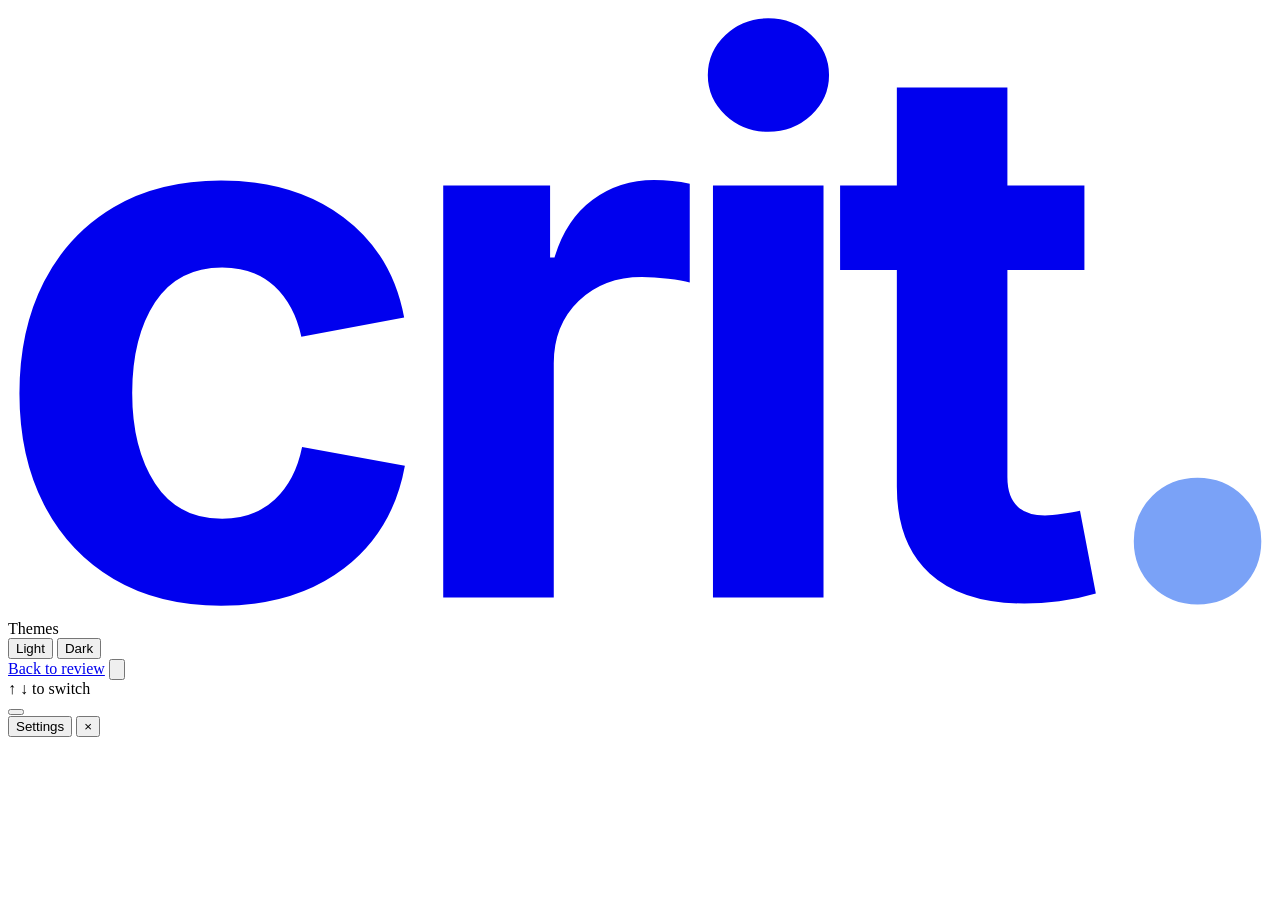
==== web/themes.html @ 42390f6f "feat: keep Settings in ~/.crit/ui-settings.json, shared by every review The server owns the file (GE" ====
<!DOCTYPE html>
<html lang="en" data-crit-theme-preview>
<head>
<meta charset="UTF-8">
<meta name="viewport" content="width=device-width, initial-scale=1.0">
<title>Crit themes</title>
<link rel="icon" type="image/png" sizes="96x96" href="favicon-96x96.png">
<link rel="icon" type="image/svg+xml" href="favicon.svg">
<link rel="preconnect" href="https://fonts.googleapis.com">
<link rel="preconnect" href="https://fonts.gstatic.com" crossorigin>
<link href="https://fonts.googleapis.com/css2?family=Inter:wght@400;500;600;700&family=JetBrains+Mono:wght@400;500;600&display=swap" rel="stylesheet">
<link rel="stylesheet" href="theme.css">
<link rel="stylesheet" href="crit-palette.css">
<link rel="stylesheet" href="style.css">
<!-- Saved theme palette before first paint; the page then shows the chosen one. -->
<!-- crit:ui-settings -->
<script src="crit-ui-settings.js"></script>
<script src="pierre/palettes.js"></script>
<script src="crit-theme-palette.js"></script>
<script>window.crit.themePalette.applySaved();</script>
</head>
<body class="theme-preview-page">

<div class="header">
  <div class="header-left">
    <a class="header-title" href="/" aria-label="Back to review"><svg class="header-logo" viewBox="50 -1600 3430 1650" aria-hidden="true"><g transform="scale(1,-1)"><path d="M628 -22Q459 -22 336.5 50.5Q214 123 147.5 252.5Q81 382 81 554Q81 727 147.5 857.0Q214 987 336.5 1059.5Q459 1132 628 1132Q827 1132 960.0 1032.5Q1093 933 1125 760L846 708Q827 795 772.5 845.5Q718 896 631 896Q511 896 449.0 801.5Q387 707 387 555Q387 405 449.0 309.5Q511 214 631 214Q718 214 774.0 266.5Q830 319 848 409L1127 358Q1095 181 962.0 79.5Q829 -22 628 -22Z" fill="currentColor"/><path d="M128 0V1118H418V923H430Q461 1026 533.5 1079.5Q606 1133 700 1133Q751 1133 797 1123V855Q777 861 738.5 865.5Q700 870 667 870Q563 870 495.5 805.0Q428 740 428 636V0Z" fill="currentColor" transform="translate(1103,0)"/><path d="M128 0V1118H428V0ZM278 1264Q210 1264 162.0 1309.0Q114 1354 114 1418Q114 1482 162.0 1527.0Q210 1572 278 1572Q346 1572 394.5 1527.0Q443 1482 443 1418Q443 1354 394.5 1309.0Q346 1264 278 1264Z" fill="currentColor" transform="translate(1835,0)"/><path d="M683 1118V889H474V327Q474 223 576 223Q593 223 623.5 227.5Q654 232 671 236L714 11Q664 -4 614.5 -10.0Q565 -16 520 -16Q352 -16 263.0 65.5Q174 147 174 301V889H20V1118H174V1384H474V1118Z" fill="currentColor" transform="translate(2288,0)"/><path d="M342 -19Q269 -19 219.0 30.5Q169 80 169 153Q169 226 219.0 275.5Q269 325 342 325Q415 325 465.0 275.5Q515 226 515 153Q515 80 465.0 30.5Q415 -19 342 -19Z" class="header-logo-dot" fill="#7aa2f7" transform="translate(2936,0)"/></g></svg></a>
    <span class="theme-preview-title">Themes</span>
  </div>
  <div class="header-right">
    <div class="scope-toggle" id="previewModeToggle" role="group" aria-label="Preview mode">
      <button class="toggle-btn" data-preview-mode="light" aria-pressed="false">Light</button>
      <button class="toggle-btn" data-preview-mode="dark" aria-pressed="false">Dark</button>
    </div>
    <a class="btn btn-sm" href="/">Back to review</a>
    <button class="theme-toggle" id="settingsToggle" title="Settings" aria-label="Settings">
      <svg viewBox="0 0 16 16" fill="currentColor" aria-hidden="true"><path d="M8 0a8.2 8.2 0 0 1 .701.031C9.444.095 9.99.645 10.16 1.29l.288 1.107c.018.066.079.158.212.224.231.114.454.243.668.386.123.082.233.09.299.071l1.103-.303c.644-.176 1.392.021 1.82.63.27.385.506.792.704 1.218.315.675.111 1.422-.364 1.891l-.814.806c-.049.048-.098.147-.088.294.016.257.016.515 0 .772-.01.147.038.246.088.294l.814.806c.475.469.679 1.216.364 1.891a7.977 7.977 0 0 1-.704 1.217c-.428.61-1.176.807-1.82.63l-1.102-.302c-.067-.019-.177-.011-.3.071a5.909 5.909 0 0 1-.668.386c-.133.066-.194.158-.211.224l-.29 1.106c-.168.646-.715 1.196-1.458 1.26a8.006 8.006 0 0 1-1.402 0c-.743-.064-1.289-.614-1.458-1.26l-.289-1.106c-.018-.066-.079-.158-.212-.224a5.738 5.738 0 0 1-.668-.386c-.123-.082-.233-.09-.299-.071l-1.103.303c-.644.176-1.392-.021-1.82-.63a8.12 8.12 0 0 1-.704-1.218c-.315-.675-.111-1.422.363-1.891l.815-.806c.05-.048.098-.147.088-.294a6.214 6.214 0 0 1 0-.772c.01-.147-.038-.246-.088-.294l-.815-.806C.635 6.045.431 5.298.746 4.623a7.92 7.92 0 0 1 .704-1.217c.428-.61 1.176-.807 1.82-.63l1.102.302c.067.019.177.011.3-.071.214-.143.437-.272.668-.386.133-.066.194-.158.211-.224l.29-1.106C6.009.645 6.556.095 7.299.03 7.53.01 7.764 0 8 0Zm-.571 1.525c-.036.003-.108.036-.137.146l-.289 1.105c-.147.561-.549.967-.998 1.189-.173.086-.34.183-.5.29-.417.278-.97.423-1.529.27l-1.103-.303c-.109-.03-.175.016-.195.045-.22.312-.412.644-.573.99-.014.031-.021.11.059.19l.815.806c.411.406.562.957.53 1.456a4.709 4.709 0 0 0 0 .582c.032.499-.119 1.05-.53 1.456l-.815.806c-.081.08-.073.159-.059.19.162.346.353.677.573.989.02.03.085.076.195.046l1.102-.303c.56-.153 1.113-.008 1.53.27.161.107.328.204.501.29.447.222.85.629.997 1.189l.289 1.105c.029.109.101.143.137.146a6.6 6.6 0 0 0 1.142 0c.036-.003.108-.036.137-.146l.289-1.105c.147-.561.549-.967.998-1.189.173-.086.34-.183.5-.29.417-.278.97-.423 1.529-.27l1.103.303c.109.029.175-.016.195-.045.22-.313.411-.644.573-.99.014-.031.021-.11-.059-.19l-.815-.806c-.411-.406-.562-.957-.53-1.456a4.709 4.709 0 0 0 0-.582c-.032-.499.119-1.05.53-1.456l.815-.806c.081-.08.073-.159.059-.19a6.464 6.464 0 0 0-.573-.989c-.02-.03-.085-.076-.195-.046l-1.102.303c-.56.153-1.113.008-1.53-.27a4.44 4.44 0 0 0-.501-.29c-.447-.222-.85-.629-.997-1.189l-.289-1.105c-.029-.11-.101-.143-.137-.146a6.6 6.6 0 0 0-1.142 0ZM11 8a3 3 0 1 1-6 0 3 3 0 0 1 6 0ZM9.5 8a1.5 1.5 0 1 0-3.001.001A1.5 1.5 0 0 0 9.5 8Z"/></svg>
    </button>
  </div>
</div>

<div class="theme-preview-layout">
  <nav class="theme-preview-list" aria-label="Themes">
    <div class="theme-preview-list-hint">↑ ↓ to switch</div>
    <div id="themeList" role="listbox" tabindex="0" aria-label="Themes"></div>
  </nav>
  <main class="theme-preview-main">
    <div class="theme-preview-bar">
      <div>
        <div class="theme-preview-name" id="themeName"></div>
        <div class="theme-preview-status" id="themeStatus" aria-live="polite"></div>
      </div>
      <button class="btn btn-primary" id="useTheme"></button>
    </div>
    <div id="themeSamples" inert></div>
  </main>
</div>

<div class="settings-overlay" id="settingsOverlay" role="dialog" aria-modal="true" aria-label="Settings">
  <div class="settings-dialog">
    <div class="settings-tabs" role="tablist" aria-label="Settings sections">
      <button class="settings-tab active" data-tab="settings" role="tab" aria-selected="true" aria-controls="settingsPane" id="tab-settings">Settings</button>
      <button class="settings-tab-close" id="settingsClose" aria-label="Close">&times;</button>
    </div>
    <div class="settings-content">
      <div class="settings-pane active" data-pane="settings" id="settingsPane" role="tabpanel" aria-labelledby="tab-settings"></div>
    </div>
  </div>
</div>

<script src="crit-shared.js"></script>
<script src="crit-icons.js"></script>
<script src="crit-settings-overlay.js"></script>
<script src="crit-settings-panes.js"></script>
<script src="crit-theme-boost.js"></script>
<script src="crit-pierre-adapter.js"></script>
<script src="crit-pierre-dom.js"></script>
<script>
  window.critPierreReady = new Promise(function(resolve) {
    var pm = document.createElement('script'); pm.type = 'module'; pm.src = 'pierre/pierre-diffs.js';
    pm.onload = function() { resolve(window.PierreDiffs || null); };
    pm.onerror = function() { resolve(null); };
    document.body.appendChild(pm);
  });
</script>
<script src="crit-theme-preview.js"></script>
</body>
</html>
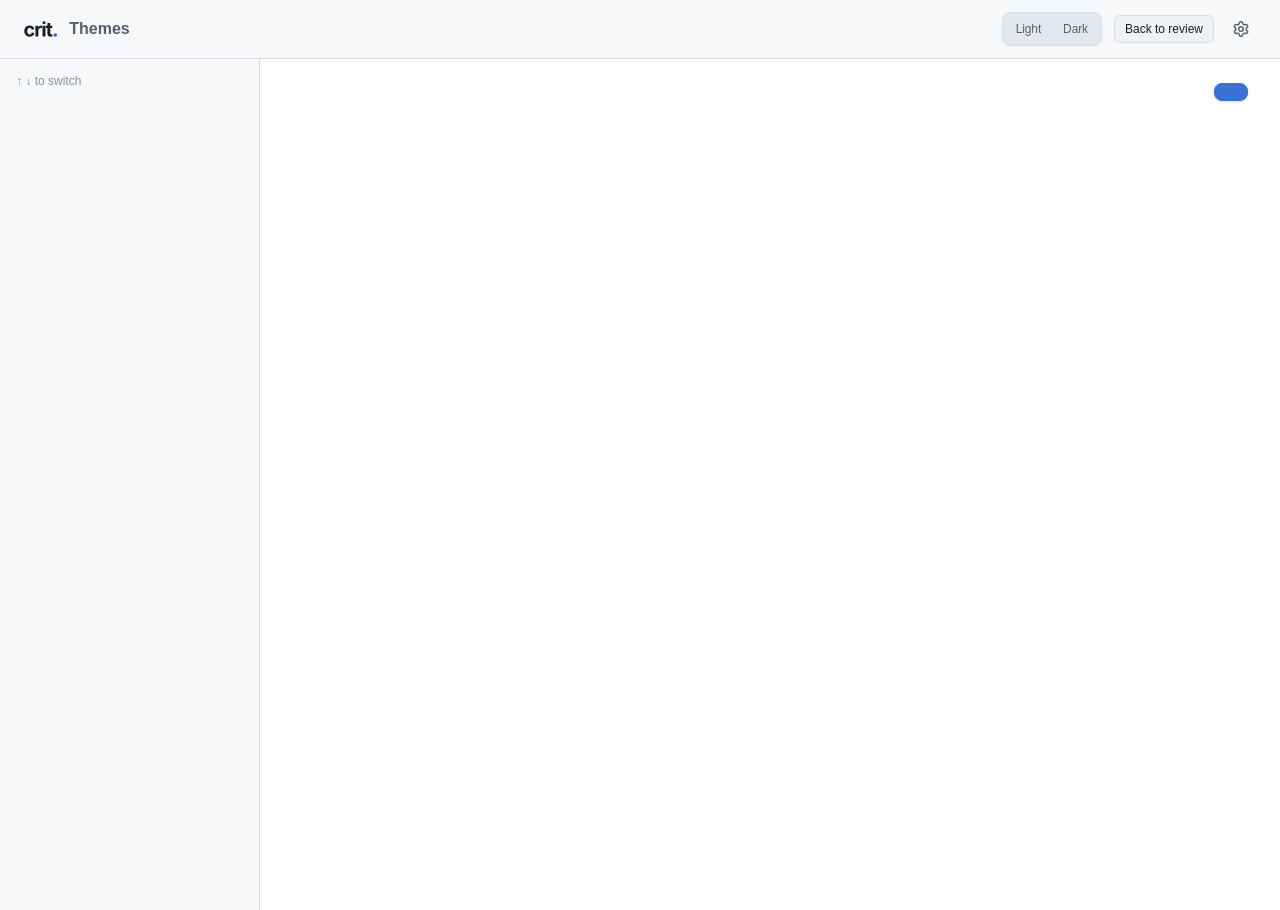
==== commit 8e17241d: "chore: merge upstream/main (v0.23.2-7) into fork Keeps the fork's ui-settings, comment IDs/jump, int" ====
--- a/web/themes.html
+++ b/web/themes.html
@@ -12,6 +12,8 @@
 <link rel="stylesheet" href="theme.css">
 <link rel="stylesheet" href="crit-palette.css">
 <link rel="stylesheet" href="style.css">
+<!-- The user's ~/.crit/custom.css (empty if none); last, so its rules win. -->
+<link rel="stylesheet" href="custom.css" id="critCustomCSS">
 <!-- Saved theme palette before first paint; the page then shows the chosen one. -->
 <!-- crit:ui-settings -->
 <script src="crit-ui-settings.js"></script>
--- a/web/theme.css
+++ b/web/theme.css
@@ -0,0 +1,910 @@
+/* ===== Theme Variables =====
+   Migrated to crit design system tokens (v2).
+   Brand tokens (--crit-*) for header/chrome/CTAs.
+   Editor tokens (--crit-editor-*) for the review content area.
+   Each theme defines the full set of CSS custom properties.
+   Review and live-mode palettes are derived from Shiki via scripts/crit-theme-palette.mjs
+   and mapped to these semantic tokens by crit-palette.css. Component class
+   names, geometry and typography are independent of palette selection.
+   These four blocks provide dark/light fallbacks before a palette is applied.
+*/
+
+/* ===== Default (dark) =====
+   These :root values are the fallback when prefers-color-scheme is unsupported. */
+:root {
+  /* ---- Brand surfaces (header, chrome, CTAs) ---- */
+  --crit-bg-page:     #0e0f13;
+  --crit-bg-card:     #171922;
+  --crit-bg-elevated: #242835;
+
+  /* ---- Brand foreground ---- */
+  --crit-fg-primary:   #e8ebf5;
+  /* Logo: fixed per mode, not per code theme (crit-web brand blue). */
+  --crit-logo-fg:      #e8ebf5;
+  --crit-logo-dot:     #7aa2f7;
+  --crit-fg-secondary: #9ba3bf;
+  --crit-fg-muted:     #646c85;
+  --crit-fg-on-brand:  #ffffff;
+
+  /* ---- Brand colors ---- */
+  --crit-brand:         #85aaf8;
+  --crit-brand-hover:   #94bcfb;
+  --crit-brand-subtle:  rgba(133, 170, 248, 0.10);
+  --crit-brand-bg:      rgba(133, 170, 248, 0.15);
+  --crit-line-focus-bg: rgba(133, 170, 248, 0.10);
+  --crit-brand-cta:       #406fcc;
+  --crit-brand-cta-hover: #4574cc;
+
+  /* ---- Header pill tokens (neutral chip palette) ---- */
+  --crit-pill-bg:        #21262d;
+  --crit-pill-bg-hover:  #2a3038;
+  --crit-pill-fg:        #c9d1d9;
+  --crit-pill-fg-muted:  #8b949e;
+  --crit-pill-border:    #30363d;
+  /* ---- Segmented controls (scope / diff / viewport / mode) ----
+     Soft segment geometry. Dark active fg is editor periwinkle (not brand)
+     so 10px file-header pills clear WCAG AA (≥4.5:1) on washed active bg. */
+  --crit-seg-track:      color-mix(in srgb, var(--crit-brand) 8%, rgba(255, 255, 255, 0.03));
+  --crit-seg-active:     var(--crit-brand-subtle);
+  --crit-seg-active-fg:  var(--crit-editor-fg);
+  --crit-rail-fg:        #7d8590;
+  --crit-rail-arrow:     #6e7681;
+
+  /* ---- Editor surfaces (Tokyo Night) ---- */
+  --crit-editor-bg:          #1a1b26;
+  --crit-editor-bg-card:     #16171f;
+  --crit-editor-bg-elevated: #262940;
+  --crit-editor-bg-hover:    #2d3150;
+  --crit-editor-code-bg:     #1e2030;
+  --crit-editor-comment-bg:  #1a1f36;
+
+  /* ---- Editor foreground ---- */
+  --crit-editor-fg:           #c0caf5;
+  --crit-editor-fg-secondary: #a9b1d6;
+  --crit-editor-fg-muted:     #9aa1c8;
+
+  /* ---- Editor scrollbar ---- */
+  --crit-editor-scrollbar-bg:    #1a1b26;
+  --crit-editor-scrollbar-thumb: #3b4261;
+
+  /* ---- Semantic colors ---- */
+  --crit-green:  #56d364;
+  --crit-red:    #f7768e;
+  --crit-orange: #ff9e64;
+  --crit-yellow: #e0af68;
+  --crit-purple: #a371f7;
+  /* Visual line mode cursor accent. Distinct from --crit-orange (modified
+     line indicator) and --crit-yellow (warning / modified badges). */
+  --crit-visual-accent: #e0af68;
+
+  /* ---- Borders ---- */
+  --crit-border:         #232632;
+  --crit-border-strong:  #2f3342;
+  --crit-border-comment: #3d59a1;
+
+  /* ---- Radii ---- */
+  --crit-r-sm: 4px;
+  --crit-r-md: 6px;
+  --crit-r-lg: 8px;
+  --crit-r-xl: 12px;
+
+  /* ---- Shadow ---- */
+  --crit-shadow: 0 2px 8px rgba(0,0,0,0.3);
+
+  /* ---- Motion ---- */
+  --crit-dur-fast:   120ms;
+  --crit-dur-base:   180ms;
+  --crit-dur-slow:   280ms;
+  --crit-ease:       cubic-bezier(0.2, 0.6, 0.2, 1);
+  --crit-ease-in:    cubic-bezier(0.4, 0, 1, 1);
+  --crit-ease-out:   cubic-bezier(0, 0, 0.2, 1);
+
+  /* ---- Focus ring ---- */
+  --crit-focus: 0 0 0 2px var(--crit-bg-page), 0 0 0 4px var(--crit-brand);
+
+  /* ---- Fonts ---- */
+  --crit-font-body: 'Inter', -apple-system, BlinkMacSystemFont, 'Segoe UI', Roboto, sans-serif;
+  --crit-font-mono: 'JetBrains Mono', 'Fira Code', 'SF Mono', 'Cascadia Code', 'Consolas', monospace;
+  --crit-font-code: var(--crit-font-mono);
+
+  /* ---- Icons (SVG masks) ---- */
+  --crit-icon-github: url("data:image/svg+xml,%3Csvg xmlns='http://www.w3.org/2000/svg' viewBox='0 0 16 16' fill='currentColor'%3E%3Cpath d='M8 0C3.58 0 0 3.58 0 8c0 3.54 2.29 6.53 5.47 7.59.4.07.55-.17.55-.38 0-.19-.01-.82-.01-1.49-2.01.37-2.53-.49-2.69-.94-.09-.23-.48-.94-.82-1.13-.28-.15-.68-.52-.01-.53.63-.01 1.08.58 1.23.82.72 1.21 1.87.87 2.33.66.07-.52.28-.87.51-1.07-1.78-.2-3.64-.89-3.64-3.95 0-.87.31-1.59.82-2.15-.08-.2-.36-1.02.08-2.12 0 0 .67-.21 2.2.82.64-.18 1.32-.27 2-.27.68 0 1.36.09 2 .27 1.53-1.04 2.2-.82 2.2-.82.44 1.1.16 1.92.08 2.12.51.56.82 1.27.82 2.15 0 3.07-1.87 3.75-3.65 3.95.29.25.54.73.54 1.48 0 1.07-.01 1.93-.01 2.2 0 .21.15.46.55.38A8.012 8.012 0 0016 8c0-4.42-3.58-8-8-8z'/%3E%3C/svg%3E");
+
+  /* ---- Editor-specific: diff highlights ---- */
+  --crit-diff-add-bg:       rgba(86, 211, 100, 0.08);
+  --crit-diff-add-line-bg:  rgba(86, 211, 100, 0.18);
+  --crit-diff-del-bg:       rgba(247, 118, 142, 0.06);
+  --crit-diff-del-line-bg:  rgba(247, 118, 142, 0.14);
+  --crit-diff-word-add-bg:  rgba(63, 185, 80, 0.18);
+  --crit-diff-word-del-bg:  rgba(248, 81, 73, 0.18);
+
+  /* ---- Editor-specific: comment range ---- */
+  --crit-comment-range-bg: rgba(210, 153, 34, 0.13);
+
+  /* ---- Editor-specific: table ---- */
+  --crit-table-stripe: rgba(133, 170, 248, 0.04);
+
+  /* ---- Editor-specific: blockquote ---- */
+  --crit-blockquote-border: #3d59a1;
+  --crit-blockquote-bg:     rgba(61, 89, 161, 0.08);
+
+  /* ---- Badge backgrounds ---- */
+  --crit-badge-resolved-bg:  rgba(86, 211, 100, 0.12);
+  --crit-badge-modified-bg:  rgba(224, 175, 104, 0.12);
+  --crit-badge-deleted-bg:   rgba(247, 118, 142, 0.10);
+  --crit-badge-removed-bg:   rgba(169, 177, 214, 0.12);
+  --crit-badge-removed-color: var(--crit-editor-fg-secondary);
+  --crit-badge-removed-border: color-mix(in srgb, var(--crit-editor-fg-secondary) 20%, transparent);
+  --crit-live-badge-bg:      rgba(52, 211, 153, 0.1);
+
+  /* ---- Yellow states ---- */
+  --crit-yellow-subtle: rgba(224, 175, 104, 0.08);
+  --crit-yellow-bg:     rgba(224, 175, 104, 0.14);
+  --crit-yellow-border: rgba(224, 175, 104, 0.2);
+
+  /* ---- Drifted comment ---- */
+  --crit-drift-badge-fg:     #f0a030;
+  --crit-drift-badge-bg:     rgba(240, 160, 48, 0.14);
+  --crit-drift-badge-border: rgba(240, 160, 48, 0.30);
+
+  --crit-drift-card-border:  rgba(240, 160, 48, 0.25);
+
+  /* ---- Green subtle ---- */
+  --crit-green-subtle: rgba(86, 211, 100, 0.10);
+
+  /* ---- Finish/disconnected state ---- */
+  --crit-finish-pill-bg:     rgba(86, 211, 100, 0.10);
+  --crit-finish-pill-border: rgba(86, 211, 100, 0.20);
+  --crit-finish-pill-fg:     #56d364;
+  --crit-finish-body-fg:     #9ba3bf;
+
+  /* ---- UI states ---- */
+  --crit-overlay-bg:       rgba(0,0,0,0.5);
+  --crit-btn-danger-hover-bg:  rgba(247, 118, 142, 0.1);
+  --crit-toast-error-bg:       rgba(247, 118, 142, 0.14);
+  --crit-toast-ghost-hover-bg: rgba(255,255,255,0.06);
+  --crit-btn-success-border:   rgba(86, 211, 100, 0.35);
+  --crit-btn-success-hover-bg: rgba(86, 211, 100, 0.08);
+  --crit-share-confirm-bg:     rgba(247, 118, 142, 0.08);
+  --crit-share-confirm-border: rgba(247, 118, 142, 0.15);
+  --crit-change-flash-bg:      rgba(255, 158, 100, 0.15);
+  --crit-resolve-hover-bg:     rgba(86, 211, 100, 0.1);
+  --crit-quote-highlight-bg:     rgba(250, 200, 60, 0.12);
+  --crit-find-bg:                rgba(250, 200, 60, 0.30);
+  --crit-find-current-bg:        #f0a020;
+  --crit-find-current-fg:        #1a1b26;
+  --crit-quote-highlight-border: rgba(250, 200, 60, 0.4);
+  --crit-qr-bg: #fff;
+
+  /* ---- Comment reference chip ---- */
+  --crit-comment-ref-color:       #85aaf8;
+  --crit-comment-ref-color-hover: #94bcfb;
+  --crit-comment-ref-underline:   rgba(133, 170, 248, 0.35);
+  --crit-comment-ref-flash-bg:    rgba(187, 128, 9, 0.35);
+  --crit-comment-ref-flash-ring:  rgba(187, 128, 9, 0.85);
+
+  --author-0-bg: rgba(110,160,230,0.15);
+  --author-0-border: rgba(110,160,230,0.35);
+  --author-0-fg: #7ab0f0;
+  --author-1-bg: rgba(225,95,95,0.15);
+  --author-1-border: rgba(225,95,95,0.35);
+  --author-1-fg: #e87070;
+  --author-2-bg: rgba(90,190,115,0.15);
+  --author-2-border: rgba(90,190,115,0.35);
+  --author-2-fg: #6cc880;
+  --author-3-bg: rgba(215,175,70,0.15);
+  --author-3-border: rgba(215,175,70,0.35);
+  --author-3-fg: #d9b458;
+  --author-4-bg: rgba(165,105,220,0.15);
+  --author-4-border: rgba(165,105,220,0.35);
+  --author-4-fg: #b580e0;
+  --author-5-bg: rgba(85,200,200,0.15);
+  --author-5-border: rgba(85,200,200,0.35);
+  --author-5-fg: #60d0d0;
+
+  /* ---- Live-mode chrome (R2: only iframe pane tokens; markers in Phase D) ---- */
+  --crit-live-iframe-frame: #2f3342;
+  --crit-live-iframe-bg:    #0e0f13;
+
+  /* ---- Phase C: composer, ancestor menu, mode toggle ---- */
+  --crit-live-composer-border:       #2f3342;
+  --crit-live-composer-error-fg:     #f85149;
+  --crit-live-ancestor-menu-bg:      #1a1c23;
+  --crit-live-ancestor-menu-fg:      #e6e8ed;
+  --crit-live-ancestor-menu-hover-bg:#2f3342;
+
+  /* ---- Phase D: markers + drifted tray + re-anchor ---- */
+  --crit-live-marker-bg:             #3b82f6;
+  --crit-live-marker-fg:             #ffffff;
+  --crit-live-marker-border:         rgba(255,255,255,0.18);
+  --crit-live-marker-shadow:         0 1px 3px rgba(0,0,0,0.5);
+  --crit-live-marker-focus-ring:     #fbbf24;
+  --crit-live-reanchor-active-outline: #f59e0b;
+
+  /* ---- Phase E: drift-this-round, focus, tooltip, marker flash, menu hl ---- */
+  --crit-live-focus-ring:             #fbbf24;
+  --crit-live-tooltip-bg:             #1c1f29;
+  --crit-live-tooltip-fg:             #e6e8ef;
+  --crit-live-tooltip-border:         #2f3342;
+  --crit-live-marker-flash-bg:        rgba(245, 158, 11, 0.7);
+  --crit-live-menu-highlight-bg:      rgba(59, 130, 246, 0.18);
+  --crit-live-menu-highlight-fg:      #e6e8ef;
+
+  /* ---- Org share modal ---- */
+  --crit-option-hover:       rgba(133, 170, 248, 0.06);
+  --crit-option-selected-bg: rgba(133, 170, 248, 0.08);
+  --crit-focus-ring:         rgba(133, 170, 248, 0.5);
+  --crit-vis-org-bg:         rgba(133, 170, 248, 0.10);
+  --crit-vis-org-fg:         #85aaf8;
+  --crit-vis-unlisted-bg:    rgba(255, 158, 100, 0.10);
+  --crit-vis-unlisted-fg:    #ff9e64;
+  --crit-vis-public-bg:      rgba(86, 211, 100, 0.10);
+  --crit-vis-public-fg:      #56d364;
+
+  /* ---- Story mode (dark) ---- */
+  --crit-story-accent:          var(--crit-brand);
+  --crit-story-num-bg:          var(--crit-brand-bg);
+  --crit-story-support-fg:      var(--crit-fg-muted);
+  /* Linear-style opacity surfaces: tints of one neutral, layered by elevation. */
+  --crit-l-surface:         rgba(255, 255, 255, 0.018);
+  --crit-l-surface-2:       rgba(255, 255, 255, 0.035);
+  --crit-l-hover:           rgba(255, 255, 255, 0.05);
+  --crit-l-active:          rgba(133, 170, 248, 0.10);
+  --crit-l-hairline:        rgba(255, 255, 255, 0.06);
+  --crit-l-hairline-strong: rgba(255, 255, 255, 0.10);
+}
+
+/* ===== System preference: light ===== */
+@media (prefers-color-scheme: light) {
+  html:not([data-theme]) {
+    --crit-font-code: var(--crit-font-mono);
+
+    /* ---- Brand surfaces ---- */
+    --crit-bg-page:     #ffffff;
+    --crit-bg-card:     #f6f8fa;
+    --crit-bg-elevated: #eff2f5;
+
+    /* ---- Brand foreground ---- */
+    --crit-fg-primary:   #1a1d23;
+    /* Logo: fixed per mode, not per code theme (crit-web brand blue). */
+    --crit-logo-fg:      #1a1d23;
+    --crit-logo-dot:     #2960bc;
+    --crit-fg-secondary: #57606a;
+    --crit-fg-muted:     #8892a6;
+    --crit-fg-on-brand:  #ffffff;
+
+    /* ---- Brand colors ---- */
+    --crit-brand:         #2960bc;
+    --crit-brand-hover:   #396ec6;
+    --crit-brand-subtle:  rgba(41,96,188,0.08);
+    --crit-brand-bg:      rgba(41,96,188,0.12);
+    --crit-line-focus-bg: rgba(41,96,188,0.10);
+    --crit-brand-cta:       #3a72d4;
+    --crit-brand-cta-hover: #3568c8;
+
+    /* ---- Header pill tokens (neutral chip palette) ---- */
+    --crit-pill-bg:        #f6f8fa;
+    --crit-pill-bg-hover:  #eef1f4;
+    --crit-pill-fg:        #1f2328;
+    --crit-pill-fg-muted:  #59636e;
+    --crit-pill-border:    #d0d7de;
+    /* ---- Segmented controls (scope / diff / viewport / mode) ----
+       Soft segment lift, tinted with brand so actives sit in the same
+       blue family as the rest of the chrome. */
+    --crit-seg-track:      color-mix(in srgb, var(--crit-brand) 6%, rgba(0, 0, 0, 0.03));
+    --crit-seg-active:     color-mix(in srgb, var(--crit-brand) 12%, #ffffff);
+    --crit-seg-active-fg:  var(--crit-brand);
+    --crit-rail-fg:        #59636e;
+    --crit-rail-arrow:     #8b949e;
+
+    /* ---- Editor surfaces (light) ---- */
+    --crit-editor-bg:          #ffffff;
+    --crit-editor-bg-card:     #f6f8fa;
+    --crit-editor-bg-elevated: #eff2f5;
+    --crit-editor-bg-hover:    #eff2f5;
+    --crit-editor-code-bg:     #eff1f3;
+    --crit-editor-comment-bg:  #ddf4ff;
+
+    /* ---- Editor foreground (light) ---- */
+    --crit-editor-fg:           #1f2328;
+    --crit-editor-fg-secondary: #59636e;
+    --crit-editor-fg-muted:     #59636e;
+
+    /* ---- Editor scrollbar (light) ---- */
+    --crit-editor-scrollbar-bg:    #ffffff;
+    --crit-editor-scrollbar-thumb: #d1d9e0;
+
+    /* ---- Semantic colors ---- */
+    --crit-green:  #166f30;
+    --crit-red:    #c41f2a;
+    --crit-orange: #bc4c00;
+    --crit-yellow: #7a5800;
+    --crit-purple: #8250df;
+    /* Visual line mode cursor accent. Saturated amber tuned to read on
+       light backgrounds (the muddy --crit-yellow #7a5800 looks olive at 3px). */
+    --crit-visual-accent: #b8860b;
+
+    /* ---- Borders ---- */
+    --crit-border:         #d8dee4;
+    --crit-border-strong:  #bac3cf;
+    --crit-border-comment: #0969da;
+
+    --crit-shadow: 0 2px 8px rgba(0,0,0,0.08);
+
+    /* ---- Diff highlights (light) ---- */
+    --crit-diff-add-bg:       #dafbe1;
+    --crit-diff-add-line-bg:  #dafbe1;
+    --crit-diff-del-bg:       #ffebe9;
+    --crit-diff-del-line-bg:  #ffebe9;
+    --crit-diff-word-add-bg:  #aceebb;
+    --crit-diff-word-del-bg:  #ffcecb;
+
+    --crit-comment-range-bg: rgba(210, 153, 34, 0.15);
+    --crit-table-stripe: rgba(0, 0, 0, 0.02);
+    --crit-blockquote-border: #0969da;
+    --crit-blockquote-bg:     rgba(9, 105, 218, 0.04);
+
+    --crit-badge-resolved-bg:  rgba(22, 111, 48, 0.1);
+    --crit-badge-modified-bg:  rgba(122, 88, 0, 0.08);
+    --crit-badge-deleted-bg:   rgba(196, 31, 42, 0.05);
+    --crit-badge-removed-bg:   rgba(100, 100, 100, 0.08);
+    --crit-badge-removed-color: var(--crit-editor-fg-secondary);
+    --crit-badge-removed-border: color-mix(in srgb, var(--crit-editor-fg-secondary) 15%, transparent);
+    --crit-live-badge-bg:      rgba(22, 111, 48, 0.08);
+
+    --crit-yellow-subtle: rgba(122, 88, 0, 0.06);
+    --crit-yellow-bg:     rgba(122, 88, 0, 0.1);
+    --crit-yellow-border: rgba(122, 88, 0, 0.16);
+
+    /* ---- Drifted comment ---- */
+    --crit-drift-badge-fg:     #8a5200;
+    --crit-drift-badge-bg:     rgba(138, 82, 0, 0.09);
+    --crit-drift-badge-border: rgba(138, 82, 0, 0.22);
+
+    --crit-drift-card-border:  rgba(138, 82, 0, 0.20);
+
+    /* ---- Green subtle ---- */
+    --crit-green-subtle: rgba(22, 111, 48, 0.08);
+
+    /* ---- Finish/disconnected state ---- */
+    --crit-finish-pill-bg:     rgba(22, 127, 48, 0.08);
+    --crit-finish-pill-border: rgba(22, 127, 48, 0.18);
+    --crit-finish-pill-fg:     #167f30;
+    --crit-finish-body-fg:     #5a6275;
+
+    --crit-overlay-bg:       rgba(0,0,0,0.5);
+    --crit-btn-danger-hover-bg:  rgba(196, 31, 42, 0.08);
+    --crit-toast-error-bg:       rgba(196, 31, 42, 0.1);
+    --crit-toast-ghost-hover-bg: rgba(0,0,0,0.04);
+    --crit-btn-success-border:   rgba(22, 111, 48, 0.3);
+    --crit-btn-success-hover-bg: rgba(22, 111, 48, 0.06);
+    --crit-share-confirm-bg:     rgba(196, 31, 42, 0.06);
+    --crit-share-confirm-border: rgba(196, 31, 42, 0.12);
+    --crit-change-flash-bg:      rgba(188, 76, 0, 0.12);
+    --crit-resolve-hover-bg:     rgba(22, 111, 48, 0.08);
+    --crit-quote-highlight-bg:     rgba(250, 200, 60, 0.18);
+    --crit-find-bg:                rgba(250, 190, 40, 0.40);
+    --crit-find-current-bg:        #f59e0b;
+    --crit-find-current-fg:        #1f2328;
+    --crit-quote-highlight-border: rgba(200, 160, 30, 0.45);
+    --crit-qr-bg: #fff;
+
+    /* ---- Comment reference chip ---- */
+    --crit-comment-ref-color:       #0550ae;
+    --crit-comment-ref-color-hover: #033d8b;
+    --crit-comment-ref-underline:   rgba(5, 80, 174, 0.50);
+    --crit-comment-ref-flash-bg:    rgba(255, 212, 59, 0.55);
+    --crit-comment-ref-flash-ring:  rgba(154, 103, 0, 0.70);
+
+    --author-0-bg: rgba(26,95,160,0.10);
+    --author-0-border: rgba(26,95,160,0.25);
+    --author-0-fg: #1a5fa0;
+    --author-1-bg: rgba(179,46,46,0.10);
+    --author-1-border: rgba(179,46,46,0.25);
+    --author-1-fg: #b32e2e;
+    --author-2-bg: rgba(26,117,53,0.10);
+    --author-2-border: rgba(26,117,53,0.25);
+    --author-2-fg: #1a7535;
+    --author-3-bg: rgba(138,93,0,0.10);
+    --author-3-border: rgba(138,93,0,0.25);
+    --author-3-fg: #8a5d00;
+    --author-4-bg: rgba(112,48,165,0.10);
+    --author-4-border: rgba(112,48,165,0.25);
+    --author-4-fg: #7030a5;
+    --author-5-bg: rgba(14,110,110,0.10);
+    --author-5-border: rgba(14,110,110,0.25);
+    --author-5-fg: #0e6e6e;
+
+    /* ---- Live-mode chrome (R2: only iframe pane tokens; markers in Phase D) ---- */
+    --crit-live-iframe-frame: #d0d7de;
+    --crit-live-iframe-bg:    #f6f8fa;
+
+    /* ---- Phase C: composer, ancestor menu, mode toggle ---- */
+    --crit-live-composer-border:       #d0d7de;
+    --crit-live-composer-error-fg:     #cf222e;
+    --crit-live-ancestor-menu-bg:      #ffffff;
+    --crit-live-ancestor-menu-fg:      #1f2328;
+    --crit-live-ancestor-menu-hover-bg:#eef2f7;
+
+    /* ---- Phase D: markers + drifted tray + re-anchor ---- */
+    --crit-live-marker-bg:             #2563eb;
+    --crit-live-marker-fg:             #ffffff;
+    --crit-live-marker-border:         rgba(0,0,0,0.15);
+    --crit-live-marker-shadow:         0 1px 2px rgba(0,0,0,0.25);
+    --crit-live-marker-focus-ring:     #b45309;
+    --crit-live-reanchor-active-outline: #d97706;
+
+    /* ---- Phase E ---- */
+    --crit-live-focus-ring:             #b45309;
+    --crit-live-tooltip-bg:             #1a1d23;
+    --crit-live-tooltip-fg:             #ffffff;
+    --crit-live-tooltip-border:         rgba(0,0,0,0.15);
+    --crit-live-marker-flash-bg:        rgba(217, 119, 6, 0.6);
+    --crit-live-menu-highlight-bg:      #e0e7ff;
+    --crit-live-menu-highlight-fg:      #1a1d23;
+
+    /* ---- Org share modal ---- */
+    --crit-option-hover:       rgba(61, 106, 224, 0.04);
+    --crit-option-selected-bg: rgba(61, 106, 224, 0.06);
+    --crit-focus-ring:         rgba(61, 106, 224, 0.4);
+    --crit-vis-org-bg:         rgba(61, 106, 224, 0.08);
+    --crit-vis-org-fg:         #3d6ae0;
+    --crit-vis-unlisted-bg:    rgba(214, 122, 44, 0.08);
+    --crit-vis-unlisted-fg:    #d67a2c;
+    --crit-vis-public-bg:      rgba(26, 157, 59, 0.08);
+    --crit-vis-public-fg:      #1a9d3b;
+
+    /* ---- Story mode (light) ---- */
+    --crit-story-accent:          var(--crit-brand);
+    --crit-story-num-bg:          var(--crit-brand-bg);
+    --crit-story-support-fg:      var(--crit-fg-muted);
+    --crit-l-surface:         rgba(0, 0, 0, 0.015);
+    --crit-l-surface-2:       rgba(0, 0, 0, 0.03);
+    --crit-l-hover:           rgba(0, 0, 0, 0.045);
+    --crit-l-active:          rgba(41, 96, 188, 0.08);
+    --crit-l-hairline:        rgba(0, 0, 0, 0.07);
+    --crit-l-hairline-strong: rgba(0, 0, 0, 0.12);
+
+    /* ---- Icons (SVG masks) ---- */
+    --crit-icon-github: url("data:image/svg+xml,%3Csvg xmlns='http://www.w3.org/2000/svg' viewBox='0 0 16 16' fill='currentColor'%3E%3Cpath d='M8 0C3.58 0 0 3.58 0 8c0 3.54 2.29 6.53 5.47 7.59.4.07.55-.17.55-.38 0-.19-.01-.82-.01-1.49-2.01.37-2.53-.49-2.69-.94-.09-.23-.48-.94-.82-1.13-.28-.15-.68-.52-.01-.53.63-.01 1.08.58 1.23.82.72 1.21 1.87.87 2.33.66.07-.52.28-.87.51-1.07-1.78-.2-3.64-.89-3.64-3.95 0-.87.31-1.59.82-2.15-.08-.2-.36-1.02.08-2.12 0 0 .67-.21 2.2.82.64-.18 1.32-.27 2-.27.68 0 1.36.09 2 .27 1.53-1.04 2.2-.82 2.2-.82.44 1.1.16 1.92.08 2.12.51.56.82 1.27.82 2.15 0 3.07-1.87 3.75-3.65 3.95.29.25.54.73.54 1.48 0 1.07-.01 1.93-.01 2.2 0 .21.15.46.55.38A8.012 8.012 0 0016 8c0-4.42-3.58-8-8-8z'/%3E%3C/svg%3E");
+  }
+}
+
+/* ===== Dark (explicit) ===== */
+[data-theme="dark"] {
+  --crit-font-code: var(--crit-font-mono);
+
+  /* ---- Brand surfaces ---- */
+  --crit-bg-page:     #0e0f13;
+  --crit-bg-card:     #171922;
+  --crit-bg-elevated: #242835;
+
+  /* ---- Brand foreground ---- */
+  --crit-fg-primary:   #e8ebf5;
+  /* Logo: fixed per mode, not per code theme (crit-web brand blue). */
+  --crit-logo-fg:      #e8ebf5;
+  --crit-logo-dot:     #7aa2f7;
+  --crit-fg-secondary: #9ba3bf;
+  --crit-fg-muted:     #646c85;
+  --crit-fg-on-brand:  #ffffff;
+
+  /* ---- Brand colors ---- */
+  --crit-brand:         #85aaf8;
+  --crit-brand-hover:   #94bcfb;
+  --crit-brand-subtle:  rgba(133, 170, 248, 0.10);
+  --crit-brand-bg:      rgba(133, 170, 248, 0.15);
+  --crit-line-focus-bg: rgba(133, 170, 248, 0.10);
+  --crit-brand-cta:       #406fcc;
+  --crit-brand-cta-hover: #4574cc;
+
+  /* ---- Header pill tokens (neutral chip palette) ---- */
+  --crit-pill-bg:        #21262d;
+  --crit-pill-bg-hover:  #2a3038;
+  --crit-pill-fg:        #c9d1d9;
+  --crit-pill-fg-muted:  #8b949e;
+  --crit-pill-border:    #30363d;
+  /* ---- Segmented controls (scope / diff / viewport / mode) ----
+     Soft segment geometry. Dark active fg is editor periwinkle (not brand)
+     so 10px file-header pills clear WCAG AA (≥4.5:1) on washed active bg. */
+  --crit-seg-track:      color-mix(in srgb, var(--crit-brand) 8%, rgba(255, 255, 255, 0.03));
+  --crit-seg-active:     var(--crit-brand-subtle);
+  --crit-seg-active-fg:  var(--crit-editor-fg);
+  --crit-rail-fg:        #7d8590;
+  --crit-rail-arrow:     #6e7681;
+
+  /* ---- Editor surfaces (Tokyo Night) ---- */
+  --crit-editor-bg:          #1a1b26;
+  --crit-editor-bg-card:     #16171f;
+  --crit-editor-bg-elevated: #262940;
+  --crit-editor-bg-hover:    #2d3150;
+  --crit-editor-code-bg:     #1e2030;
+  --crit-editor-comment-bg:  #1a1f36;
+
+  /* ---- Editor foreground ---- */
+  --crit-editor-fg:           #c0caf5;
+  --crit-editor-fg-secondary: #a9b1d6;
+  --crit-editor-fg-muted:     #9aa1c8;
+
+  /* ---- Editor scrollbar ---- */
+  --crit-editor-scrollbar-bg:    #1a1b26;
+  --crit-editor-scrollbar-thumb: #3b4261;
+
+  /* ---- Semantic colors ---- */
+  --crit-green:  #56d364;
+  --crit-red:    #f7768e;
+  --crit-orange: #ff9e64;
+  --crit-yellow: #e0af68;
+  --crit-purple: #a371f7;
+  /* Visual line mode cursor accent. Distinct from --crit-orange (modified
+     line indicator) and --crit-yellow (warning / modified badges). */
+  --crit-visual-accent: #e0af68;
+
+  /* ---- Borders ---- */
+  --crit-border:         #232632;
+  --crit-border-strong:  #2f3342;
+  --crit-border-comment: #3d59a1;
+
+  --crit-shadow: 0 2px 8px rgba(0,0,0,0.3);
+
+  /* ---- Diff highlights ---- */
+  --crit-diff-add-bg:       rgba(86, 211, 100, 0.08);
+  --crit-diff-add-line-bg:  rgba(86, 211, 100, 0.18);
+  --crit-diff-del-bg:       rgba(247, 118, 142, 0.06);
+  --crit-diff-del-line-bg:  rgba(247, 118, 142, 0.14);
+  --crit-diff-word-add-bg:  rgba(63, 185, 80, 0.18);
+  --crit-diff-word-del-bg:  rgba(248, 81, 73, 0.18);
+
+  --crit-comment-range-bg: rgba(210, 153, 34, 0.13);
+  --crit-table-stripe: rgba(133, 170, 248, 0.04);
+  --crit-blockquote-border: #3d59a1;
+  --crit-blockquote-bg:     rgba(61, 89, 161, 0.08);
+
+  --crit-badge-resolved-bg:  rgba(86, 211, 100, 0.12);
+  --crit-badge-modified-bg:  rgba(224, 175, 104, 0.12);
+  --crit-badge-deleted-bg:   rgba(247, 118, 142, 0.10);
+  --crit-badge-removed-bg:   rgba(169, 177, 214, 0.12);
+  --crit-badge-removed-color: var(--crit-editor-fg-secondary);
+  --crit-badge-removed-border: color-mix(in srgb, var(--crit-editor-fg-secondary) 20%, transparent);
+  --crit-live-badge-bg:      rgba(52, 211, 153, 0.1);
+
+  --crit-yellow-subtle: rgba(224, 175, 104, 0.08);
+  --crit-yellow-bg:     rgba(224, 175, 104, 0.14);
+  --crit-yellow-border: rgba(224, 175, 104, 0.2);
+
+  /* ---- Drifted comment ---- */
+  --crit-drift-badge-fg:     #f0a030;
+  --crit-drift-badge-bg:     rgba(240, 160, 48, 0.14);
+  --crit-drift-badge-border: rgba(240, 160, 48, 0.30);
+
+  --crit-drift-card-border:  rgba(240, 160, 48, 0.25);
+
+  /* ---- Green subtle ---- */
+  --crit-green-subtle: rgba(86, 211, 100, 0.10);
+
+  /* ---- Finish/disconnected state ---- */
+  --crit-finish-pill-bg:     rgba(86, 211, 100, 0.10);
+  --crit-finish-pill-border: rgba(86, 211, 100, 0.20);
+  --crit-finish-pill-fg:     #56d364;
+  --crit-finish-body-fg:     #9ba3bf;
+
+  --crit-overlay-bg:       rgba(0,0,0,0.5);
+  --crit-btn-danger-hover-bg:  rgba(247, 118, 142, 0.1);
+  --crit-toast-error-bg:       rgba(247, 118, 142, 0.14);
+  --crit-toast-ghost-hover-bg: rgba(255,255,255,0.06);
+  --crit-btn-success-border:   rgba(86, 211, 100, 0.35);
+  --crit-btn-success-hover-bg: rgba(86, 211, 100, 0.08);
+  --crit-share-confirm-bg:     rgba(247, 118, 142, 0.08);
+  --crit-share-confirm-border: rgba(247, 118, 142, 0.15);
+  --crit-change-flash-bg:      rgba(255, 158, 100, 0.15);
+  --crit-resolve-hover-bg:     rgba(86, 211, 100, 0.1);
+  --crit-quote-highlight-bg:     rgba(250, 200, 60, 0.12);
+  --crit-find-bg:                rgba(250, 200, 60, 0.30);
+  --crit-find-current-bg:        #f0a020;
+  --crit-find-current-fg:        #1a1b26;
+  --crit-quote-highlight-border: rgba(250, 200, 60, 0.4);
+  --crit-qr-bg: #fff;
+
+  /* ---- Comment reference chip ---- */
+  --crit-comment-ref-color:       #85aaf8;
+  --crit-comment-ref-color-hover: #94bcfb;
+  --crit-comment-ref-underline:   rgba(133, 170, 248, 0.35);
+  --crit-comment-ref-flash-bg:    rgba(187, 128, 9, 0.35);
+  --crit-comment-ref-flash-ring:  rgba(187, 128, 9, 0.85);
+
+  --author-0-bg: rgba(110,160,230,0.15);
+  --author-0-border: rgba(110,160,230,0.35);
+  --author-0-fg: #7ab0f0;
+  --author-1-bg: rgba(225,95,95,0.15);
+  --author-1-border: rgba(225,95,95,0.35);
+  --author-1-fg: #e87070;
+  --author-2-bg: rgba(90,190,115,0.15);
+  --author-2-border: rgba(90,190,115,0.35);
+  --author-2-fg: #6cc880;
+  --author-3-bg: rgba(215,175,70,0.15);
+  --author-3-border: rgba(215,175,70,0.35);
+  --author-3-fg: #d9b458;
+  --author-4-bg: rgba(165,105,220,0.15);
+  --author-4-border: rgba(165,105,220,0.35);
+  --author-4-fg: #b580e0;
+  --author-5-bg: rgba(85,200,200,0.15);
+  --author-5-border: rgba(85,200,200,0.35);
+  --author-5-fg: #60d0d0;
+
+  /* ---- Live-mode chrome (R2: only iframe pane tokens; markers in Phase D) ---- */
+  --crit-live-iframe-frame: #2f3342;
+  --crit-live-iframe-bg:    #0e0f13;
+
+  /* ---- Phase C: composer, ancestor menu, mode toggle ---- */
+  --crit-live-composer-border:       #2f3342;
+  --crit-live-composer-error-fg:     #f85149;
+  --crit-live-ancestor-menu-bg:      #1a1c23;
+  --crit-live-ancestor-menu-fg:      #e6e8ed;
+  --crit-live-ancestor-menu-hover-bg:#2f3342;
+
+  /* ---- Phase D: markers + drifted tray + re-anchor ---- */
+  --crit-live-marker-bg:             #3b82f6;
+  --crit-live-marker-fg:             #ffffff;
+  --crit-live-marker-border:         rgba(255,255,255,0.18);
+  --crit-live-marker-shadow:         0 1px 3px rgba(0,0,0,0.5);
+  --crit-live-marker-focus-ring:     #fbbf24;
+  --crit-live-reanchor-active-outline: #f59e0b;
+
+  /* ---- Phase E ---- */
+  --crit-live-focus-ring:             #fbbf24;
+  --crit-live-tooltip-bg:             #1c1f29;
+  --crit-live-tooltip-fg:             #e6e8ef;
+  --crit-live-tooltip-border:         #2f3342;
+  --crit-live-marker-flash-bg:        rgba(245, 158, 11, 0.7);
+  --crit-live-menu-highlight-bg:      rgba(59, 130, 246, 0.18);
+  --crit-live-menu-highlight-fg:      #e6e8ef;
+
+  /* ---- Org share modal ---- */
+  --crit-option-hover:       rgba(133, 170, 248, 0.06);
+  --crit-option-selected-bg: rgba(133, 170, 248, 0.08);
+  --crit-focus-ring:         rgba(133, 170, 248, 0.5);
+  --crit-vis-org-bg:         rgba(133, 170, 248, 0.10);
+  --crit-vis-org-fg:         #85aaf8;
+  --crit-vis-unlisted-bg:    rgba(255, 158, 100, 0.10);
+  --crit-vis-unlisted-fg:    #ff9e64;
+  --crit-vis-public-bg:      rgba(86, 211, 100, 0.10);
+  --crit-vis-public-fg:      #56d364;
+
+  /* ---- Story mode (dark) ---- */
+  --crit-story-accent:          var(--crit-brand);
+  --crit-story-num-bg:          var(--crit-brand-bg);
+  --crit-story-support-fg:      var(--crit-fg-muted);
+  --crit-l-surface:         rgba(255, 255, 255, 0.018);
+  --crit-l-surface-2:       rgba(255, 255, 255, 0.035);
+  --crit-l-hover:           rgba(255, 255, 255, 0.05);
+  --crit-l-active:          rgba(133, 170, 248, 0.10);
+  --crit-l-hairline:        rgba(255, 255, 255, 0.06);
+  --crit-l-hairline-strong: rgba(255, 255, 255, 0.10);
+
+  /* ---- Icons (SVG masks) ---- */
+  --crit-icon-github: url("data:image/svg+xml,%3Csvg xmlns='http://www.w3.org/2000/svg' viewBox='0 0 16 16' fill='currentColor'%3E%3Cpath d='M8 0C3.58 0 0 3.58 0 8c0 3.54 2.29 6.53 5.47 7.59.4.07.55-.17.55-.38 0-.19-.01-.82-.01-1.49-2.01.37-2.53-.49-2.69-.94-.09-.23-.48-.94-.82-1.13-.28-.15-.68-.52-.01-.53.63-.01 1.08.58 1.23.82.72 1.21 1.87.87 2.33.66.07-.52.28-.87.51-1.07-1.78-.2-3.64-.89-3.64-3.95 0-.87.31-1.59.82-2.15-.08-.2-.36-1.02.08-2.12 0 0 .67-.21 2.2.82.64-.18 1.32-.27 2-.27.68 0 1.36.09 2 .27 1.53-1.04 2.2-.82 2.2-.82.44 1.1.16 1.92.08 2.12.51.56.82 1.27.82 2.15 0 3.07-1.87 3.75-3.65 3.95.29.25.54.73.54 1.48 0 1.07-.01 1.93-.01 2.2 0 .21.15.46.55.38A8.012 8.012 0 0016 8c0-4.42-3.58-8-8-8z'/%3E%3C/svg%3E");
+}
+
+/* ===== Light (explicit) ===== */
+[data-theme="light"] {
+  --crit-font-code: var(--crit-font-mono);
+
+  /* ---- Brand surfaces ---- */
+  --crit-bg-page:     #ffffff;
+  --crit-bg-card:     #f6f8fa;
+  --crit-bg-elevated: #eff2f5;
+
+  /* ---- Brand foreground ---- */
+  --crit-fg-primary:   #1a1d23;
+  /* Logo: fixed per mode, not per code theme (crit-web brand blue). */
+  --crit-logo-fg:      #1a1d23;
+  --crit-logo-dot:     #2960bc;
+  --crit-fg-secondary: #57606a;
+  --crit-fg-muted:     #8892a6;
+  --crit-fg-on-brand:  #ffffff;
+
+  /* ---- Brand colors ---- */
+  --crit-brand:         #2960bc;
+  --crit-brand-hover:   #396ec6;
+  --crit-brand-subtle:  rgba(41,96,188,0.08);
+  --crit-brand-bg:      rgba(41,96,188,0.12);
+  --crit-line-focus-bg: rgba(41,96,188,0.10);
+  --crit-brand-cta:       #3a72d4;
+  --crit-brand-cta-hover: #3568c8;
+
+  /* ---- Header pill tokens (neutral chip palette) ---- */
+  --crit-pill-bg:        #f6f8fa;
+  --crit-pill-bg-hover:  #eef1f4;
+  --crit-pill-fg:        #1f2328;
+  --crit-pill-fg-muted:  #59636e;
+  --crit-pill-border:    #d0d7de;
+  /* ---- Segmented controls (scope / diff / viewport / mode) ----
+     Soft segment lift, tinted with brand so actives sit in the same
+     blue family as the rest of the chrome. */
+  --crit-seg-track:      color-mix(in srgb, var(--crit-brand) 6%, rgba(0, 0, 0, 0.03));
+  --crit-seg-active:     color-mix(in srgb, var(--crit-brand) 12%, #ffffff);
+  --crit-seg-active-fg:  var(--crit-brand);
+  --crit-rail-fg:        #59636e;
+  --crit-rail-arrow:     #8b949e;
+
+  /* ---- Editor surfaces (light) ---- */
+  --crit-editor-bg:          #ffffff;
+  --crit-editor-bg-card:     #f6f8fa;
+  --crit-editor-bg-elevated: #eff2f5;
+  --crit-editor-bg-hover:    #eff2f5;
+  --crit-editor-code-bg:     #eff1f3;
+  --crit-editor-comment-bg:  #ddf4ff;
+
+  /* ---- Editor foreground (light) ---- */
+  --crit-editor-fg:           #1f2328;
+  --crit-editor-fg-secondary: #59636e;
+  --crit-editor-fg-muted:     #59636e;
+
+  /* ---- Editor scrollbar (light) ---- */
+  --crit-editor-scrollbar-bg:    #ffffff;
+  --crit-editor-scrollbar-thumb: #d1d9e0;
+
+  /* ---- Semantic colors ---- */
+  --crit-green:  #166f30;
+  --crit-red:    #c41f2a;
+  --crit-orange: #bc4c00;
+  --crit-yellow: #7a5800;
+  --crit-purple: #8250df;
+  /* Visual line mode cursor accent. Saturated amber tuned to read on
+     light backgrounds (the muddy --crit-yellow #7a5800 looks olive at 3px). */
+  --crit-visual-accent: #b8860b;
+
+  /* ---- Borders ---- */
+  --crit-border:         #d8dee4;
+  --crit-border-strong:  #bac3cf;
+  --crit-border-comment: #0969da;
+
+  --crit-shadow: 0 2px 8px rgba(0,0,0,0.08);
+
+  /* ---- Diff highlights (light) ---- */
+  --crit-diff-add-bg:       #dafbe1;
+  --crit-diff-add-line-bg:  #dafbe1;
+  --crit-diff-del-bg:       #ffebe9;
+  --crit-diff-del-line-bg:  #ffebe9;
+  --crit-diff-word-add-bg:  #aceebb;
+  --crit-diff-word-del-bg:  #ffcecb;
+
+  --crit-comment-range-bg: rgba(210, 153, 34, 0.15);
+  --crit-table-stripe: rgba(0, 0, 0, 0.02);
+  --crit-blockquote-border: #0969da;
+  --crit-blockquote-bg:     rgba(9, 105, 218, 0.04);
+
+  --crit-badge-resolved-bg:  rgba(22, 111, 48, 0.1);
+  --crit-badge-modified-bg:  rgba(122, 88, 0, 0.08);
+  --crit-badge-deleted-bg:   rgba(196, 31, 42, 0.05);
+  --crit-badge-removed-bg:   rgba(100, 100, 100, 0.08);
+  --crit-badge-removed-color: var(--crit-editor-fg-secondary);
+  --crit-badge-removed-border: color-mix(in srgb, var(--crit-editor-fg-secondary) 15%, transparent);
+  --crit-live-badge-bg:      rgba(22, 111, 48, 0.08);
+
+  --crit-yellow-subtle: rgba(122, 88, 0, 0.06);
+  --crit-yellow-bg:     rgba(122, 88, 0, 0.1);
+  --crit-yellow-border: rgba(122, 88, 0, 0.16);
+
+  /* ---- Drifted comment ---- */
+  --crit-drift-badge-fg:     #8a5200;
+  --crit-drift-badge-bg:     rgba(138, 82, 0, 0.09);
+  --crit-drift-badge-border: rgba(138, 82, 0, 0.22);
+  --crit-drift-card-border:  rgba(138, 82, 0, 0.20);
+
+  /* ---- Green subtle ---- */
+  --crit-green-subtle: rgba(22, 111, 48, 0.08);
+
+  /* ---- Finish/disconnected state ---- */
+  --crit-finish-pill-bg:     rgba(22, 127, 48, 0.08);
+  --crit-finish-pill-border: rgba(22, 127, 48, 0.18);
+  --crit-finish-pill-fg:     #167f30;
+  --crit-finish-body-fg:     #5a6275;
+
+  --crit-overlay-bg:       rgba(0,0,0,0.5);
+  --crit-btn-danger-hover-bg:  rgba(196, 31, 42, 0.08);
+  --crit-toast-error-bg:       rgba(196, 31, 42, 0.1);
+  --crit-toast-ghost-hover-bg: rgba(0,0,0,0.04);
+  --crit-btn-success-border:   rgba(22, 111, 48, 0.3);
+  --crit-btn-success-hover-bg: rgba(22, 111, 48, 0.06);
+  --crit-share-confirm-bg:     rgba(196, 31, 42, 0.06);
+  --crit-share-confirm-border: rgba(196, 31, 42, 0.12);
+  --crit-change-flash-bg:      rgba(188, 76, 0, 0.12);
+  --crit-resolve-hover-bg:     rgba(22, 111, 48, 0.08);
+  --crit-quote-highlight-bg:     rgba(250, 200, 60, 0.18);
+  --crit-find-bg:                rgba(250, 190, 40, 0.40);
+  --crit-find-current-bg:        #f59e0b;
+  --crit-find-current-fg:        #1f2328;
+  --crit-quote-highlight-border: rgba(200, 160, 30, 0.45);
+  --crit-qr-bg: #fff;
+
+  /* ---- Comment reference chip ---- */
+  --crit-comment-ref-color:       #0550ae;
+  --crit-comment-ref-color-hover: #033d8b;
+  --crit-comment-ref-underline:   rgba(5, 80, 174, 0.50);
+  --crit-comment-ref-flash-bg:    rgba(255, 212, 59, 0.55);
+  --crit-comment-ref-flash-ring:  rgba(154, 103, 0, 0.70);
+
+  --author-0-bg: rgba(26,95,160,0.10);
+  --author-0-border: rgba(26,95,160,0.25);
+  --author-0-fg: #1a5fa0;
+  --author-1-bg: rgba(179,46,46,0.10);
+  --author-1-border: rgba(179,46,46,0.25);
+  --author-1-fg: #b32e2e;
+  --author-2-bg: rgba(26,117,53,0.10);
+  --author-2-border: rgba(26,117,53,0.25);
+  --author-2-fg: #1a7535;
+  --author-3-bg: rgba(138,93,0,0.10);
+  --author-3-border: rgba(138,93,0,0.25);
+  --author-3-fg: #8a5d00;
+  --author-4-bg: rgba(112,48,165,0.10);
+  --author-4-border: rgba(112,48,165,0.25);
+  --author-4-fg: #7030a5;
+  --author-5-bg: rgba(14,110,110,0.10);
+  --author-5-border: rgba(14,110,110,0.25);
+  --author-5-fg: #0e6e6e;
+
+  /* ---- Live-mode chrome (R2: only iframe pane tokens; markers in Phase D) ---- */
+  --crit-live-iframe-frame: #d0d7de;
+  --crit-live-iframe-bg:    #f6f8fa;
+
+  /* ---- Phase C: composer, ancestor menu, mode toggle ---- */
+  --crit-live-composer-border:       #d0d7de;
+  --crit-live-composer-error-fg:     #cf222e;
+  --crit-live-ancestor-menu-bg:      #ffffff;
+  --crit-live-ancestor-menu-fg:      #1f2328;
+  --crit-live-ancestor-menu-hover-bg:#eef2f7;
+
+  /* ---- Phase D: markers + drifted tray + re-anchor ---- */
+  --crit-live-marker-bg:             #2563eb;
+  --crit-live-marker-fg:             #ffffff;
+  --crit-live-marker-border:         rgba(0,0,0,0.15);
+  --crit-live-marker-shadow:         0 1px 2px rgba(0,0,0,0.25);
+  --crit-live-marker-focus-ring:     #b45309;
+  --crit-live-reanchor-active-outline: #d97706;
+
+  /* ---- Phase E ---- */
+  --crit-live-focus-ring:             #b45309;
+  --crit-live-tooltip-bg:             #1a1d23;
+  --crit-live-tooltip-fg:             #ffffff;
+  --crit-live-tooltip-border:         rgba(0,0,0,0.15);
+  --crit-live-marker-flash-bg:        rgba(217, 119, 6, 0.6);
+  --crit-live-menu-highlight-bg:      #e0e7ff;
+  --crit-live-menu-highlight-fg:      #1a1d23;
+
+  /* ---- Org share modal ---- */
+  --crit-option-hover:       rgba(61, 106, 224, 0.04);
+  --crit-option-selected-bg: rgba(61, 106, 224, 0.06);
+  --crit-focus-ring:         rgba(61, 106, 224, 0.4);
+  --crit-vis-org-bg:         rgba(61, 106, 224, 0.08);
+  --crit-vis-org-fg:         #3d6ae0;
+  --crit-vis-unlisted-bg:    rgba(214, 122, 44, 0.08);
+  --crit-vis-unlisted-fg:    #d67a2c;
+  --crit-vis-public-bg:      rgba(26, 157, 59, 0.08);
+  --crit-vis-public-fg:      #1a9d3b;
+
+  /* ---- Story mode (light) ---- */
+  --crit-story-accent:          var(--crit-brand);
+  --crit-story-num-bg:          var(--crit-brand-bg);
+  --crit-story-support-fg:      var(--crit-fg-muted);
+  --crit-l-surface:         rgba(0, 0, 0, 0.015);
+  --crit-l-surface-2:       rgba(0, 0, 0, 0.03);
+  --crit-l-hover:           rgba(0, 0, 0, 0.045);
+  --crit-l-active:          rgba(41, 96, 188, 0.08);
+  --crit-l-hairline:        rgba(0, 0, 0, 0.07);
+  --crit-l-hairline-strong: rgba(0, 0, 0, 0.12);
+
+  /* ---- Icons (SVG masks) ---- */
+  --crit-icon-github: url("data:image/svg+xml,%3Csvg xmlns='http://www.w3.org/2000/svg' viewBox='0 0 16 16' fill='currentColor'%3E%3Cpath d='M8 0C3.58 0 0 3.58 0 8c0 3.54 2.29 6.53 5.47 7.59.4.07.55-.17.55-.38 0-.19-.01-.82-.01-1.49-2.01.37-2.53-.49-2.69-.94-.09-.23-.48-.94-.82-1.13-.28-.15-.68-.52-.01-.53.63-.01 1.08.58 1.23.82.72 1.21 1.87.87 2.33.66.07-.52.28-.87.51-1.07-1.78-.2-3.64-.89-3.64-3.95 0-.87.31-1.59.82-2.15-.08-.2-.36-1.02.08-2.12 0 0 .67-.21 2.2.82.64-.18 1.32-.27 2-.27.68 0 1.36.09 2 .27 1.53-1.04 2.2-.82 2.2-.82.44 1.1.16 1.92.08 2.12.51.56.82 1.27.82 2.15 0 3.07-1.87 3.75-3.65 3.95.29.25.54.73.54 1.48 0 1.07-.01 1.93-.01 2.2 0 .21.15.46.55.38A8.012 8.012 0 0016 8c0-4.42-3.58-8-8-8z'/%3E%3C/svg%3E");
+}
+
+/* ===== Code tokens (Shiki, via Pierre) =====
+   Fenced code in comments and rendered documents (.crit-code) carries the
+   same per-token --diffs-token-light / --diffs-token-dark properties as
+   Pierre's diffs; the themes are the light/dark palette pair from settings.
+   Dark is the default (also for data-theme="dark"), like the variables
+   above. */
+.crit-code span[style] { color: var(--diffs-token-dark); }
+@media (prefers-color-scheme: light) {
+  html:not([data-theme]) .crit-code span[style] { color: var(--diffs-token-light); }
+}
+[data-theme="light"] .crit-code span[style] { color: var(--diffs-token-light); }
--- a/web/crit-palette.css
+++ b/web/crit-palette.css
@@ -0,0 +1,165 @@
+/* Palette overrides for code-review UI and rendered Markdown. The runtime
+   supplies foundation values on html[data-crit-palette]. */
+:root[data-crit-palette] {
+  /* Public renderer colour override: comment/selection cues share the UI accent. */
+  --diffs-modified-color-override: var(--crit-palette-accent);
+  /* Global chrome surfaces and foregrounds */
+  --crit-bg-page: var(--crit-palette-bg);
+  --crit-bg-card: var(--crit-palette-surface);
+  --crit-bg-elevated: var(--crit-palette-elevated);
+  --crit-fg-primary: var(--crit-palette-fg);
+  --crit-fg-secondary: var(--crit-palette-muted);
+  --crit-fg-muted: var(--crit-palette-muted);
+  --crit-fg-on-brand: var(--crit-palette-on-accent);
+  --crit-brand: var(--crit-palette-accent);
+  --crit-brand-hover: color-mix(in srgb, var(--crit-palette-accent) 88%, var(--crit-palette-fg));
+  --crit-brand-subtle: color-mix(in srgb, var(--crit-palette-accent) 10%, transparent);
+  --crit-brand-bg: color-mix(in srgb, var(--crit-palette-accent) 18%, transparent);
+  --crit-line-focus-bg: color-mix(in srgb, var(--crit-palette-accent) 12%, transparent);
+  --crit-brand-cta: var(--crit-palette-accent);
+  --crit-brand-cta-hover: color-mix(in srgb, var(--crit-palette-accent) 88%, var(--crit-palette-fg));
+
+  /* Header pills and segmented controls */
+  --crit-pill-bg: var(--crit-palette-surface);
+  --crit-pill-bg-hover: color-mix(in srgb, var(--crit-palette-surface) 94%, var(--crit-palette-fg));
+  --crit-pill-fg: var(--crit-palette-fg);
+  --crit-pill-fg-muted: var(--crit-palette-muted);
+  --crit-pill-border: var(--crit-palette-border);
+  --crit-seg-track: color-mix(in srgb, var(--crit-palette-accent) 7%, var(--crit-palette-bg));
+  --crit-seg-active: color-mix(in srgb, var(--crit-palette-accent) 12%, transparent);
+  --crit-seg-active-fg: var(--crit-palette-accent);
+  --crit-rail-fg: var(--crit-palette-muted);
+  --crit-rail-arrow: color-mix(in srgb, var(--crit-palette-muted) 72%, var(--crit-palette-bg));
+
+  /* Editor and Markdown surfaces */
+  --crit-editor-bg: var(--crit-palette-bg);
+  --crit-editor-bg-card: var(--crit-palette-surface);
+  --crit-editor-bg-elevated: var(--crit-palette-elevated);
+  --crit-editor-bg-hover: color-mix(in srgb, var(--crit-palette-elevated) 95%, var(--crit-palette-fg));
+  --crit-editor-code-bg: var(--crit-palette-bg);
+  --crit-editor-comment-bg: color-mix(in srgb, var(--crit-palette-accent) 12%, var(--crit-palette-bg));
+  --crit-editor-fg: var(--crit-palette-fg);
+  --crit-editor-fg-secondary: var(--crit-palette-muted);
+  --crit-editor-fg-muted: var(--crit-palette-muted);
+  --crit-editor-scrollbar-bg: var(--crit-palette-bg);
+  --crit-editor-scrollbar-thumb: color-mix(in srgb, var(--crit-palette-border) 72%, var(--crit-palette-muted));
+
+  /* Semantic colors and borders */
+  --crit-green: var(--crit-palette-green);
+  --crit-red: var(--crit-palette-red);
+  --crit-orange: var(--crit-palette-orange);
+  --crit-yellow: var(--crit-palette-yellow);
+  --crit-purple: var(--crit-palette-purple);
+  --crit-live-badge-bg: color-mix(in srgb, var(--crit-palette-green) 10%, transparent);
+  /* Live / preview mode chrome. Pin markers and focus/flash cues keep their
+     fixed colours: they sit on top of an arbitrary web app. */
+  --crit-live-iframe-frame: var(--crit-palette-border);
+  --crit-live-iframe-bg: var(--crit-palette-bg);
+  --crit-live-composer-border: var(--crit-palette-border);
+  --crit-live-composer-error-fg: var(--crit-palette-red);
+  --crit-live-ancestor-menu-bg: var(--crit-palette-elevated);
+  --crit-live-ancestor-menu-fg: var(--crit-palette-fg);
+  --crit-live-ancestor-menu-hover-bg: color-mix(in srgb, var(--crit-palette-accent) 12%, var(--crit-palette-elevated));
+  --crit-live-tooltip-bg: var(--crit-palette-elevated);
+  --crit-live-tooltip-fg: var(--crit-palette-fg);
+  --crit-live-tooltip-border: var(--crit-palette-border);
+  --crit-live-menu-highlight-bg: color-mix(in srgb, var(--crit-palette-accent) 18%, transparent);
+  --crit-live-menu-highlight-fg: var(--crit-palette-fg);
+  /* Author tags: the theme's terminal colours, kept distinct (see crit-theme-palette.mjs). */
+  --author-0-fg: var(--crit-palette-author-0);
+  --author-0-bg: color-mix(in srgb, var(--crit-palette-author-0) 15%, transparent);
+  --author-0-border: color-mix(in srgb, var(--crit-palette-author-0) 35%, transparent);
+  --author-1-fg: var(--crit-palette-author-1);
+  --author-1-bg: color-mix(in srgb, var(--crit-palette-author-1) 15%, transparent);
+  --author-1-border: color-mix(in srgb, var(--crit-palette-author-1) 35%, transparent);
+  --author-2-fg: var(--crit-palette-author-2);
+  --author-2-bg: color-mix(in srgb, var(--crit-palette-author-2) 15%, transparent);
+  --author-2-border: color-mix(in srgb, var(--crit-palette-author-2) 35%, transparent);
+  --author-3-fg: var(--crit-palette-author-3);
+  --author-3-bg: color-mix(in srgb, var(--crit-palette-author-3) 15%, transparent);
+  --author-3-border: color-mix(in srgb, var(--crit-palette-author-3) 35%, transparent);
+  --author-4-fg: var(--crit-palette-author-4);
+  --author-4-bg: color-mix(in srgb, var(--crit-palette-author-4) 15%, transparent);
+  --author-4-border: color-mix(in srgb, var(--crit-palette-author-4) 35%, transparent);
+  --author-5-fg: var(--crit-palette-author-5);
+  --author-5-bg: color-mix(in srgb, var(--crit-palette-author-5) 15%, transparent);
+  --author-5-border: color-mix(in srgb, var(--crit-palette-author-5) 35%, transparent);
+  --crit-visual-accent: var(--crit-palette-yellow);
+  --crit-border: var(--crit-palette-border);
+  --crit-border-strong: color-mix(in srgb, var(--crit-palette-border) 72%, var(--crit-palette-fg));
+  --crit-border-comment: color-mix(in srgb, var(--crit-palette-accent) 35%, var(--crit-palette-bg));
+  --crit-shadow: 0 2px 8px var(--crit-palette-shadow);
+  --crit-focus: 0 0 0 2px var(--crit-palette-bg), 0 0 0 4px var(--crit-palette-accent);
+
+  /* Diff and Markdown-specific emphasis */
+  --crit-diff-add-bg: color-mix(in srgb, var(--crit-palette-green) 9%, transparent);
+  --crit-diff-add-line-bg: color-mix(in srgb, var(--crit-palette-green) 20%, transparent);
+  --crit-diff-del-bg: color-mix(in srgb, var(--crit-palette-red) 8%, transparent);
+  --crit-diff-del-line-bg: color-mix(in srgb, var(--crit-palette-red) 17%, transparent);
+  --crit-diff-word-add-bg: color-mix(in srgb, var(--crit-palette-green) 23%, transparent);
+  --crit-diff-word-del-bg: color-mix(in srgb, var(--crit-palette-red) 23%, transparent);
+  --crit-comment-range-bg: color-mix(in srgb, var(--crit-palette-yellow) 17%, transparent);
+  --crit-table-stripe: color-mix(in srgb, var(--crit-palette-accent) 4%, transparent);
+  --crit-blockquote-border: var(--crit-palette-accent);
+  --crit-blockquote-bg: color-mix(in srgb, var(--crit-palette-accent) 8%, transparent);
+
+  /* Badges, comment states, and other review feedback */
+  --crit-badge-resolved-bg: color-mix(in srgb, var(--crit-palette-green) 14%, transparent);
+  --crit-badge-modified-bg: color-mix(in srgb, var(--crit-palette-yellow) 14%, transparent);
+  --crit-badge-deleted-bg: color-mix(in srgb, var(--crit-palette-red) 12%, transparent);
+  --crit-badge-removed-bg: color-mix(in srgb, var(--crit-palette-muted) 14%, transparent);
+  --crit-badge-removed-color: var(--crit-palette-muted);
+  --crit-badge-removed-border: color-mix(in srgb, var(--crit-palette-muted) 30%, transparent);
+  --crit-yellow-subtle: color-mix(in srgb, var(--crit-palette-yellow) 9%, transparent);
+  --crit-yellow-bg: color-mix(in srgb, var(--crit-palette-yellow) 16%, transparent);
+  --crit-yellow-border: color-mix(in srgb, var(--crit-palette-yellow) 24%, transparent);
+  --crit-drift-badge-fg: var(--crit-palette-orange);
+  --crit-drift-badge-bg: color-mix(in srgb, var(--crit-palette-orange) 16%, transparent);
+  --crit-drift-badge-border: color-mix(in srgb, var(--crit-palette-orange) 32%, transparent);
+  --crit-drift-card-border: color-mix(in srgb, var(--crit-palette-orange) 28%, transparent);
+  --crit-green-subtle: color-mix(in srgb, var(--crit-palette-green) 11%, transparent);
+  --crit-finish-pill-bg: color-mix(in srgb, var(--crit-palette-green) 11%, transparent);
+  --crit-finish-pill-border: color-mix(in srgb, var(--crit-palette-green) 22%, transparent);
+  --crit-finish-pill-fg: var(--crit-palette-green);
+  --crit-finish-body-fg: var(--crit-palette-muted);
+  --crit-overlay-bg: var(--crit-palette-overlay);
+  --crit-btn-danger-hover-bg: color-mix(in srgb, var(--crit-palette-red) 12%, transparent);
+  --crit-toast-error-bg: color-mix(in srgb, var(--crit-palette-red) 16%, transparent);
+  --crit-toast-ghost-hover-bg: color-mix(in srgb, var(--crit-palette-fg) 7%, transparent);
+  --crit-btn-success-border: color-mix(in srgb, var(--crit-palette-green) 40%, transparent);
+  --crit-btn-success-hover-bg: color-mix(in srgb, var(--crit-palette-green) 10%, transparent);
+  --crit-share-confirm-bg: color-mix(in srgb, var(--crit-palette-red) 9%, transparent);
+  --crit-share-confirm-border: color-mix(in srgb, var(--crit-palette-red) 18%, transparent);
+  --crit-change-flash-bg: color-mix(in srgb, var(--crit-palette-orange) 17%, transparent);
+  --crit-resolve-hover-bg: color-mix(in srgb, var(--crit-palette-green) 12%, transparent);
+  --crit-quote-highlight-bg: color-mix(in srgb, var(--crit-palette-yellow) 14%, transparent);
+  --crit-quote-highlight-border: color-mix(in srgb, var(--crit-palette-yellow) 44%, transparent);
+  --crit-find-bg: color-mix(in srgb, var(--crit-palette-yellow) 34%, transparent);
+  --crit-find-current-bg: var(--crit-palette-accent);
+  --crit-find-current-fg: var(--crit-palette-on-accent);
+  --crit-comment-ref-color: var(--crit-palette-accent);
+  --crit-comment-ref-color-hover: color-mix(in srgb, var(--crit-palette-accent) 84%, var(--crit-palette-fg));
+  --crit-comment-ref-underline: color-mix(in srgb, var(--crit-palette-accent) 38%, transparent);
+  --crit-comment-ref-flash-bg: color-mix(in srgb, var(--crit-palette-yellow) 38%, transparent);
+  --crit-comment-ref-flash-ring: color-mix(in srgb, var(--crit-palette-yellow) 84%, transparent);
+  --crit-option-hover: color-mix(in srgb, var(--crit-palette-accent) 7%, transparent);
+  --crit-option-selected-bg: color-mix(in srgb, var(--crit-palette-accent) 10%, transparent);
+  --crit-focus-ring: color-mix(in srgb, var(--crit-palette-accent) 54%, transparent);
+  --crit-vis-org-bg: color-mix(in srgb, var(--crit-palette-accent) 12%, transparent);
+  --crit-vis-org-fg: var(--crit-palette-accent);
+  --crit-vis-unlisted-bg: color-mix(in srgb, var(--crit-palette-orange) 12%, transparent);
+  --crit-vis-unlisted-fg: var(--crit-palette-orange);
+  --crit-vis-public-bg: color-mix(in srgb, var(--crit-palette-green) 12%, transparent);
+  --crit-vis-public-fg: var(--crit-palette-green);
+
+  /* Story and low-contrast surface layers */
+  --crit-story-accent: var(--crit-palette-accent);
+  --crit-story-num-bg: color-mix(in srgb, var(--crit-palette-accent) 17%, transparent);
+  --crit-story-support-fg: var(--crit-palette-muted);
+  --crit-l-surface: color-mix(in srgb, var(--crit-palette-fg) 2%, transparent);
+  --crit-l-surface-2: color-mix(in srgb, var(--crit-palette-fg) 4%, transparent);
+  --crit-l-hover: color-mix(in srgb, var(--crit-palette-fg) 6%, transparent);
+  --crit-l-active: color-mix(in srgb, var(--crit-palette-accent) 12%, transparent);
+  --crit-l-hairline: color-mix(in srgb, var(--crit-palette-border) 60%, transparent);
+  --crit-l-hairline-strong: color-mix(in srgb, var(--crit-palette-border) 92%, transparent);
+}
--- a/web/style.css
+++ b/web/style.css
@@ -0,0 +1,6979 @@
+/* ===== CSS Reset ===== */
+*, *::before, *::after { box-sizing: border-box; margin: 0; padding: 0; }
+
+/* Layout variables */
+:root {
+  --content-width: 1040px;
+  /* Interface scale (Settings): crit-ui-settings.js sets the factor on <html>,
+     which is zoomed by it (below); viewport units divide by it so full-height
+     panes still fill the window. */
+  --crit-ui-scale: 1;
+}
+[data-width="compact"] { --content-width: 840px; }
+[data-width="default"] { --content-width: 1040px; }
+[data-width="wide"]    { --content-width: 1280px; }
+
+/* ===== Base ===== */
+html {
+  font-size: 16px;
+  scroll-behavior: smooth;
+  zoom: var(--crit-ui-scale);
+}
+
+body {
+  font-family: var(--crit-font-body);
+  background: var(--crit-editor-bg);
+  color: var(--crit-editor-fg);
+  line-height: 1.7;
+  /* Pierre diffs/files default to 2-column tabs; keep the browser's 8 that
+     Crit's code views (and GitHub) have always used. */
+  --diffs-tab-size: 8;
+  /* Pierre code (review list, story chapters, theme preview) uses the
+     code font setting. */
+  --diffs-font-family: var(--crit-font-code, var(--crit-font-mono));
+  -webkit-font-smoothing: antialiased;
+  -moz-osx-font-smoothing: grayscale;
+}
+
+/* ===== Scrollbar ===== */
+::-webkit-scrollbar { width: 8px; height: 8px; }
+::-webkit-scrollbar-track { background: var(--crit-editor-scrollbar-bg); }
+::-webkit-scrollbar-thumb { background: var(--crit-editor-scrollbar-thumb); border-radius: 4px; }
+::-webkit-scrollbar-thumb:hover { background: var(--crit-editor-fg-muted); }
+
+/* ===== Header ===== */
+.header {
+  position: sticky;
+  top: 0;
+  z-index: 100;
+  background: var(--crit-bg-card);
+  border-bottom: 1px solid var(--crit-border);
+  padding: 12px 24px;
+  display: flex;
+  align-items: center;
+  justify-content: space-between;
+}
+/* Scaled interface too narrow for one row even with both sides squeezed:
+   the right-hand controls move to a second row instead of overflowing the
+   page. Sizing each side from its min-content makes the row wrap only after
+   shrinking has run out. Scoped to a scale other than 100% so the unscaled
+   header keeps its layout. */
+html[data-ui-scale]:not([data-ui-scale="100"]) .header {
+  flex-wrap: wrap;
+  row-gap: 8px;
+}
+html[data-ui-scale]:not([data-ui-scale="100"]) .header > .header-left,
+html[data-ui-scale]:not([data-ui-scale="100"]) .header > .header-right {
+  flex: 1 1 min-content;
+  max-width: max-content;
+}
+
+.header-left {
+  display: flex;
+  align-items: center;
+  gap: 12px;
+}
+
+.header-title {
+  display: flex;
+  align-items: center;
+  color: var(--crit-fg-primary);
+}
+
+.header-logo {
+  height: 16px;
+  width: auto;
+  color: var(--crit-logo-fg);
+}
+.header-logo .header-logo-dot {
+  fill: var(--crit-logo-dot);
+}
+
+/* Compare rail — wraps base picker, arrow, branch chip, stack chip, resume pill.
+   In working-tree mode the rail reads "base ← head" (compare-bar idiom).
+   In stack mode the rail's branch chip + stack chip merge into a single
+   segmented composite via .compare-rail.is-stack adjacent-sibling rules. */
+.compare-rail {
+  display: inline-flex;
+  align-items: center;
+  gap: 6px;
+  min-width: 0;
+}
+
+.header-chip {
+  display: inline-flex;
+  align-items: center;
+  gap: 6px;
+  font-family: var(--crit-font-mono);
+  font-size: 12px;
+  color: var(--crit-brand);
+  background: var(--crit-brand-subtle);
+  border: 1px solid var(--crit-brand-bg);
+  padding: 3px 10px;
+  border-radius: 6px;
+  height: 24px;
+  line-height: 1;
+  white-space: nowrap;
+  min-width: 0;
+}
+/* Brand-tint variant — used by the active branch (head) chip. */
+.header-chip.header-context {
+  color: var(--crit-brand);
+  background: var(--crit-brand-subtle);
+  border-color: var(--crit-brand-bg);
+}
+.header-chip.header-context .branch-icon { opacity: 1; }
+.header-chip.header-context #branchName {
+  max-width: 38ch;
+  overflow: hidden;
+  text-overflow: ellipsis;
+}
+.branch-icon {
+  display: flex;
+  align-items: center;
+  opacity: 0.85;
+}
+.branch-icon svg { width: 14px; height: 14px; }
+
+/* Base branch picker (header-left, before branch name) */
+.base-branch-picker {
+  position: relative;
+  display: inline-flex;
+  align-items: center;
+  gap: 4px;
+}
+/* Compare arrow ← between base and head. */
+.compare-rail-arrow {
+  color: var(--crit-rail-arrow);
+  flex-shrink: 0;
+}
+.base-branch-btn {
+  gap: 4px;
+  cursor: pointer;
+  white-space: nowrap;
+  line-height: 1.4;
+  transition: background 0.1s, border-color 0.1s;
+}
+.compare-target-prefix {
+  font-size: 10px;
+  text-transform: uppercase;
+  letter-spacing: 0.04em;
+  color: var(--crit-editor-fg-muted);
+  flex-shrink: 0;
+}
+.compare-target-tabs {
+  display: flex;
+  gap: 2px;
+  padding: 4px 6px;
+  border-bottom: 1px solid var(--crit-border);
+}
+.compare-target-tab {
+  flex: 1;
+  padding: 4px 6px;
+  font-size: 11px;
+  border: none;
+  border-radius: 4px;
+  background: transparent;
+  color: var(--crit-editor-fg-muted);
+  cursor: pointer;
+}
+.compare-target-tab:hover { background: var(--crit-editor-bg-hover); }
+.compare-target-tab.active {
+  background: var(--crit-editor-bg-hover);
+  color: var(--crit-editor-fg);
+  font-weight: 500;
+}
+.compare-target-use-custom {
+  border-bottom: 1px solid var(--crit-border);
+}
+.compare-target-use-custom button {
+  display: block;
+  width: 100%;
+  padding: 6px 10px;
+  text-align: left;
+  font-size: 12px;
+  border: none;
+  background: transparent;
+  color: var(--crit-editor-fg);
+  cursor: pointer;
+}
+.compare-target-use-custom button:hover { background: var(--crit-editor-bg-hover); }
+.compare-target-group-label {
+  padding: 6px 10px 2px;
+  font-size: 10px;
+  text-transform: uppercase;
+  letter-spacing: 0.05em;
+  color: var(--crit-editor-fg-muted);
+}
+.compare-target-detected {
+  font-size: 10px;
+  color: var(--crit-editor-fg-muted);
+  margin-left: 6px;
+}
+.base-branch-btn:hover {
+  background: var(--crit-pill-bg-hover);
+  border-color: var(--crit-border-strong);
+}
+.base-branch-label {
+  max-width: 160px;
+  overflow: hidden;
+  text-overflow: ellipsis;
+}
+.base-branch-chevron {
+  flex-shrink: 0;
+  transition: transform 0.15s ease;
+}
+.base-branch-picker.open .base-branch-chevron { transform: rotate(180deg); }
+.base-branch-menu {
+  display: none;
+  position: absolute;
+  top: calc(100% + 6px);
+  left: 0;
+  min-width: 260px;
+  max-width: 320px;
+  max-height: 320px;
+  background: var(--crit-bg-card);
+  border: 1px solid var(--crit-border);
+  border-radius: 8px;
+  box-shadow: 0 8px 24px rgba(0, 0, 0, 0.25);
+  z-index: 200;
+  overflow: hidden;
+}
+.base-branch-picker.open .base-branch-menu { display: block; }
+.base-branch-search {
+  width: 100%;
+  box-sizing: border-box;
+  padding: 8px 10px;
+  font-size: 12px;
+  font-family: var(--crit-font-mono);
+  border: none;
+  border-bottom: 1px solid var(--crit-border);
+  background: var(--crit-editor-bg-elevated);
+  color: var(--crit-editor-fg);
+  outline: none;
+}
+.base-branch-search::placeholder { color: var(--crit-editor-fg-muted); }
+.base-branch-list {
+  overflow-y: auto;
+  max-height: 260px;
+  padding: 4px;
+}
+.base-branch-item {
+  padding: 5px 8px;
+  font-size: 12px;
+  font-family: var(--crit-font-mono);
+  color: var(--crit-editor-fg);
+  cursor: pointer;
+  border-radius: 4px;
+  white-space: nowrap;
+  overflow: hidden;
+  text-overflow: ellipsis;
+}
+.base-branch-item:hover, .base-branch-item.highlighted { background: var(--crit-editor-bg-hover); }
+.base-branch-item.active {
+  background: var(--crit-brand-subtle);
+  color: var(--crit-brand);
+  font-weight: 600;
+}
+.base-branch-item.active.highlighted { background: var(--crit-brand-bg); }
+
+@media print {
+  .pr-toggle-btn { display: none; }
+}
+
+/* PR overview toggle button (header-right) */
+.pr-toggle-btn {
+  display: inline-flex;
+  align-items: center;
+  gap: 5px;
+  background: none;
+  border: none;
+  border-radius: 6px;
+  padding: 3px 10px;
+  cursor: pointer;
+  color: var(--crit-brand);
+  font-family: var(--crit-font-mono);
+  font-size: 12px;
+  white-space: nowrap;
+  transition: background 0.15s;
+}
+.pr-toggle-btn:hover {
+  background: var(--crit-brand-subtle);
+}
+.pr-toggle-icon {
+  width: 14px;
+  height: 14px;
+  flex-shrink: 0;
+}
+.pr-toggle-number {
+  font-weight: 500;
+}
+.pr-toggle-btn.pr-toggle-draft {
+  color: var(--crit-yellow);
+}
+.pr-toggle-btn.pr-toggle-draft:hover {
+  background: var(--crit-yellow-subtle);
+}
+
+.header-notify {
+  font-size: 12px;
+  font-weight: 500;
+  color: var(--crit-green);
+}
+
+/* ===== Update Button ===== */
+.update-btn {
+  display: inline-flex;
+  align-items: center;
+  gap: 5px;
+  background: none;
+  border: 1px solid transparent;
+  border-radius: 6px;
+  cursor: pointer;
+  color: var(--crit-green);
+  font-size: 13px;
+  padding: 5px 6px;
+  transition: color 0.15s, border-color 0.15s, background 0.15s;
+}
+.update-btn svg {
+  width: 16px;
+  height: 16px;
+  display: block;
+  flex-shrink: 0;
+}
+.update-btn:hover {
+  color: var(--crit-green);
+}
+.update-btn-label {
+  font-size: 12px;
+  font-weight: 500;
+}
+@media (max-width: 860px) {
+  .update-btn-label { display: none; }
+  .update-btn { padding: 5px; }
+}
+
+.header-right {
+  display: flex;
+  align-items: center;
+  gap: 10px;
+}
+html[data-ui-scale]:not([data-ui-scale="100"]) .header-right { margin-left: auto; }
+
+.viewed-count {
+  font-size: 12px;
+  color: var(--crit-editor-fg-muted);
+  font-weight: 500;
+}
+.viewed-count.all-viewed {
+  color: var(--crit-green);
+}
+
+.comment-count-btn {
+  display: flex;
+  align-items: center;
+  justify-content: center;
+  background: none;
+  border: none;
+  padding: 4px;
+  cursor: pointer;
+  color: var(--crit-brand);
+  border-radius: 4px;
+  transition: color 0.15s, background 0.15s;
+}
+.comment-count-btn:hover { background: var(--crit-brand-subtle); }
+.comment-count-btn:focus-visible { outline: 2px solid var(--crit-brand); outline-offset: 1px; }
+.comment-count-resolved { color: var(--crit-editor-fg-muted); opacity: 0.45; }
+.comment-count-resolved:hover { opacity: 1; background: var(--crit-editor-bg-elevated); }
+.comment-count-icon { width: 16px; height: 16px; display: block; }
+.comment-count-number { font-size: 12px; font-weight: 600; margin-left: 2px; line-height: 1; }
+
+.comment-nav-group { display: flex; align-items: center; }
+.comment-nav-btn {
+  display: none;
+  align-items: center;
+  justify-content: center;
+  background: none;
+  border: none;
+  padding: 4px;
+  cursor: pointer;
+  color: var(--crit-editor-fg-muted);
+  border-radius: 4px;
+  transition: color 0.15s, background 0.15s;
+  line-height: 0;
+}
+.comment-nav-btn:hover { color: var(--crit-editor-fg); background: var(--crit-editor-bg-hover); }
+.comment-nav-btn:focus-visible { outline: 2px solid var(--crit-brand); outline-offset: 1px; }
+.comment-nav-btn svg { width: 14px; height: 14px; display: block; }
+.comment-nav-group.has-comments .comment-nav-btn { display: flex; }
+.comment-nav-highlight {
+  outline: 2px solid var(--crit-brand);
+  outline-offset: 3px;
+  border-radius: 6px;
+  transition: outline-color 1s ease;
+}
+
+.btn {
+  font-family: var(--crit-font-body);
+  font-size: 13px;
+  font-weight: 500;
+  padding: 8px 16px;
+  border: 1px solid var(--crit-border);
+  border-radius: var(--crit-r-md);
+  cursor: pointer;
+  background: var(--crit-bg-elevated);
+  color: var(--crit-fg-primary);
+  transition: all var(--crit-dur-fast) var(--crit-ease);
+}
+.btn:hover { background: var(--crit-editor-bg-hover); }
+.btn:focus-visible { box-shadow: var(--crit-focus); }
+
+.btn-primary {
+  background: var(--crit-brand-cta);
+  color: var(--crit-fg-on-brand);
+  border-color: var(--crit-brand-cta);
+  border-radius: var(--crit-r-lg);
+  font-weight: 700;
+  box-shadow: 0 1px 3px rgba(0,0,0,0.15);
+  transition: all var(--crit-dur-fast) var(--crit-ease);
+}
+.btn-primary:hover {
+  background: var(--crit-brand-cta-hover);
+  box-shadow: 0 2px 6px rgba(0,0,0,0.2);
+}
+
+
+.btn-danger {
+  color: var(--crit-red);
+  border-color: var(--crit-red);
+  background: transparent;
+}
+.btn-danger:hover { background: var(--crit-btn-danger-hover-bg); }
+
+.btn-sm {
+  font-size: 12px;
+  padding: 3px 10px;
+}
+
+.theme-toggle,
+.ft-toggle {
+  display: flex;
+  align-items: center;
+  justify-content: center;
+  background: none;
+  border: none;
+  border-radius: 6px;
+  padding: 4px 7px;
+  cursor: pointer;
+  color: var(--crit-editor-fg-muted);
+  transition: all 0.15s;
+}
+.theme-toggle svg,
+.ft-toggle svg { width: 16px; height: 16px; display: block; }
+.theme-toggle:hover,
+.ft-toggle:hover { color: var(--crit-editor-fg); background: var(--crit-editor-bg-hover); }
+
+/* ===== Toast Notifications ===== */
+.toast-container {
+  position: fixed;
+  top: 12px;
+  left: 50%;
+  transform: translateX(-50%);
+  z-index: 1000;
+  display: flex;
+  flex-direction: column;
+  gap: 8px;
+  width: min(720px, calc(100vw / var(--crit-ui-scale) - 32px));
+  pointer-events: none;
+}
+.toast {
+  padding: 10px 16px;
+  border-radius: 10px;
+  font-size: 13px;
+  display: flex;
+  align-items: center;
+  justify-content: space-between;
+  gap: 12px;
+  pointer-events: auto;
+  box-shadow: 0 4px 24px rgba(0, 0, 0, 0.25), 0 0 0 1px rgba(255,255,255,0.04);
+  animation: toast-in 0.3s cubic-bezier(0.16, 1, 0.3, 1) forwards;
+}
+.toast.toast-out {
+  animation: toast-out 0.2s cubic-bezier(0.4, 0, 1, 1) forwards;
+}
+@keyframes toast-in {
+  from { opacity: 0; transform: translateY(-8px) scale(0.98); }
+  to { opacity: 1; transform: translateY(0) scale(1); }
+}
+@keyframes toast-out {
+  from { opacity: 1; transform: translateY(0) scale(1); }
+  to { opacity: 0; transform: translateY(-8px) scale(0.98); }
+}
+.bottom-toast-container {
+  position: fixed;
+  bottom: 24px;
+  left: 50%;
+  transform: translateX(-50%);
+  z-index: 1000;
+  pointer-events: none;
+}
+.bottom-toast-container .toast {
+  animation: bottom-toast-in 0.3s cubic-bezier(0.16, 1, 0.3, 1) forwards;
+}
+.bottom-toast-container .toast.toast-out {
+  animation: bottom-toast-out 0.2s cubic-bezier(0.4, 0, 1, 1) forwards;
+}
+@keyframes bottom-toast-in {
+  from { opacity: 0; transform: translateY(8px) scale(0.98); }
+  to { opacity: 1; transform: translateY(0) scale(1); }
+}
+@keyframes bottom-toast-out {
+  from { opacity: 1; transform: translateY(0) scale(1); }
+  to { opacity: 0; transform: translateY(8px) scale(0.98); }
+}
+.toast.toast-error {
+  background: linear-gradient(var(--crit-toast-error-bg), var(--crit-toast-error-bg)), var(--crit-bg-elevated);
+  border: 1px solid color-mix(in srgb, var(--crit-red) 30%, transparent);
+  color: var(--crit-red);
+}
+.toast.toast-success {
+  background: var(--crit-bg-elevated);
+  border: 1px solid var(--crit-border);
+  color: var(--crit-fg-secondary);
+}
+.toast-btn {
+  font-family: var(--crit-font-body);
+  font-size: 12px;
+  font-weight: 500;
+  white-space: nowrap;
+  padding: 4px 10px;
+  border-radius: 5px;
+  border: none;
+  cursor: pointer;
+  transition: background 0.15s;
+}
+.toast-btn:focus-visible { outline: 2px solid var(--crit-brand); outline-offset: 1px; }
+.toast-btn-ghost {
+  background: transparent;
+  color: inherit;
+  opacity: 0.7;
+}
+.toast-btn-ghost:hover { opacity: 1; background: var(--crit-toast-ghost-hover-bg); }
+.toast-btn-filled {
+  color: var(--crit-editor-bg);
+}
+.toast.toast-error .toast-btn-filled {
+  background: var(--crit-red);
+}
+.toast.toast-error .toast-btn-filled:hover { filter: brightness(1.1); }
+.toast.toast-success .toast-btn-filled {
+  background: var(--crit-green);
+}
+.toast.toast-success .toast-btn-filled:hover { filter: brightness(1.1); }
+.toast.toast-info {
+  align-self: center;
+  background: var(--crit-bg-elevated);
+  border: 1px solid var(--crit-border);
+  color: var(--crit-fg-secondary);
+}
+.toast.toast-info .toast-btn-filled { background: var(--crit-brand); }
+.toast.toast-info .toast-btn-filled:hover { filter: brightness(1.1); }
+.toast-actions { display: flex; gap: 6px; flex-shrink: 0; }
+
+.btn-success {
+  color: var(--crit-green);
+  border-color: var(--crit-btn-success-border);
+  background: transparent;
+}
+.btn-success:hover { background: var(--crit-btn-success-hover-bg); }
+
+/* ===== Share Modal ===== */
+.share-overlay {
+  display: flex;
+  position: fixed;
+  inset: 0;
+  background: var(--crit-overlay-bg);
+  z-index: 400;
+  align-items: center;
+  justify-content: center;
+}
+.share-dialog {
+  background: var(--crit-bg-card);
+  border: 1px solid var(--crit-border);
+  border-radius: 14px;
+  width: 100%;
+  max-width: 640px;
+  box-shadow: var(--crit-shadow);
+  overflow: hidden;
+}
+/* Two-column body (QR left, narrative right) */
+.share-dialog-body {
+  display: grid;
+  grid-template-columns: 200px 1fr;
+  gap: 28px;
+  padding: 28px;
+  align-items: start;
+}
+.share-dialog-qr-col {
+  display: flex;
+  flex-direction: column;
+  align-items: stretch;
+  gap: 10px;
+}
+.share-dialog-qr {
+  width: 200px;
+  height: 200px;
+  background: var(--crit-qr-bg);
+  border-radius: 10px;
+  padding: 4px;
+  display: flex;
+  align-items: center;
+  justify-content: center;
+  box-shadow: 0 0 0 1px var(--crit-border-strong);
+}
+.share-dialog-qr svg {
+  width: 100%;
+  height: 100%;
+}
+.share-dialog-qr-caption {
+  font-size: 11px;
+  color: var(--crit-fg-muted);
+  text-align: center;
+  letter-spacing: 0.02em;
+}
+.share-dialog-narrative {
+  display: flex;
+  flex-direction: column;
+  gap: 14px;
+  min-width: 0;
+}
+.share-dialog-headline {
+  font-size: 20px;
+  font-weight: 600;
+  letter-spacing: -0.015em;
+  color: var(--crit-green);
+  margin: 0;
+  line-height: 1.2;
+}
+.share-dialog-sub {
+  font-size: 13px;
+  line-height: 1.55;
+  color: var(--crit-fg-secondary);
+  margin: 0;
+}
+.share-dialog-url {
+  display: flex;
+  align-items: center;
+  gap: 8px;
+  background: var(--crit-bg-page);
+  border: 1px solid var(--crit-border);
+  padding: 8px 8px 8px 12px;
+  border-radius: 8px;
+  transition: border-color 120ms;
+}
+.share-dialog-url:hover { border-color: var(--crit-border-strong); }
+.share-dialog-url span {
+  font-family: var(--crit-font-mono);
+  font-size: 12px;
+  color: var(--crit-fg-primary);
+  flex: 1;
+  min-width: 0;
+  overflow: hidden;
+  text-overflow: ellipsis;
+  white-space: nowrap;
+  text-align: left;
+}
+.share-dialog-url .copy-icon-btn {
+  flex-shrink: 0;
+  background: var(--crit-bg-elevated);
+  border: 1px solid var(--crit-border);
+  cursor: pointer;
+  color: var(--crit-fg-secondary);
+  padding: 5px 7px;
+  border-radius: 6px;
+  display: inline-flex;
+  align-items: center;
+  transition: color 120ms, border-color 120ms;
+}
+.share-dialog-url .copy-icon-btn:hover { color: var(--crit-fg-primary); border-color: var(--crit-border-strong); }
+.share-dialog-url .copy-icon-btn svg { width: 14px; height: 14px; display: block; }
+/* "For your next share" block (anonymous) */
+.share-dialog-next {
+  padding-top: 14px;
+  border-top: 1px dashed var(--crit-border);
+  display: flex;
+  flex-direction: column;
+  gap: 8px;
+}
+.share-dialog-next-eyebrow {
+  font-size: 11px;
+  text-transform: uppercase;
+  letter-spacing: 0.09em;
+  color: var(--crit-fg-muted);
+  font-weight: 600;
+}
+.share-dialog-next-body {
+  font-size: 12.5px;
+  line-height: 1.55;
+  color: var(--crit-fg-secondary);
+  margin: 0;
+}
+.share-dialog-cmd {
+  display: flex;
+  align-items: center;
+  gap: 10px;
+  background: var(--crit-editor-bg-elevated);
+  border: 1px solid var(--crit-border);
+  border-radius: 8px;
+  padding: 9px 9px 9px 13px;
+  font-family: var(--crit-font-mono);
+  font-size: 12px;
+  color: var(--crit-editor-fg);
+  transition: border-color 120ms;
+}
+.share-dialog-cmd:hover { border-color: var(--crit-border-strong); }
+.share-dialog-cmd-prompt { color: var(--crit-fg-muted); user-select: none; }
+.share-dialog-cmd-text { flex: 1; }
+.share-dialog-cmd-copy {
+  background: var(--crit-bg-card);
+  border: 1px solid var(--crit-border);
+  cursor: pointer;
+  color: var(--crit-fg-secondary);
+  padding: 4px 8px;
+  border-radius: 6px;
+  display: inline-flex;
+  align-items: center;
+  font-family: var(--crit-font-body);
+  font-size: 11px;
+  transition: color 120ms, border-color 120ms;
+}
+.share-dialog-cmd-copy:hover { color: var(--crit-fg-primary); border-color: var(--crit-border-strong); }
+.share-dialog-cmd-copy svg { width: 13px; height: 13px; }
+/* Attribution chip (signed-in) */
+.share-dialog-attrib {
+  display: inline-flex;
+  align-items: center;
+  gap: 8px;
+  font-size: 12px;
+  color: var(--crit-fg-secondary);
+}
+.share-dialog-avatar {
+  width: 18px;
+  height: 18px;
+  border-radius: 999px;
+  background: var(--crit-brand);
+  color: var(--crit-fg-on-brand);
+  font-size: 9px;
+  font-weight: 600;
+  display: inline-flex;
+  align-items: center;
+  justify-content: center;
+  flex-shrink: 0;
+}
+.share-dialog-attrib strong { color: var(--crit-fg-primary); font-weight: 500; }
+/* Footer actions */
+.sd-actions {
+  display: flex;
+  align-items: center;
+  justify-content: space-between;
+  gap: 8px;
+  padding: 12px 20px;
+  border-top: 1px solid var(--crit-border);
+}
+.sd-actions-right { display: flex; gap: 6px; }
+.sd-link-btn {
+  background: transparent;
+  border: 0;
+  color: var(--crit-fg-secondary);
+  font: inherit;
+  font-size: 12px;
+  padding: 6px 8px;
+  border-radius: 6px;
+  cursor: pointer;
+  transition: color 120ms, background 120ms;
+}
+.sd-link-btn:hover { color: var(--crit-fg-primary); background: var(--crit-bg-elevated); }
+.sd-link-btn--danger { color: var(--crit-red); }
+.sd-link-btn--danger:hover { background: var(--crit-btn-danger-hover-bg); color: var(--crit-red); }
+.sd-primary {
+  background: var(--crit-bg-elevated);
+  border: 1px solid var(--crit-border-strong);
+  color: var(--crit-fg-primary);
+  font: inherit;
+  font-size: 12px;
+  font-weight: 500;
+  padding: 6px 12px;
+  border-radius: 6px;
+  cursor: pointer;
+  transition: background 120ms;
+}
+.sd-primary:hover { background: var(--crit-bg-card); }
+/* Consent modal variant — no QR grid, just text */
+.share-dialog--consent {
+  max-width: 440px;
+  padding: 28px;
+  display: flex;
+  flex-direction: column;
+  gap: 14px;
+}
+.share-dialog--consent .sd-actions {
+  border-top: none;
+  padding: 0;
+  margin-top: 4px;
+}
+.share-dialog--consent .share-dialog-sub a {
+  color: var(--crit-brand);
+  text-decoration: none;
+}
+.share-dialog--consent .share-dialog-sub a:hover { text-decoration: underline; }
+.share-dialog--consent .ppt-actions {
+  justify-content: space-evenly;
+  flex-wrap: wrap;
+  gap: 10px;
+}
+.ppt-dialog { max-width: 560px; }
+.ppt-sources { margin: 0; padding-left: 1.2rem; font-size: 12px; color: var(--crit-fg-muted); }
+.ppt-preview {
+  max-height: 220px;
+  overflow: auto;
+  margin: 0;
+  padding: 12px;
+  font-size: 12px;
+  line-height: 1.45;
+  white-space: pre-wrap;
+  background: var(--crit-bg-elevated);
+  border: 1px solid var(--crit-border);
+  border-radius: 8px;
+}
+/* Unpublish confirm (reused) */
+.share-dialog-confirm {
+  padding: 16px;
+  border-radius: 8px;
+  background: var(--crit-share-confirm-bg);
+  border: 1px solid var(--crit-share-confirm-border);
+  text-align: left;
+}
+.share-dialog-confirm p {
+  margin: 0 0 4px;
+  font-weight: 600;
+  color: var(--crit-red);
+  font-size: 14px;
+}
+.share-dialog-confirm .confirm-detail {
+  font-size: 13px;
+  color: var(--crit-editor-fg-muted);
+  line-height: 1.5;
+  margin: 0 0 12px;
+}
+.share-dialog-confirm .confirm-actions {
+  display: flex;
+  flex-direction: row;
+  gap: 8px;
+  justify-content: flex-end;
+}
+@media (max-width: 560px) {
+  .share-dialog-body { grid-template-columns: 1fr; gap: 22px; }
+  .share-dialog-qr-col { align-items: center; }
+}
+
+/* ===== Org Share Modal ===== */
+.sd-org-dialog { max-width: 480px; border-radius: 12px; overflow: hidden; }
+.sd-org-header { display: flex; align-items: center; justify-content: space-between; padding: 16px 20px; border-bottom: 1px solid var(--crit-border); }
+.sd-org-title { font-size: 14px; font-weight: 600; color: var(--crit-fg-primary); line-height: 1.3; margin: 0; }
+.sd-org-close { background: none; border: 0; color: var(--crit-fg-muted); cursor: pointer; padding: 4px; border-radius: 6px; display: flex; align-items: center; justify-content: center; transition: color 120ms, background 120ms; }
+.sd-org-close:hover { color: var(--crit-fg-primary); background: var(--crit-bg-elevated); }
+.sd-org-body { padding: 20px; display: flex; flex-direction: column; gap: 20px; }
+.sd-org-label { display: block; font-size: 12px; font-weight: 600; color: var(--crit-fg-primary); margin-bottom: 8px; letter-spacing: 0.01em; }
+/* Owner radio list */
+.sd-org-owner-list, .sd-target-list { display: flex; flex-direction: column; border: 1px solid var(--crit-border); border-radius: 8px; overflow: hidden; }
+.sd-target-option { display: flex; align-items: center; justify-content: space-between; gap: 16px; width: 100%; padding: 12px; border: 0; background: transparent; color: var(--crit-fg-primary); text-align: left; cursor: pointer; font: inherit; }
+.sd-target-option + .sd-target-option { border-top: 1px solid var(--crit-border); }
+.sd-target-option:hover, .sd-target-option:focus-visible { background: var(--crit-option-hover); outline: none; }
+.sd-target-option span:first-child { display: flex; flex-direction: column; gap: 3px; min-width: 0; }
+.sd-target-option strong { font-size: 13px; font-weight: 600; }
+.sd-target-option small { color: var(--crit-fg-muted); font-size: 11.5px; line-height: 1.35; }
+.sd-org-owner-option { display: flex; align-items: center; gap: 10px; padding: 10px 12px; cursor: pointer; border: 0; background: transparent; transition: background 100ms; text-align: left; font: inherit; color: inherit; width: 100%; }
+.sd-org-owner-option:hover { background: var(--crit-option-hover); }
+.sd-org-owner-option[aria-checked="true"] { background: var(--crit-option-selected-bg); }
+.sd-org-owner-option + .sd-org-owner-option { border-top: 1px solid var(--crit-border); }
+.sd-org-owner-option[aria-checked="true"] + .sd-org-owner-option,
+.sd-org-owner-option + .sd-org-owner-option[aria-checked="true"] { border-top-color: transparent; }
+/* Custom radio dot */
+.sd-org-radio { width: 16px; height: 16px; border-radius: 999px; border: 2px solid var(--crit-border-strong); flex-shrink: 0; display: flex; align-items: center; justify-content: center; transition: border-color 120ms, background 120ms; }
+.sd-org-owner-option[aria-checked="true"] .sd-org-radio,
+.sd-org-vis-option[aria-checked="true"] .sd-org-radio { border-color: var(--crit-brand); background: var(--crit-brand); }
+.sd-org-radio-dot { width: 6px; height: 6px; border-radius: 999px; background: var(--crit-fg-on-brand); opacity: 0; transform: scale(0); transition: opacity 120ms, transform 120ms; }
+.sd-org-owner-option[aria-checked="true"] .sd-org-radio-dot,
+.sd-org-vis-option[aria-checked="true"] .sd-org-radio-dot { opacity: 1; transform: scale(1); }
+/* Avatars */
+.sd-org-avatar { width: 20px; height: 20px; border-radius: 999px; display: flex; align-items: center; justify-content: center; font-size: 9px; font-weight: 600; flex-shrink: 0; line-height: 1; }
+.sd-org-avatar--personal { background: var(--crit-brand); color: var(--crit-fg-on-brand); }
+.sd-org-avatar--org { background: var(--crit-bg-elevated); border: 1px solid var(--crit-border-strong); color: var(--crit-fg-secondary); border-radius: 5px; }
+.sd-org-owner-info { display: flex; flex-direction: column; gap: 1px; min-width: 0; }
+.sd-org-owner-name { font-size: 13px; font-weight: 500; color: var(--crit-fg-primary); line-height: 1.3; }
+.sd-org-owner-slug { font-size: 11px; color: var(--crit-fg-muted); line-height: 1.3; }
+/* Visibility options */
+.sd-org-vis-options { display: flex; flex-direction: column; gap: 2px; }
+.sd-org-vis-option { display: flex; align-items: flex-start; gap: 10px; padding: 8px 10px; border-radius: 8px; cursor: pointer; transition: background 100ms; border: 0; background: transparent; text-align: left; font: inherit; color: inherit; width: 100%; }
+.sd-org-vis-option:hover { background: var(--crit-option-hover); }
+.sd-org-vis-option[aria-checked="true"] { background: var(--crit-option-selected-bg); }
+.sd-org-vis-option[aria-disabled="true"] { opacity: 0.42; cursor: not-allowed; }
+.sd-org-vis-option[aria-disabled="true"]:hover { background: transparent; }
+.sd-org-vis-option .sd-org-radio { margin-top: 1px; }
+.sd-org-vis-icon { flex-shrink: 0; color: var(--crit-fg-muted); margin-top: 1px; transition: color 120ms; }
+.sd-org-vis-option[aria-checked="true"] .sd-org-vis-icon { color: var(--crit-fg-secondary); }
+.sd-org-vis-text { display: flex; flex-direction: column; gap: 1px; min-width: 0; }
+.sd-org-vis-label { font-size: 13px; font-weight: 500; color: var(--crit-fg-primary); line-height: 1.3; }
+.sd-org-vis-desc { font-size: 11.5px; color: var(--crit-fg-muted); line-height: 1.4; }
+/* Remember checkbox */
+.sd-org-remember { display: flex; align-items: center; gap: 8px; cursor: pointer; }
+.sd-org-remember input[type="checkbox"] { appearance: none; -webkit-appearance: none; width: 16px; height: 16px; border-radius: 4px; border: 1px solid var(--crit-border-strong); background: transparent; cursor: pointer; flex-shrink: 0; display: flex; align-items: center; justify-content: center; transition: background 120ms, border-color 120ms; }
+.sd-org-remember input[type="checkbox"]:checked { background: var(--crit-brand); border-color: var(--crit-brand); }
+.sd-org-remember input[type="checkbox"]:checked::after { content: ''; display: block; width: 10px; height: 10px; background: var(--crit-fg-on-brand); mask: url("data:image/svg+xml,%3Csvg xmlns='http://www.w3.org/2000/svg' viewBox='0 0 16 16'%3E%3Cpath fill='currentColor' d='M13.78 4.22a.75.75 0 0 1 0 1.06l-7.25 7.25a.75.75 0 0 1-1.06 0L2.22 9.28a.75.75 0 0 1 1.06-1.06L6 10.94l6.72-6.72a.75.75 0 0 1 1.06 0z'/%3E%3C/svg%3E") center / contain no-repeat; -webkit-mask: url("data:image/svg+xml,%3Csvg xmlns='http://www.w3.org/2000/svg' viewBox='0 0 16 16'%3E%3Cpath fill='currentColor' d='M13.78 4.22a.75.75 0 0 1 0 1.06l-7.25 7.25a.75.75 0 0 1-1.06 0L2.22 9.28a.75.75 0 0 1 1.06-1.06L6 10.94l6.72-6.72a.75.75 0 0 1 1.06 0z'/%3E%3C/svg%3E") center / contain no-repeat; }
+.sd-org-remember input[type="checkbox"]:focus-visible { outline: 2px solid var(--crit-focus-ring); outline-offset: 1px; }
+.sd-org-remember-text { font-size: 12px; color: var(--crit-fg-muted); user-select: none; }
+/* Footer */
+.sd-org-footer { display: flex; align-items: center; justify-content: space-between; padding: 12px 20px; border-top: 1px solid var(--crit-border); gap: 12px; }
+.sd-org-consent { font-size: 11.5px; color: var(--crit-fg-muted); line-height: 1.4; flex: 1; min-width: 0; }
+.sd-org-consent a { color: var(--crit-brand); text-decoration: none; }
+.sd-org-consent a:hover { text-decoration: underline; }
+.sd-org-footer-actions { display: flex; align-items: center; gap: 8px; flex-shrink: 0; }
+.sd-org-btn-cancel { background: var(--crit-bg-elevated); border: 1px solid var(--crit-border-strong); color: var(--crit-fg-primary); font: inherit; font-size: 12px; font-weight: 500; padding: 7px 14px; border-radius: 6px; cursor: pointer; transition: background 100ms; line-height: 1; }
+.sd-org-btn-cancel:hover { background: var(--crit-bg-card); }
+.sd-org-btn-share { background: var(--crit-brand-cta); border: 1px solid transparent; color: var(--crit-fg-on-brand); font: inherit; font-size: 12px; font-weight: 600; padding: 7px 16px; border-radius: 6px; cursor: pointer; transition: background 100ms; line-height: 1; white-space: nowrap; }
+.sd-org-btn-share:hover { background: var(--crit-brand-cta-hover); }
+.sd-org-btn-share:disabled { opacity: 0.5; cursor: default; }
+/* Focus rings */
+.sd-org-owner-option:focus-visible,
+.sd-org-vis-option:focus-visible,
+.sd-org-close:focus-visible,
+.sd-org-btn-share:focus-visible,
+.sd-org-btn-cancel:focus-visible { outline: 2px solid var(--crit-focus-ring); outline-offset: -2px; }
+/* Post-share org context strip */
+.sd-shared-org-strip { display: flex; align-items: center; gap: 8px; padding: 8px 12px; background: var(--crit-option-hover); border: 1px solid var(--crit-border); border-radius: 6px; font-size: 12px; color: var(--crit-fg-secondary); line-height: 1; }
+.sd-shared-org-icon { flex-shrink: 0; width: 14px; height: 14px; color: var(--crit-fg-muted); }
+.sd-shared-org-name { color: var(--crit-fg-primary); font-weight: 500; white-space: nowrap; }
+.sd-shared-org-sep { color: var(--crit-fg-muted); user-select: none; }
+.sd-shared-vis-pill { display: inline-flex; align-items: center; gap: 4px; padding: 2px 7px; border-radius: 4px; font-size: 11px; font-weight: 500; line-height: 1.4; white-space: nowrap; }
+.sd-shared-vis-pill svg { width: 11px; height: 11px; flex-shrink: 0; }
+.sd-shared-vis-pill--organization { background: var(--crit-vis-org-bg); color: var(--crit-vis-org-fg); }
+.sd-shared-vis-pill--unlisted { background: var(--crit-vis-unlisted-bg); color: var(--crit-vis-unlisted-fg); }
+.sd-shared-vis-pill--public { background: var(--crit-vis-public-bg); color: var(--crit-vis-public-fg); }
+.sd-shared-vis-hint { color: var(--crit-fg-muted); font-size: 11px; margin-left: auto; white-space: nowrap; }
+
+/* ===== Document Container ===== */
+.document-wrapper {
+  max-width: var(--content-width);
+  margin: 0 auto;
+  padding: 32px 0 120px 0;
+}
+
+/* ===== Line Blocks ===== */
+.line-block {
+  position: relative;
+  display: flex;
+}
+
+.line-block:hover { background: var(--crit-brand-subtle); }
+
+.line-block.has-comment {
+  background: var(--crit-comment-range-bg);
+}
+
+.line-block.selected,
+.line-block.form-selected {
+  background: var(--crit-brand-subtle);
+}
+
+.line-block.focused {
+  background: var(--crit-line-focus-bg);
+  box-shadow: inset 2px 0 0 var(--crit-brand);
+}
+.line-block.focused .line-gutter { background: var(--crit-line-focus-bg); }
+
+/* Visual line mode (Shift+V) in a rendered document: recolor the focused
+   block's left accent so it's clearly distinct from the default j/k cursor,
+   signalling that j/k now extends the selection. Uses a dedicated
+   --crit-visual-accent so we don't conflate it with --crit-orange
+   (modified-line indicator) or --crit-yellow (modified-file badges). Diffs
+   show the visual range with Pierre's line selection. */
+body.visual-mode .line-block.focused {
+  box-shadow: inset 3px 0 0 var(--crit-visual-accent);
+}
+
+.line-block.line-block-added {
+  box-shadow: inset 2px 0 0 var(--crit-green);
+}
+.line-block.line-block-modified {
+  box-shadow: inset 2px 0 0 var(--crit-orange);
+}
+
+.deletion-marker {
+  display: flex;
+  align-items: center;
+  gap: 6px;
+  padding: 0 0 0 12px;
+  height: 22px;
+  color: var(--crit-red);
+  font-size: 11px;
+  font-family: var(--crit-font-mono);
+  opacity: 0.7;
+  user-select: none;
+}
+.deletion-marker::before {
+  content: '';
+  flex: 1;
+  height: 1px;
+  background: var(--crit-red);
+  opacity: 0.4;
+}
+
+@keyframes change-flash {
+  0%, 15% { background-color: var(--crit-change-flash-bg); }
+  100% { background-color: transparent; }
+}
+.line-block.change-flash {
+  animation: change-flash 1s ease-out;
+}
+.deletion-marker.change-flash {
+  animation: change-flash 1s ease-out;
+}
+.native-table-annotation.change-flash .deletion-marker {
+  animation: change-flash 1s ease-out;
+}
+
+/* ===== Gutter ===== */
+.line-gutter {
+  min-width: 44px;
+  padding: 0 4px 0 8px;
+  text-align: right;
+  font-family: var(--crit-font-mono);
+  font-size: 12px;
+  line-height: inherit;
+  color: var(--crit-editor-fg-muted);
+  user-select: none;
+  flex-shrink: 0;
+  display: flex;
+  align-items: flex-start;
+  justify-content: flex-end;
+}
+/* Document view: overlay comment button on line gutter instead of separate column */
+.document-wrapper .line-comment-gutter {
+  position: absolute;
+  right: -10px;
+  top: 0;
+  bottom: 0;
+  width: 20px;
+  margin: 0;
+  padding-top: 1px;
+}
+.document-wrapper .line-gutter {
+  position: relative;
+}
+
+/* Comment gutter — separate column between line numbers and content */
+.line-comment-gutter {
+  position: relative;
+  width: 24px;
+  margin-left: -12px;
+  margin-right: -12px;
+  z-index: 5;
+  flex-shrink: 0;
+  display: flex;
+  align-items: flex-start;
+  justify-content: center;
+  padding-top: 1px;
+  cursor: pointer;
+}
+
+/* During drag */
+body.dragging { user-select: none; cursor: grabbing; }
+
+/* Desktop only: reveal the blue + button on hover or while dragging.
+   These rules live inside @media (pointer: fine) because the touch
+   affordance is the ::before `+` prefix on .line-num (F3), and the
+   blue button must NOT render at all on touch (see the .line-add base
+   rule below — display:none by default, display:flex only on desktop).
+   Without this guard, touch tap can briefly flash the blue button while
+   .drag-endpoint is set during the pointerdown -> form-render gap. */
+@media (pointer: fine) {
+  .line-comment-gutter:hover .line-add { opacity: 1; pointer-events: auto; }
+  body.dragging .line-comment-gutter.drag-endpoint .line-add { opacity: 1; pointer-events: none; }
+  body.dragging .line-comment-gutter:not(.drag-endpoint) .line-add { opacity: 0; pointer-events: none; }
+}
+
+.line-num {
+  padding-top: 1px;
+  line-height: inherit;
+}
+/* "Line numbers: Off" hides rendered-markdown gutter numbers too. The gutter
+   keeps its width, its "+" and its click target; on touch the "+" cue
+   (.line-num::before) stays visible. */
+[data-line-numbers="off"] .line-num { visibility: hidden; }
+[data-line-numbers="off"] .line-num::before { visibility: visible; }
+
+/* Blue + button in the document comment gutter. display:none by default
+   so it never renders on touch (the touch affordance is the F3 ::before
+   `+` prefix). Desktop unhides it via @media (pointer: fine) below. */
+.line-add {
+  display: none;
+}
+@media (pointer: fine) {
+  .line-add {
+    display: flex;
+    align-items: center;
+    justify-content: center;
+    width: 20px;
+    height: 20px;
+    border-radius: 4px;
+    background: var(--crit-brand);
+    color: var(--crit-fg-on-brand);
+    font-size: 14px;
+    font-weight: 700;
+    line-height: 1;
+    opacity: 0;
+    pointer-events: none;
+  }
+}
+
+/* ===== Line Content (rendered markdown) ===== */
+.line-content {
+  flex: 1;
+  min-width: 0;
+  padding: 0 24px 0 12px;
+  overflow-wrap: break-word;
+}
+
+/* ===== Markdown Styles ===== */
+/* Heading/paragraph top spacing lives on the .line-block row (see the
+   .line-block:has(...) rules below), NOT as margin-top on the heading itself.
+   A margin-top here would push the rendered text down inside the flex row
+   while the gutter line-number stays pinned at the row top (align-items:
+   flex-start), misaligning the number with its text (#631). Putting the
+   spacing on the row moves number and text down together, keeping them
+   aligned while preserving the breathing room above the block. */
+.line-content h1,
+.line-content h2,
+.line-content h3,
+.line-content h4,
+.line-content h5 {
+  color: var(--crit-editor-fg);
+  font-weight: 600;
+  line-height: 1.3;
+  margin-top: 0;
+}
+.line-content h6 {
+  font-weight: 600;
+  line-height: 1.3;
+  margin-top: 0;
+  font-size: 0.9rem;
+  color: var(--crit-editor-fg-muted);
+}
+
+/* Re-express the removed top spacing as row padding so the gutter number and
+   the heading text share the same top edge (#631). */
+.line-block:has(> .line-content > h1),
+.line-block:has(> .line-content > h2),
+.line-block:has(> .line-content > h3),
+.line-block:has(> .line-content > h4),
+.line-block:has(> .line-content > h5),
+.line-block:has(> .line-content > h6) {
+  padding-top: 8px;
+}
+
+.line-content h1 { font-size: 1.8rem; padding-bottom: 8px; border-bottom: 1px solid var(--crit-border); margin-bottom: 4px; }
+.line-content h2 { font-size: 1.45rem; padding-bottom: 6px; border-bottom: 1px solid var(--crit-border); margin-bottom: 4px; }
+.line-content h3 { font-size: 1.2rem; }
+.line-content h4 { font-size: 1.05rem; }
+.line-content h5 { font-size: 0.95rem; color: var(--crit-editor-fg-secondary); }
+
+.line-content h1,
+.line-content h2,
+.line-content h3,
+.line-content h4,
+.line-content h5,
+.line-content h6 { position: relative; }
+
+.line-content .heading-anchor {
+  opacity: 0;
+  margin-left: 6px;
+  color: var(--crit-editor-fg-secondary);
+  text-decoration: none;
+  border: none;
+  border-bottom: none;
+  transition: opacity 0.15s;
+}
+.line-content .heading-anchor:hover { color: var(--crit-brand); }
+.line-content .heading-anchor:focus-visible {
+  opacity: 1;
+  outline: 2px solid var(--crit-brand);
+  outline-offset: 1px;
+}
+.line-content h1:hover .heading-anchor,
+.line-content h2:hover .heading-anchor,
+.line-content h3:hover .heading-anchor,
+.line-content h4:hover .heading-anchor,
+.line-content h5:hover .heading-anchor,
+.line-content h6:hover .heading-anchor { opacity: 1; }
+
+.heading-anchor-icon { display: inline-block; fill: currentColor; }
+.heading-anchor-copied { opacity: 1; color: var(--crit-green); }
+
+.line-content p {
+  margin: 4px 0;
+}
+/* For a top-level paragraph (the block's own content element) move the top
+   spacing onto the row so the gutter number lines up with the first text line
+   (#631); keep the bottom margin for rhythm. Nested paragraphs (in lists,
+   blockquotes) keep the descendant margin above and are unaffected. */
+.line-content > p {
+  margin-top: 0;
+}
+.line-block:has(> .line-content > p) {
+  padding-top: 4px;
+}
+
+.line-content a {
+  color: var(--crit-brand);
+  text-decoration: none;
+  border-bottom: 1px solid transparent;
+  transition: border-color 0.15s;
+}
+.line-content a:hover { border-bottom-color: var(--crit-brand); }
+
+.line-content code {
+  font-family: var(--crit-font-code);
+  font-size: 0.88em;
+  background: var(--crit-editor-code-bg);
+  padding: 2px 6px;
+  border-radius: 4px;
+  border: 1px solid var(--crit-border);
+}
+
+.line-content pre {
+  margin: 6px 0;
+  padding: 16px;
+  background: var(--crit-editor-code-bg);
+  border: 1px solid var(--crit-border);
+  border-radius: 8px;
+  overflow-x: auto;
+  line-height: 1.5;
+}
+
+.line-content pre code {
+  background: none;
+  border: none;
+  padding: 0;
+  font-size: 0.875rem;
+}
+
+/* === Per-line code blocks === */
+.line-content.code-line {
+  background: var(--crit-editor-code-bg);
+  font-family: var(--crit-font-code);
+  font-size: 0.875rem;
+  line-height: 1.5;
+  padding-left: 16px;
+  padding-right: 16px;
+  border-left: 1px solid var(--crit-border);
+  border-right: 1px solid var(--crit-border);
+  overflow-x: auto;
+  white-space: pre;
+  scrollbar-width: none;
+}
+.line-content.code-line code {
+  background: none;
+  border: none;
+  padding: 0;
+  font-size: inherit;
+}
+/* Wrap long code lines in document view (file-mode code files, markdown
+   fences) when the reader chose "Long code lines: Wrap" (Pierre applies the
+   same setting to diffs and code files; crit-shared.js applyDisplayAttributes). */
+[data-code-overflow="wrap"] .document-wrapper .line-content.code-line {
+  white-space: pre-wrap;
+  overflow-wrap: anywhere;
+  margin-left: 4px;
+}
+/* Full-file code document view — no borders */
+.document-wrapper.code-document .line-content.code-line {
+  border-left: none;
+  border-right: none;
+}
+.line-content.code-first {
+  border-top: 1px solid var(--crit-border);
+  border-top-left-radius: 8px;
+  border-top-right-radius: 8px;
+  padding-top: 8px;
+  margin-top: 6px;
+}
+.line-content.code-last {
+  border-bottom: 1px solid var(--crit-border);
+  border-bottom-left-radius: 8px;
+  border-bottom-right-radius: 8px;
+  padding-bottom: 8px;
+  margin-bottom: 6px;
+}
+.fence-marker {
+  color: var(--crit-editor-fg-muted);
+  font-size: 0.8rem;
+}
+
+/* ===== Pluggable renderers (mermaid, user renderers) ===== */
+.line-content.render-block {
+  background: var(--crit-editor-bg-card);
+  border: 1px solid var(--crit-border);
+  border-radius: 8px;
+  padding: 16px;
+  margin: 6px 0;
+  text-align: center;
+  min-height: 60px;
+}
+.crit-render {
+  position: relative;
+}
+.crit-render-output svg {
+  max-width: 100%;
+  height: auto;
+}
+.crit-render-source {
+  text-align: left;
+}
+.crit-render-error {
+  margin-bottom: 8px;
+  padding: 6px 10px;
+  font-size: 12px;
+  text-align: left;
+  color: var(--crit-red);
+  border: 1px dashed var(--crit-red);
+  border-radius: 6px;
+}
+/* Diagram parts the renderer maps to source lines take a click to comment. */
+.crit-render[data-crit-anchorable] .crit-render-output :is(g.node, g.cluster, .edgeLabel, .actor, .messageText, .statediagram-state, .classGroup) {
+  cursor: pointer;
+}
+
+/* Expand affordance on rendered diagrams. Always rendered (so keyboard
+   users can Tab to it) but transparent and non-interactive until the
+   diagram is hovered or the button itself takes focus; touch gets an
+   always-visible 44px target. Absolute positioning keeps it out of the
+   document flow, so showing it never shifts diagram layout. */
+.crit-render-expand {
+  display: flex;
+  position: absolute;
+  top: -8px;
+  right: -8px;
+  align-items: center;
+  justify-content: center;
+  gap: 4px;
+  padding: 4px 8px;
+  font-size: 12px;
+  line-height: 1;
+  color: var(--crit-editor-fg-secondary);
+  background: var(--crit-editor-bg-elevated);
+  border: 1px solid var(--crit-border-strong);
+  border-radius: 6px;
+  cursor: pointer;
+  z-index: 2;
+  opacity: 0;
+  pointer-events: none;
+  transition: opacity var(--crit-dur-fast) var(--crit-ease);
+}
+.crit-render-expand:hover {
+  color: var(--crit-editor-fg);
+  background: var(--crit-editor-bg-hover);
+}
+.crit-render-expand:focus-visible { box-shadow: var(--crit-focus); }
+.line-content.render-block:hover .crit-render-expand,
+.crit-render:hover .crit-render-expand,
+.crit-render-expand:focus,
+.crit-render-expand:focus-visible {
+  opacity: 1;
+  pointer-events: auto;
+}
+@media (pointer: coarse) {
+  .crit-render-expand {
+    opacity: 1;
+    pointer-events: auto;
+    min-width: 44px;
+    min-height: 44px;
+  }
+}
+
+/* ===== Diagram fullscreen overlay (GitHub-style pan/zoom, crit-diagram-overlay.js) ===== */
+.diagram-overlay {
+  display: none;
+  position: fixed;
+  inset: 0;
+  background: var(--crit-overlay-bg);
+  z-index: 500;
+  align-items: center;
+  justify-content: center;
+  flex-direction: column;
+  padding: 16px;
+}
+.diagram-overlay.active { display: flex; }
+.diagram-overlay-toolbar {
+  display: flex;
+  align-items: center;
+  gap: 8px;
+  background: var(--crit-bg-card);
+  border: 1px solid var(--crit-border);
+  border-radius: 8px;
+  padding: 8px 12px;
+  margin-bottom: 12px;
+  box-shadow: var(--crit-shadow);
+}
+.diagram-overlay-zoom {
+  min-width: 52px;
+  text-align: center;
+  font-size: 13px;
+  color: var(--crit-fg-secondary);
+  font-variant-numeric: tabular-nums;
+}
+.diagram-overlay-viewport {
+  flex: 1;
+  min-height: 0;
+  width: 100%;
+  overflow: hidden;
+  background: var(--crit-editor-bg-card);
+  border: 1px solid var(--crit-border);
+  border-radius: 8px;
+  cursor: grab;
+  touch-action: none;
+}
+.diagram-overlay-viewport.panning { cursor: grabbing; }
+/* Focused from script on pointerdown (keeps focus in the modal); never by Tab. */
+.diagram-overlay-viewport:focus { outline: none; }
+.diagram-overlay-canvas {
+  transform-origin: 0 0;
+  will-change: transform;
+  width: max-content;
+}
+.diagram-overlay-canvas svg {
+  display: block;
+  max-width: none;
+  height: auto;
+}
+@media (max-width: 768px) {
+  .diagram-overlay { padding: 8px; }
+  .diagram-overlay-toolbar { flex-wrap: wrap; justify-content: center; }
+}
+
+/* ===== Images ===== */
+.line-content img {
+  max-width: 100%;
+  height: auto;
+  border-radius: 6px;
+  margin: 4px 0;
+}
+
+/* === Native rendered tables === */
+.native-table-wrapper {
+  width: 100%;
+  overflow-x: auto;
+  margin: 8px 0;
+}
+.native-table {
+  width: 100%;
+  max-width: 100%;
+  border-collapse: separate;
+  border-spacing: 0;
+  table-layout: auto;
+  font-size: 0.925rem;
+  margin: 0;
+}
+.native-table .line-block {
+  display: table-row;
+}
+.native-table-gutter {
+  position: relative;
+  width: 44px;
+  min-width: 44px;
+  padding: 0;
+  vertical-align: top;
+}
+.native-table-gutter > .line-gutter {
+  position: absolute;
+  inset: 0;
+  box-sizing: border-box;
+  width: 44px;
+}
+.native-table th.line-content,
+.native-table td.line-content {
+  overflow-wrap: break-word;
+}
+.native-table th.line-content {
+  text-align: left;
+  font-weight: 600;
+  padding: 10px 14px;
+  color: var(--crit-editor-fg-secondary);
+  border-bottom: 2px solid var(--crit-border);
+}
+.native-table td.line-content {
+  padding: 8px 14px;
+  border-bottom: 1px solid var(--crit-border);
+}
+.native-table .line-content code {
+  white-space: pre-wrap;
+  overflow-wrap: break-word;
+}
+.native-table tbody tr.table-even td.line-content {
+  background: var(--crit-table-stripe);
+}
+.native-table .line-block.has-comment > .line-content {
+  background: var(--crit-comment-range-bg);
+}
+.native-table .line-block:hover > .line-content,
+.native-table .line-block.selected > .line-content,
+.native-table .line-block.form-selected > .line-content {
+  background: var(--crit-brand-subtle);
+}
+.native-table .line-block.focused > .line-content {
+  background: var(--crit-line-focus-bg);
+}
+.native-table .line-block.change-flash > .line-content {
+  animation: change-flash 1s ease-out;
+}
+.native-table .table-last td {
+  border-bottom: none;
+}
+.native-table-separator {
+  display: none !important;
+}
+.native-table-annotation > td {
+  padding: 0 24px 0 56px;
+}
+
+/* Rendered round diffs cannot group rows across the two diff sides, so their
+   per-row fallback tables share renderer-generated column widths. */
+.line-content.table-row table.split-table {
+  width: 100%;
+  border-collapse: collapse;
+  table-layout: fixed;
+  font-size: 0.925rem;
+  margin: 0;
+}
+.line-content.table-even td { background: var(--crit-table-stripe); }
+.line-content.table-last td { border-bottom: none; }
+.line-content.table-separator { height: 0; padding: 0; overflow: hidden; }
+.line-block:has(.table-separator) { height: 0; overflow: hidden; min-height: 0; }
+
+.line-content blockquote {
+  margin: 6px 0;
+  padding: 8px 16px;
+  border-left: 3px solid var(--crit-blockquote-border);
+  background: var(--crit-blockquote-bg);
+  border-radius: 0 6px 6px 0;
+  color: var(--crit-editor-fg-secondary);
+}
+
+.line-content blockquote p {
+  margin: 2px 0;
+}
+
+.line-content ul,
+.line-content ol {
+  padding-left: 24px;
+  margin: 0;
+}
+
+.line-content li {
+  margin: 0;
+}
+
+.line-content li::marker {
+  color: var(--crit-editor-fg-muted);
+}
+
+.line-content ul li {
+  list-style-type: '  \2022  ';
+}
+
+/* Outer wrappers added when a nested list item is split into its own line block.
+   They preserve semantic nesting (so CSS indentation works) without rendering
+   their own bullet/marker. */
+.line-content ul.crit-list-wrapper,
+.line-content ol.crit-list-wrapper {
+  padding-left: 24px;
+  margin: 0;
+}
+.line-content li.crit-list-wrapper {
+  list-style: none;
+}
+.line-content ul.crit-list-wrapper > li.crit-list-wrapper {
+  list-style-type: none;
+}
+
+.line-content table {
+  width: 100%;
+  border-collapse: collapse;
+  margin: 8px 0;
+  font-size: 0.925rem;
+}
+
+.line-content th {
+  text-align: left;
+  font-weight: 600;
+  padding: 10px 14px;
+  border-bottom: 2px solid var(--crit-border);
+  color: var(--crit-editor-fg-secondary);
+}
+
+.line-content td {
+  padding: 8px 14px;
+  border-bottom: 1px solid var(--crit-border);
+}
+
+.line-content tr:nth-child(even) td {
+  background: var(--crit-table-stripe);
+}
+
+.line-content hr {
+  border: none;
+  height: 1px;
+  background: var(--crit-border);
+  margin: 24px 0;
+}
+
+/* Task lists */
+.line-content .task-list-item {
+  list-style: none;
+  margin-left: -24px;
+  padding-left: 4px;
+}
+
+.line-content .task-list-item input[type="checkbox"] {
+  margin-right: 8px;
+  accent-color: var(--crit-brand);
+  transform: scale(1.1);
+  pointer-events: none;
+}
+
+.line-content strong { font-weight: 600; }
+.line-content em { font-style: italic; color: var(--crit-editor-fg-secondary); }
+
+/* Empty lines */
+.line-content.empty-line {
+  min-height: 1.7em;
+}
+
+/* ===== Comment Inline Box (displayed after submission) ===== */
+.comment-block {
+  padding: 0 0 0 56px;
+}
+.document-wrapper .comment-block {
+  padding-left: 0;
+}
+
+.comment-card {
+  margin: 6px 0;
+  border: 1px solid var(--crit-border-comment);
+  border-radius: var(--crit-r-md);
+  background: var(--crit-editor-comment-bg);
+  overflow: hidden;
+  font-family: var(--crit-font-body);
+}
+
+.comment-round-badge {
+  font-size: 10px;
+  font-weight: 500;
+  color: var(--crit-editor-fg-muted);
+  font-family: var(--crit-font-mono);
+  letter-spacing: 0.02em;
+  white-space: nowrap;
+}
+.comment-round-badge.round-current,
+.comment-round-badge.round-latest {
+  color: var(--crit-editor-fg-muted);
+}
+
+.comment-collapse-btn {
+  background: none;
+  border: none;
+  padding: 0;
+  cursor: pointer;
+  color: var(--crit-editor-fg-muted);
+  display: flex;
+  align-items: center;
+  transition: transform 0.15s ease;
+  flex-shrink: 0;
+}
+
+.comment-collapse-btn:hover {
+  color: var(--crit-editor-fg);
+}
+
+.comment-card.collapsed .comment-collapse-btn {
+  transform: rotate(-90deg);
+}
+
+.comment-card.collapsed .comment-body,
+.comment-card.collapsed .comment-replies,
+.comment-card.collapsed .reply-form {
+  display: none;
+}
+
+.comment-card.collapsed .comment-header {
+  border-bottom: none;
+}
+
+.comment-header {
+  display: flex;
+  align-items: center;
+  justify-content: space-between;
+  padding: 8px 14px;
+  background: var(--crit-brand-subtle);
+  border-bottom: 1px solid var(--crit-border);
+  font-size: 12px;
+  color: var(--crit-editor-fg-muted);
+}
+
+.comment-header-left {
+  display: flex;
+  align-items: center;
+  gap: 10px;
+}
+
+.comment-author-badge {
+  font-size: 11px;
+  font-weight: 600;
+  padding: 1px 7px;
+  border-radius: 10px;
+  border: 1px solid;
+  white-space: nowrap;
+}
+
+/* Author colors — use CSS variables from theme.css */
+.author-color-0 { background: var(--author-0-bg); border-color: var(--author-0-border); color: var(--author-0-fg); }
+.author-color-1 { background: var(--author-1-bg); border-color: var(--author-1-border); color: var(--author-1-fg); }
+.author-color-2 { background: var(--author-2-bg); border-color: var(--author-2-border); color: var(--author-2-fg); }
+.author-color-3 { background: var(--author-3-bg); border-color: var(--author-3-border); color: var(--author-3-fg); }
+.author-color-4 { background: var(--author-4-bg); border-color: var(--author-4-border); color: var(--author-4-fg); }
+.author-color-5 { background: var(--author-5-bg); border-color: var(--author-5-border); color: var(--author-5-fg); }
+
+.comment-line-ref {
+  font-weight: 600;
+  color: var(--crit-brand);
+  font-family: var(--crit-font-mono);
+}
+
+.comment-actions {
+  display: flex;
+  gap: 2px;
+}
+
+.comment-actions button {
+  background: none;
+  border: none;
+  color: var(--crit-editor-fg-muted);
+  cursor: pointer;
+  padding: 4px;
+  border-radius: 4px;
+  transition: all 0.15s;
+  display: flex;
+  align-items: center;
+  justify-content: center;
+}
+.comment-actions button svg { width: 13px; height: 13px; stroke-width: 1.5; opacity: 0.5; }
+.comment-actions button:hover svg { opacity: 1; }
+.comment-actions button:hover { color: var(--crit-editor-fg); }
+.comment-actions .delete-btn:hover { color: var(--crit-red); }
+.comment-actions .resolve-btn {
+  gap: 3px;
+  font-size: 11px;
+  padding: 1px 7px 1px 4px;
+  border: 1px solid transparent;
+  border-radius: 10px;
+}
+.comment-actions .resolve-btn span { line-height: 1; }
+.comment-actions .resolve-btn svg { width: 12px; height: 12px; opacity: 0.7; flex-shrink: 0; }
+.comment-actions .resolve-btn:hover { color: var(--crit-green); background: var(--crit-resolve-hover-bg); }
+.comment-actions .resolve-btn:hover svg { opacity: 1; }
+.comment-actions .resolve-btn--active { border-color: var(--crit-green); color: var(--crit-green); opacity: 0.65; }
+.comment-actions .resolve-btn--active svg { opacity: 1; }
+.comment-actions .resolve-btn--active:hover { opacity: 1; }
+
+.quote-highlight {
+  color: inherit;
+  background: var(--crit-quote-highlight-bg);
+  border-bottom: 1.5px solid var(--crit-quote-highlight-border);
+  border-radius: 1px;
+  padding: 1px 0;
+}
+/* A diagram label in SVG <text> has no background; underline it instead. */
+tspan.quote-highlight {
+  text-decoration: underline;
+  text-decoration-color: var(--crit-quote-highlight-border);
+  text-decoration-thickness: 1.5px;
+}
+.comment-body {
+  padding: 10px 14px;
+  color: var(--crit-editor-fg);
+  font-family: var(--crit-font-body);
+  font-size: 14px;
+  line-height: 1.6;
+  word-break: break-word;
+  overflow-x: auto;
+}
+.comment-body p { margin: 0 0 0.5em 0; }
+.comment-body p:last-child { margin-bottom: 0; }
+.comment-body code {
+  font-family: var(--crit-font-code);
+  background: var(--crit-editor-bg-elevated);
+  padding: 1px 5px;
+  border-radius: 3px;
+  font-size: 0.9em;
+}
+.comment-body pre {
+  background: var(--crit-editor-bg-elevated);
+  padding: 8px 10px;
+  border-radius: 4px;
+  overflow-x: auto;
+  margin: 0.5em 0;
+}
+.comment-body pre code { background: none; padding: 0; }
+.comment-body img {
+  max-width: 100%;
+  height: auto;
+  border-radius: 4px;
+  border: 1px solid var(--crit-border);
+  margin: 4px 0;
+  display: block;
+}
+
+/* Suggestion diff inside comments */
+.suggestion-diff {
+  border: 1px solid var(--crit-border);
+  border-radius: 6px;
+  overflow: hidden;
+  margin: 8px 0;
+  font-family: var(--crit-font-code);
+  font-size: 12px;
+  line-height: 20px;
+}
+.suggestion-header {
+  display: flex;
+  align-items: center;
+  gap: 6px;
+  padding: 4px 12px;
+  background: var(--crit-brand-subtle);
+  border-bottom: 1px solid var(--crit-border);
+  font-family: var(--crit-font-body);
+  font-size: 12px;
+  color: var(--crit-editor-fg-muted);
+}
+.suggestion-line {
+  display: flex;
+  padding: 0 12px;
+  white-space: pre-wrap;
+  word-break: break-all;
+}
+.suggestion-line-del {
+  background: var(--crit-diff-del-line-bg);
+}
+.suggestion-line-add {
+  background: var(--crit-diff-add-line-bg);
+}
+.suggestion-line-sign {
+  display: inline-block;
+  width: 20px;
+  flex-shrink: 0;
+  user-select: none;
+  text-align: center;
+}
+.suggestion-line-del .suggestion-line-sign { color: var(--crit-red); }
+.suggestion-line-add .suggestion-line-sign { color: var(--crit-green); }
+.suggestion-line-content {
+  flex: 1;
+  min-width: 0;
+}
+.comment-body ul, .comment-body ol { margin: 0.3em 0; padding-left: 1.5em; }
+.comment-body a {
+  color: var(--crit-brand);
+  text-decoration: none;
+  border-bottom: 1px solid var(--crit-brand-subtle);
+  transition: color 0.15s, border-color 0.15s;
+}
+.comment-body a:hover {
+  color: var(--crit-brand-hover);
+  border-bottom-color: var(--crit-brand-hover);
+}
+.comment-body blockquote {
+  margin: 6px 0;
+  padding: 8px 16px;
+  border-left: 3px solid var(--crit-blockquote-border);
+  background: var(--crit-blockquote-bg);
+  border-radius: 0 6px 6px 0;
+  color: var(--crit-editor-fg-secondary);
+}
+
+.comment-body blockquote p {
+  margin: 2px 0;
+}
+
+.comment-body hr,
+.reply-body hr {
+  border: none;
+  height: 1px;
+  background: var(--crit-border);
+  margin: 24px 0;
+}
+
+/* Sanitized comment markdown keeps no classes, so key off the elements.
+   A comment card is narrow: cells take a full border, not row rules alone. */
+.comment-body table,
+.reply-body table {
+  border-collapse: collapse;
+  margin: 0.5em 0;
+  font-size: 0.95em;
+}
+
+.comment-body th,
+.comment-body td,
+.reply-body th,
+.reply-body td {
+  border: 1px solid var(--crit-border);
+  padding: 4px 10px;
+  text-align: left;
+}
+
+.comment-body th,
+.reply-body th {
+  font-weight: 600;
+  background: var(--crit-editor-bg-elevated);
+}
+
+.comment-body tbody tr:nth-child(even) td,
+.reply-body tbody tr:nth-child(even) td {
+  background: var(--crit-table-stripe);
+}
+
+.comment-time {
+  font-size: 11px;
+  color: var(--crit-editor-fg-muted);
+}
+
+/* ===== Thread Replies ===== */
+.comment-replies {
+  margin: 0;
+  border-top: 1px solid var(--crit-border);
+  padding: 0;
+}
+
+
+.comment-reply {
+  padding: 6px 14px;
+}
+
+.comment-reply + .comment-reply {
+  border-top: 1px solid var(--crit-border);
+}
+
+.reply-header {
+  display: flex;
+  align-items: center;
+  justify-content: space-between;
+  gap: 8px;
+  margin-bottom: 4px;
+  font-size: 12px;
+}
+
+.reply-meta {
+  display: flex;
+  align-items: center;
+  gap: 8px;
+}
+
+.reply-time {
+  color: var(--crit-editor-fg-muted);
+  font-size: 11px;
+}
+
+/* Comment / reply ID — click copies it (crit-comment-card.js buildIdCopyButton). */
+.comment-id-btn {
+  font-family: var(--crit-font-mono);
+  font-size: 11px;
+  color: var(--crit-editor-fg);
+  background: none;
+  border: 0;
+  border-radius: 3px;
+  padding: 0 2px;
+  cursor: pointer;
+  white-space: nowrap;
+}
+.comment-id-btn:hover { text-decoration: underline; }
+.comment-id-btn:focus-visible { outline: 2px solid var(--crit-brand); outline-offset: 1px; }
+
+.reply-body {
+  font-family: var(--crit-font-body);
+  font-size: 14px;
+  line-height: 1.6;
+  overflow-x: auto;
+}
+
+.reply-body ul, .reply-body ol {
+  padding-left: 1.5em;
+  margin: 0.3em 0;
+}
+
+.reply-body blockquote {
+  margin: 6px 0;
+  padding: 8px 16px;
+  border-left: 3px solid var(--crit-blockquote-border);
+  background: var(--crit-blockquote-bg);
+  border-radius: 0 6px 6px 0;
+  color: var(--crit-editor-fg-secondary);
+}
+
+.reply-body blockquote p {
+  margin: 2px 0;
+}
+
+.reply-body p {
+  margin: 0 0 0.3em 0;
+}
+
+.reply-body p:last-child {
+  margin-bottom: 0;
+}
+
+.reply-body code {
+  background: var(--crit-editor-bg-elevated);
+  padding: 1px 5px;
+  border-radius: 3px;
+  font-size: 12px;
+}
+
+.reply-body pre {
+  background: var(--crit-editor-bg-elevated);
+  padding: 6px 8px;
+  border-radius: 4px;
+  overflow-x: auto;
+  font-size: 12px;
+}
+
+.reply-body pre code {
+  background: none;
+  padding: 0;
+}
+
+.reply-body a {
+  color: var(--crit-brand);
+  text-decoration: none;
+  border-bottom: 1px solid var(--crit-brand-subtle);
+  transition: color 0.15s, border-color 0.15s;
+}
+.reply-body a:hover {
+  color: var(--crit-brand-hover);
+  border-bottom-color: var(--crit-brand-hover);
+}
+
+.reply-actions {
+  display: flex;
+  gap: 2px;
+  opacity: 0;
+  transition: opacity 0.15s;
+}
+
+.comment-reply:hover .reply-actions {
+  opacity: 1;
+}
+
+.reply-actions button {
+  background: none;
+  border: none;
+  color: var(--crit-editor-fg-muted);
+  cursor: pointer;
+  padding: 2px 4px;
+  border-radius: 4px;
+  display: flex;
+  align-items: center;
+}
+
+.reply-actions button svg {
+  width: 12px;
+  height: 12px;
+  stroke-width: 1.5;
+  opacity: 0.5;
+}
+
+.reply-actions button:hover svg {
+  opacity: 1;
+}
+
+.reply-actions button:hover {
+  color: var(--crit-editor-fg);
+}
+
+.reply-actions .delete-btn:hover {
+  color: var(--crit-red);
+}
+
+.reply-edit-actions {
+  display: flex;
+  gap: 8px;
+  margin-top: 4px;
+}
+
+.reply-form {
+  margin: 0;
+  padding: 8px 14px 10px;
+  border-top: 1px solid var(--crit-border);
+}
+
+.reply-input {
+  width: 100%;
+  padding: 6px 10px;
+  border: 1px solid var(--crit-border);
+  border-radius: 6px;
+  background: var(--crit-editor-bg-elevated);
+  color: var(--crit-editor-fg);
+  font-family: var(--crit-font-body);
+  font-size: 14px;
+  cursor: text;
+}
+
+.reply-input::placeholder {
+  color: var(--crit-editor-fg-muted);
+}
+
+.reply-input:focus {
+  outline: none;
+  border-color: var(--crit-brand);
+}
+
+.reply-form.expanded {
+  padding: 0;
+  border-top: none;
+  margin: 0;
+}
+
+.reply-form.expanded .reply-textarea {
+  display: block;
+  width: 100%;
+  min-height: 60px;
+  padding: 10px 14px;
+  border: none;
+  border-top: 1px solid var(--crit-border);
+  border-radius: 0;
+  background: var(--crit-editor-comment-bg);
+  color: var(--crit-editor-fg);
+  font-family: var(--crit-font-body);
+  font-size: 14px;
+  line-height: 1.6;
+  resize: vertical;
+}
+
+.reply-textarea:focus {
+  outline: none;
+}
+
+.reply-form-buttons {
+  display: flex;
+  justify-content: flex-end;
+  gap: 8px;
+  padding: 8px 14px;
+  border-top: 1px solid var(--crit-border);
+}
+
+/* Compact (unfocused): only the input shows; Cancel/Reply appear on expand. */
+.reply-form:not(.expanded) .reply-form-buttons {
+  display: none;
+}
+
+.comment-textarea {
+  width: 100%;
+  background: var(--crit-editor-bg);
+  color: var(--crit-editor-fg);
+  border: 1px solid var(--crit-border);
+  border-radius: 4px;
+  padding: 6px 8px;
+  font-family: var(--crit-font-body);
+  font-size: 14px;
+  line-height: 1.6;
+  resize: vertical;
+}
+
+/* ===== Comment Input Form ===== */
+.comment-form-wrapper {
+  padding: 0 0 0 56px;
+}
+.document-wrapper .comment-form-wrapper {
+  padding-left: 0;
+}
+
+.comment-form {
+  position: relative;
+  margin: 6px 0;
+  border: 1px solid var(--crit-brand);
+  border-radius: var(--crit-r-md);
+  background: var(--crit-editor-comment-bg);
+  overflow: hidden;
+  box-shadow: 0 0 0 2px var(--crit-brand-subtle);
+}
+
+.comment-form-header {
+  padding: 8px 14px;
+  font-size: 12px;
+  font-weight: 600;
+  color: var(--crit-brand);
+  font-family: var(--crit-font-mono);
+  background: var(--crit-brand-subtle);
+  border-bottom: 1px solid var(--crit-border);
+}
+
+.comment-form textarea {
+  display: block;
+  width: 100%;
+  min-height: 80px;
+  padding: 10px 14px;
+  border: none;
+  background: var(--crit-editor-comment-bg);
+  color: var(--crit-editor-fg);
+  font-family: var(--crit-font-body);
+  font-size: 14px;
+  line-height: 1.6;
+  resize: none;
+  field-sizing: content;
+  outline: none;
+}
+
+.comment-form textarea::placeholder {
+  color: var(--crit-editor-fg-muted);
+}
+
+/* Highlight a textarea when an image file is being dragged over it.
+   Applied/removed by attachImageDragDrop in app.js. */
+textarea.drag-active {
+  outline: 2px dashed var(--crit-brand);
+  outline-offset: -2px;
+  background: var(--crit-brand-subtle);
+}
+
+.comment-form-actions {
+  display: flex;
+  justify-content: flex-end;
+  gap: 8px;
+  padding: 8px 14px;
+  border-top: 1px solid var(--crit-border);
+}
+
+.comment-form-actions-left {
+  display: flex;
+  gap: 8px;
+  margin-right: auto;
+}
+
+.comment-template-bar {
+  display: flex;
+  flex-wrap: wrap;
+  gap: 4px;
+  padding: 6px 14px;
+  border-bottom: 1px solid var(--crit-border);
+  background: var(--crit-editor-bg-card);
+}
+
+.template-chip {
+  display: inline-flex;
+  align-items: center;
+  gap: 4px;
+  font-size: 11px;
+  padding: 2px 8px;
+  border: 1px solid var(--crit-border);
+  border-radius: 12px;
+  background: var(--crit-editor-bg);
+  color: var(--crit-editor-fg-muted);
+  cursor: pointer;
+  font-family: var(--crit-font-body);
+  line-height: 1.4;
+  max-width: 220px;
+  transition: border-color 0.15s, color 0.15s;
+}
+.template-chip-label {
+  overflow: hidden;
+  text-overflow: ellipsis;
+  white-space: nowrap;
+}
+.template-chip-delete {
+  display: inline;
+  font-size: 13px;
+  font-weight: 600;
+  color: var(--crit-editor-fg-muted);
+  flex-shrink: 0;
+  line-height: 1;
+}
+.template-chip-delete:hover { color: var(--crit-red); }
+
+.template-chip:hover {
+  border-color: var(--crit-brand);
+  color: var(--crit-brand);
+}
+
+/* ===== File Picker Dropdown ===== */
+.file-picker-dropdown {
+  position: fixed;
+  z-index: 1000;
+  max-height: 240px;
+  overflow-y: auto;
+  background: var(--crit-editor-bg);
+  border: 1px solid var(--crit-border);
+  border-radius: 6px;
+  box-shadow: var(--crit-shadow);
+  font-family: var(--crit-font-mono);
+  font-size: 12px;
+}
+
+.file-picker-item {
+  padding: 6px 10px;
+  cursor: pointer;
+  overflow: hidden;
+  text-overflow: ellipsis;
+  white-space: nowrap;
+  color: var(--crit-editor-fg);
+}
+
+.file-picker-item.active {
+  background: var(--crit-brand-subtle);
+  color: var(--crit-brand);
+}
+
+.file-picker-item:hover:not(.active) {
+  background: var(--crit-editor-bg-hover);
+}
+
+.file-picker-dir {
+  color: var(--crit-editor-fg-muted);
+}
+
+/* ===== File Reference in Comments ===== */
+.file-ref {
+  font-family: var(--crit-font-mono);
+  font-size: 0.88em;
+  background: var(--crit-editor-bg-elevated);
+  color: var(--crit-brand);
+  padding: 1px 5px;
+  border-radius: 3px;
+  white-space: nowrap;
+}
+
+/* ===== Comment Reference Chip ===== */
+/* Scoped past the `<container> a` rules that style ordinary links. */
+.comment-ref,
+.comment-body a.comment-ref,
+.reply-body a.comment-ref,
+.pr-panel-description-body a.comment-ref {
+  font-family: var(--crit-font-mono);
+  font-size: 0.92em;
+  color: var(--crit-comment-ref-color);
+  text-decoration: none;
+  border-bottom: 0;
+  cursor: pointer;
+  border-radius: 3px;
+  padding: 0 1px;
+  margin: 0 -1px;
+  transition:
+    color var(--crit-dur-fast) var(--crit-ease),
+    background-color 1.6s var(--crit-ease),
+    box-shadow 1.6s var(--crit-ease);
+}
+.comment-ref:hover,
+.comment-body a.comment-ref:hover,
+.reply-body a.comment-ref:hover,
+.pr-panel-description-body a.comment-ref:hover {
+  color: var(--crit-comment-ref-color-hover);
+  text-decoration: underline;
+  text-decoration-color: var(--crit-comment-ref-underline);
+  text-underline-offset: 2px;
+  text-decoration-thickness: 1px;
+}
+.comment-ref:focus-visible {
+  outline: 2px solid var(--crit-comment-ref-color);
+  outline-offset: 2px;
+  text-decoration: none;
+}
+.comment-ref-flash {
+  animation: comment-ref-flash 1.6s var(--crit-ease);
+}
+@keyframes comment-ref-flash {
+  0%   { background-color: var(--crit-comment-ref-flash-bg); box-shadow: 0 0 0 2px var(--crit-comment-ref-flash-ring); }
+  15%  { background-color: var(--crit-comment-ref-flash-bg); box-shadow: 0 0 0 2px var(--crit-comment-ref-flash-ring); }
+  100% { background-color: transparent; box-shadow: 0 0 0 2px transparent; }
+}
+
+/* ===== Save Template Dialog ===== */
+.save-template-overlay {
+  display: none;
+  position: fixed;
+  inset: 0;
+  background: var(--crit-overlay-bg);
+  z-index: 500;
+  align-items: center;
+  justify-content: center;
+}
+.save-template-overlay.active { display: flex; }
+
+.save-template-dialog {
+  background: var(--crit-bg-card);
+  border: 1px solid var(--crit-border);
+  border-radius: 12px;
+  padding: 24px;
+  max-width: 480px;
+  width: calc(90vw / var(--crit-ui-scale));
+  box-shadow: var(--crit-shadow);
+}
+.save-template-dialog h3 {
+  margin: 0 0 8px;
+  font-size: 16px;
+  color: var(--crit-editor-fg);
+}
+.save-template-dialog p {
+  margin: 0 0 12px;
+  font-size: 13px;
+  color: var(--crit-editor-fg-secondary);
+}
+.save-template-input {
+  width: 100%;
+  padding: 8px 10px;
+  font-family: var(--crit-font-body);
+  font-size: 13px;
+  border: 1px solid var(--crit-border);
+  border-radius: 6px;
+  background: var(--crit-editor-bg);
+  color: var(--crit-editor-fg);
+  resize: vertical;
+}
+.save-template-input:focus {
+  outline: none;
+  border-color: var(--crit-brand);
+}
+.save-template-actions {
+  display: flex;
+  justify-content: flex-end;
+  gap: 8px;
+  margin-top: 12px;
+}
+
+
+/* ===== Disconnected Banner ===== */
+.disconnected-banner {
+  position: sticky;
+  top: var(--crit-header-height, 0px);
+  z-index: 99;
+  display: flex;
+  align-items: center;
+  justify-content: center;
+  gap: 12px;
+  padding: 10px 24px;
+  background: var(--crit-bg-card);
+  border-bottom: 1px solid var(--crit-border);
+  animation: disconnected-banner-in 0.4s cubic-bezier(0.16, 1, 0.3, 1) both;
+}
+@keyframes disconnected-banner-in {
+  from { opacity: 0; transform: translateY(-6px); }
+  to { opacity: 1; transform: translateY(0); }
+}
+.disconnected-pill {
+  display: inline-flex;
+  align-items: center;
+  gap: 5px;
+  padding: 3px 10px 3px 7px;
+  background: var(--crit-finish-pill-bg);
+  border: 1px solid var(--crit-finish-pill-border);
+  border-radius: 100px;
+  font-size: 11px;
+  font-weight: 600;
+  letter-spacing: 0.01em;
+  color: var(--crit-finish-pill-fg);
+  flex-shrink: 0;
+}
+.disconnected-pill svg {
+  flex-shrink: 0;
+  animation: disconnected-check-pop 0.45s cubic-bezier(0.34, 1.56, 0.64, 1) 0.25s both;
+}
+@keyframes disconnected-check-pop {
+  from { transform: scale(0.5); opacity: 0; }
+  to { transform: scale(1); opacity: 1; }
+}
+.disconnected-text {
+  font-size: 13px;
+  color: var(--crit-finish-body-fg);
+}
+
+/* ===== Waiting Overlay ===== */
+.waiting-overlay {
+  display: none;
+  position: fixed;
+  inset: 0;
+  background: var(--crit-overlay-bg);
+  z-index: 300;
+  align-items: center;
+  justify-content: center;
+  flex-direction: column;
+  gap: 16px;
+}
+.waiting-overlay.active { display: flex; }
+
+.waiting-dialog {
+  background: var(--crit-bg-card);
+  border: 1px solid var(--crit-border);
+  border-radius: 12px;
+  max-width: 480px;
+  width: calc(90vw / var(--crit-ui-scale));
+  box-shadow: var(--crit-shadow);
+  overflow: hidden;
+}
+.waiting-dialog h3 { font-size: 20px; color: var(--crit-green); margin-bottom: 12px; }
+.waiting-dialog p { font-size: 14px; color: var(--crit-editor-fg-secondary); margin-bottom: 8px; }
+
+/* -- Header section -- */
+.waiting-header {
+  padding: 24px 24px 0;
+  text-align: center;
+}
+
+.waiting-spinner {
+  display: inline-flex;
+  gap: 6px;
+  align-items: center;
+  justify-content: center;
+  margin-bottom: 16px;
+}
+.waiting-spinner .dot {
+  width: 8px;
+  height: 8px;
+  border-radius: 50%;
+  background: var(--crit-brand);
+  animation: pulse 1.4s ease-in-out infinite;
+}
+.waiting-spinner .dot:nth-child(2) { animation-delay: 0.2s; }
+.waiting-spinner .dot:nth-child(3) { animation-delay: 0.4s; }
+@keyframes pulse {
+  0%, 80%, 100% { opacity: 0.3; transform: scale(0.8); }
+  40% { opacity: 1; transform: scale(1.2); }
+}
+
+.success-mark {
+  display: none;
+  width: 56px;
+  height: 56px;
+  margin-bottom: 16px;
+  overflow: visible;
+}
+.success-mark-ring {
+  fill: none;
+  stroke: var(--crit-green);
+  stroke-width: 2.5;
+  stroke-linecap: round;
+  stroke-dasharray: 176;
+  stroke-dashoffset: 176;
+  transform-origin: 32px 32px;
+  transform: rotate(-90deg);
+  animation: success-ring-draw 0.55s cubic-bezier(0.4, 0, 0.2, 1) forwards;
+}
+.success-mark-check {
+  fill: none;
+  stroke: var(--crit-green);
+  stroke-width: 4;
+  stroke-linecap: round;
+  stroke-linejoin: round;
+  stroke-dasharray: 40;
+  stroke-dashoffset: 40;
+  animation: success-check-draw 0.35s cubic-bezier(0.4, 0, 0.2, 1) 0.4s forwards;
+}
+.waiting-dialog.approved .waiting-spinner { display: none; }
+.waiting-dialog.approved .prompt-copy-row,
+.waiting-dialog.approved .waiting-divider,
+.waiting-dialog.approved .tip-section,
+.waiting-dialog.approved .waiting-footer { display: none; }
+.waiting-dialog.approved .success-mark {
+  display: inline-block;
+  filter: drop-shadow(0 0 0 transparent);
+  animation: success-glow 1.6s ease-out 0.7s 1;
+}
+@keyframes success-ring-draw {
+  to { stroke-dashoffset: 0; }
+}
+@keyframes success-check-draw {
+  to { stroke-dashoffset: 0; }
+}
+@keyframes success-glow {
+  0%   { filter: drop-shadow(0 0 0 transparent); }
+  35%  { filter: drop-shadow(0 0 18px color-mix(in srgb, var(--crit-green) 55%, transparent)); }
+  100% { filter: drop-shadow(0 0 0 transparent); }
+}
+@media (prefers-reduced-motion: reduce) {
+  .success-mark-ring,
+  .success-mark-check {
+    animation: none;
+    stroke-dashoffset: 0;
+  }
+  .waiting-dialog.approved .success-mark {
+    animation: none;
+  }
+  .waiting-spinner .dot { animation: none; opacity: 0.6; }
+  .confetti-dot { animation: none !important; display: none; }
+}
+
+.confetti-dot {
+  position: absolute;
+  border-radius: 50%;
+  opacity: 0;
+  pointer-events: none;
+  animation: confetti-fall 1.6s var(--crit-ease) forwards;
+}
+@keyframes confetti-fall {
+  0%   { opacity: 0; transform: translateY(-16px) scale(0.5); }
+  15%  { opacity: 0.8; }
+  100% { opacity: 0; transform: translateY(50px) scale(0.3); }
+}
+
+.waiting-dialog .summary-receipt {
+  display: flex;
+  align-items: center;
+  justify-content: center;
+  gap: 8px;
+  margin: 12px 0 0;
+  cursor: text;
+}
+.waiting-dialog .summary-line {
+  font-size: 14px;
+  line-height: 1.5;
+  color: var(--crit-editor-fg-secondary);
+  letter-spacing: -0.01em;
+  white-space: nowrap;
+}
+.waiting-dialog .summary-copy-btn {
+  flex-shrink: 0;
+  display: flex;
+  align-items: center;
+  justify-content: center;
+  width: 32px;
+  height: 32px;
+  border: none;
+  border-radius: 8px;
+  background: transparent;
+  color: var(--crit-fg-muted);
+  cursor: pointer;
+  transition: background var(--crit-dur-fast) ease, color var(--crit-dur-fast) ease;
+}
+.waiting-dialog .summary-copy-btn:hover {
+  background: var(--crit-brand-subtle);
+  color: var(--crit-brand);
+}
+.waiting-dialog .summary-copy-btn:active {
+  transform: scale(0.92);
+}
+.waiting-dialog .summary-copy-btn.copied {
+  color: var(--crit-green);
+}
+.waiting-dialog .summary-copy-btn svg {
+  width: 16px;
+  height: 16px;
+}
+
+.waiting-dialog .waiting-edits {
+  font-size: 14px;
+  font-weight: 600;
+  color: var(--crit-green);
+  margin-top: 12px;
+}
+
+/* Cancel button for the auto-close-after-approve countdown (close_on_approve_after_ms).
+   Created dynamically in crit-shared.js right after #waitingMessage. */
+.waiting-close-cancel {
+  margin-top: 4px;
+  margin-bottom: 8px;
+}
+
+/* -- Prompt copy row -- */
+.prompt-copy-row {
+  margin: 16px 24px 0;
+  display: flex;
+  align-items: center;
+  gap: 0;
+  background: var(--crit-editor-bg-elevated);
+  border: none;
+  border-radius: var(--crit-r-lg);
+  overflow: hidden;
+}
+
+.prompt-preview {
+  flex: 1;
+  min-width: 0;
+  padding: 10px 14px;
+  font-family: var(--crit-font-mono);
+  font-size: 12px;
+  line-height: 1.5;
+  color: var(--crit-editor-fg-muted);
+  white-space: nowrap;
+  overflow: hidden;
+  text-overflow: ellipsis;
+  cursor: default;
+  user-select: none;
+}
+
+.prompt-copy-btn {
+  flex-shrink: 0;
+  display: flex;
+  align-items: center;
+  gap: 5px;
+  padding: 10px 14px;
+  border: none;
+  background: transparent;
+  color: var(--crit-brand);
+  font-family: var(--crit-font-body);
+  font-size: 12px;
+  font-weight: 500;
+  cursor: pointer;
+  transition: background var(--crit-dur-fast) var(--crit-ease),
+              color var(--crit-dur-fast) var(--crit-ease);
+  white-space: nowrap;
+}
+.prompt-copy-btn:hover {
+  background: var(--crit-brand-subtle);
+}
+.prompt-copy-btn.copied {
+  color: var(--crit-green);
+}
+.prompt-copy-btn svg {
+  width: 14px;
+  height: 14px;
+  flex-shrink: 0;
+}
+
+.prompt-full-text {
+  display: none;
+}
+
+/* -- Divider -- */
+.waiting-divider {
+  height: 1px;
+  background: var(--crit-border);
+  margin: 16px 0 0;
+}
+
+/* -- Tip section -- */
+.tip-section {
+  padding: 14px 24px;
+  display: flex;
+  align-items: flex-start;
+  gap: 10px;
+  min-height: 52px;
+}
+
+.tip-icon {
+  flex-shrink: 0;
+  width: 16px;
+  height: 16px;
+  color: var(--crit-fg-muted);
+  margin-top: 1px;
+}
+
+.tip-content {
+  flex: 1;
+  min-width: 0;
+}
+
+.tip-label {
+  font-size: 11px;
+  font-weight: 600;
+  color: var(--crit-fg-muted);
+  text-transform: uppercase;
+  letter-spacing: 0.04em;
+  margin-bottom: 2px;
+}
+
+.tip-text {
+  font-size: 13px;
+  color: var(--crit-fg-secondary);
+  line-height: 1.45;
+  animation: tipFadeIn var(--crit-dur-slow) var(--crit-ease);
+}
+.tip-text kbd {
+  display: inline-block;
+  padding: 1px 5px;
+  font-family: var(--crit-font-mono);
+  font-size: 11px;
+  background: var(--crit-bg-elevated);
+  border: 1px solid var(--crit-border);
+  border-radius: var(--crit-r-sm);
+  color: var(--crit-fg-primary);
+  line-height: 1.4;
+  vertical-align: baseline;
+}
+.tip-text a {
+  color: var(--crit-brand);
+  text-decoration: none;
+  border-bottom: 1px solid var(--crit-brand-subtle);
+  transition: color 0.15s, border-color 0.15s;
+}
+.tip-text a:visited {
+  color: var(--crit-brand);
+}
+.tip-text a:hover {
+  color: var(--crit-brand-hover);
+  border-bottom-color: var(--crit-brand-hover);
+}
+
+@keyframes tipFadeIn {
+  from { opacity: 0; transform: translateY(4px); }
+  to   { opacity: 1; transform: translateY(0); }
+}
+
+/* -- Footer / actions -- */
+.waiting-footer {
+  padding: 0 24px 20px;
+  display: flex;
+  justify-content: center;
+}
+
+/* -- Edits detected badge -- */
+.waiting-edits-badge {
+  display: inline-flex;
+  align-items: center;
+  gap: 6px;
+  margin: 14px 0 2px;
+  padding: 6px 12px;
+  background: var(--crit-green-subtle);
+  border: 1px solid var(--crit-green);
+  border-radius: 20px;
+  font-size: 13px;
+  font-weight: 600;
+  color: var(--crit-green);
+}
+.waiting-edits-badge svg {
+  width: 14px;
+  height: 14px;
+  flex-shrink: 0;
+}
+
+/* ===== No Changes Confirmation Overlay ===== */
+.confirm-overlay {
+  display: none;
+  position: fixed;
+  inset: 0;
+  background: var(--crit-overlay-bg);
+  z-index: 350;
+  align-items: center;
+  justify-content: center;
+}
+.confirm-overlay.active { display: flex; }
+.confirm-dialog {
+  background: var(--crit-bg-card);
+  border: 1px solid var(--crit-border);
+  border-radius: 12px;
+  padding: 24px 32px;
+  max-width: 480px;
+  width: calc(90vw / var(--crit-ui-scale));
+  text-align: center;
+  box-shadow: var(--crit-shadow);
+}
+.confirm-dialog h3 { color: var(--crit-yellow); margin-bottom: 12px; font-size: 16px; }
+.confirm-dialog p { color: var(--crit-editor-fg-secondary); font-size: 14px; margin-bottom: 20px; line-height: 1.5; }
+.confirm-actions { display: flex; flex-direction: column; gap: 12px; align-items: center; }
+.confirm-actions-row { display: flex; gap: 8px; justify-content: center; }
+.confirm-actions-row .btn { min-width: 160px; }
+.confirm-send-anyway {
+  font-family: var(--crit-font-body);
+  font-size: 11px;
+  color: var(--crit-editor-fg-muted);
+  background: none;
+  border: none;
+  border-top: 1px solid var(--crit-border);
+  padding: 10px 0 0;
+  margin-top: 4px;
+  cursor: pointer;
+  width: 100%;
+  transition: color 0.15s;
+}
+.confirm-send-anyway:hover { color: var(--crit-editor-fg-secondary); }
+
+/* ===== Settings Panel Overlay ===== */
+.settings-overlay {
+  display: none;
+  position: fixed;
+  inset: 0;
+  background: var(--crit-overlay-bg);
+  z-index: 400;
+  align-items: center;
+  justify-content: center;
+}
+.settings-overlay.active {
+  display: flex;
+  animation: settings-overlay-in 0.18s ease-out;
+}
+@keyframes settings-overlay-in {
+  from { opacity: 0; }
+  to { opacity: 1; }
+}
+.settings-dialog {
+  background: var(--crit-bg-card);
+  border: 1px solid var(--crit-border);
+  border-radius: 12px;
+  max-width: 620px;
+  width: calc(90vw / var(--crit-ui-scale));
+  max-height: calc(80vh / var(--crit-ui-scale));
+  display: flex;
+  flex-direction: column;
+  box-shadow: var(--crit-shadow);
+  animation: settings-dialog-in 0.18s ease-out;
+}
+@keyframes settings-dialog-in {
+  from { opacity: 0; transform: scale(0.97) translateY(4px); }
+  to { opacity: 1; transform: scale(1) translateY(0); }
+}
+
+/* Tab bar */
+.settings-tabs {
+  display: flex;
+  gap: 0;
+  border-bottom: 1px solid var(--crit-border);
+  padding: 0 20px;
+  flex-shrink: 0;
+  position: relative;
+}
+.settings-tab-underline {
+  position: absolute;
+  bottom: -1px;
+  height: 2px;
+  background: var(--crit-brand);
+  border-radius: 1px;
+  pointer-events: none;
+}
+.settings-tab-underline.is-positioned {
+  transition: left 0.2s ease, width 0.2s ease;
+}
+.settings-tab {
+  padding: 12px 16px;
+  font-size: 13px;
+  font-weight: 500;
+  color: var(--crit-editor-fg-muted);
+  cursor: pointer;
+  background: none;
+  border: none;
+  border-bottom: 2px solid transparent;
+  margin-bottom: -1px;
+  transition: color 0.15s;
+}
+.settings-tab:hover { color: var(--crit-editor-fg); }
+.settings-tab.active {
+  color: var(--crit-brand);
+  border-bottom-color: transparent;
+}
+.settings-tab-close {
+  margin-left: auto;
+  padding: 8px;
+  font-size: 18px;
+  color: var(--crit-editor-fg-muted);
+  cursor: pointer;
+  background: none;
+  border: none;
+  border-radius: 6px;
+  line-height: 1;
+  min-width: 32px;
+  min-height: 32px;
+  display: flex;
+  align-items: center;
+  justify-content: center;
+  transition: color 0.15s, background 0.15s;
+  align-self: center;
+}
+.settings-tab-close:hover { color: var(--crit-editor-fg); background: var(--crit-editor-bg-hover); }
+
+/* Tab content */
+.settings-content {
+  overflow-y: auto;
+  padding: 20px;
+  flex: 1;
+  min-height: 0;
+}
+.settings-pane { display: none; }
+.settings-pane.active { display: block; }
+
+/* Section headers */
+.settings-section-label {
+  font-size: 11px;
+  text-transform: uppercase;
+  color: var(--crit-editor-fg-muted);
+  letter-spacing: 0.6px;
+  font-weight: 600;
+  margin-bottom: 10px;
+}
+.settings-section-label:not(:first-child) {
+  margin-top: 28px;
+}
+
+/* Display preference rows */
+.settings-display-group {
+  display: flex;
+  flex-direction: column;
+  gap: 0;
+}
+.settings-display-row {
+  display: flex;
+  align-items: center;
+  justify-content: space-between;
+  padding: 10px 0;
+  margin-bottom: 0;
+}
+.settings-display-row:not(:last-child) {
+  border-bottom: 1px solid var(--crit-border);
+}
+.settings-display-row[hidden] {
+  display: none;
+}
+.settings-display-label {
+  font-size: 14px;
+  font-weight: 500;
+  color: var(--crit-editor-fg);
+}
+/* Secondary label for a row that qualifies the row above it (custom code font). */
+.settings-display-label--sub {
+  font-size: 13px;
+  font-weight: 400;
+  color: var(--crit-editor-fg-muted);
+}
+
+/* Dropdown + free-text controls in the Display section. */
+.settings-select,
+.settings-text-input {
+  font-family: inherit;
+  font-size: 13px;
+  padding: 5px 8px;
+  border: 1px solid var(--crit-border);
+  border-radius: 6px;
+  background: var(--crit-editor-bg-card);
+  color: var(--crit-editor-fg);
+}
+.settings-select {
+  max-width: 60%;
+  cursor: pointer;
+  /* Own chevron: the native arrow sits against the border and can't be moved. */
+  appearance: none;
+  padding-right: 30px;
+  background-image:
+    linear-gradient(45deg, transparent 50%, var(--crit-editor-fg-muted) 50%),
+    linear-gradient(135deg, var(--crit-editor-fg-muted) 50%, transparent 50%);
+  background-position: calc(100% - 17px) 55%, calc(100% - 12px) 55%;
+  background-size: 5px 5px;
+  background-repeat: no-repeat;
+}
+.settings-text-input {
+  width: 260px;
+  max-width: 60%;
+  font-family: var(--crit-font-mono);
+}
+.settings-text-input::placeholder {
+  color: var(--crit-editor-fg-muted);
+}
+.settings-select:focus-visible,
+.settings-text-input:focus-visible {
+  outline: 2px solid var(--crit-brand);
+  outline-offset: 1px;
+}
+.settings-text-input.is-invalid {
+  border-color: var(--crit-red);
+}
+
+/* Toggle switch (used in settings panel for hide-resolved). */
+.comments-panel-switch {
+  position: relative;
+  display: inline-block;
+  width: 36px;
+  height: 20px;
+  flex-shrink: 0;
+  cursor: pointer;
+}
+.comments-panel-switch input {
+  position: absolute;
+  width: 1px;
+  height: 1px;
+  padding: 0;
+  margin: -1px;
+  overflow: hidden;
+  clip: rect(0, 0, 0, 0);
+  border: 0;
+}
+.comments-panel-switch-track {
+  position: absolute;
+  inset: 0;
+  background: var(--crit-bg-card);
+  border: 1px solid var(--crit-border);
+  border-radius: 9999px;
+  transition: background 0.15s, border-color 0.15s;
+}
+.comments-panel-switch-thumb {
+  position: absolute;
+  top: 2px;
+  left: 2px;
+  width: 14px;
+  height: 14px;
+  background: var(--crit-editor-fg-muted);
+  border-radius: 9999px;
+  transition: left 0.15s cubic-bezier(0.4, 0, 0.2, 1), background 0.15s;
+}
+.comments-panel-switch input:checked ~ .comments-panel-switch-track {
+  background: var(--crit-brand);
+  border-color: var(--crit-brand);
+}
+.comments-panel-switch input:checked ~ .comments-panel-switch-track .comments-panel-switch-thumb {
+  left: 18px;
+  background: var(--crit-fg-on-brand);
+}
+.comments-panel-switch input:focus-visible ~ .comments-panel-switch-track {
+  outline: 2px solid var(--crit-brand);
+  outline-offset: 2px;
+}
+
+/* Hide-resolved: body-class-driven CSS rule (replaces imperative DOM walk). */
+body.hide-resolved .comment-block:not(.panel-comment-block):not(.comment-revealed):has(.resolved-card) {
+  display: none;
+}
+
+/* Reuse theme-pill styling for both theme and width pills inside the panel */
+.settings-pill {
+  position: relative;
+  display: inline-flex;
+  align-items: center;
+  border: 1px solid var(--crit-border);
+  background: var(--crit-bg-card);
+  border-radius: 9999px;
+}
+.settings-pill-indicator {
+  position: absolute;
+  height: 100%;
+  border-radius: 9999px;
+  background: var(--crit-editor-bg-hover);
+  border: 1px solid var(--crit-border);
+  transition: left 0.2s cubic-bezier(0.4, 0, 0.2, 1);
+  pointer-events: none;
+}
+.settings-pill-btn {
+  display: flex;
+  align-items: center;
+  justify-content: center;
+  padding: 6px 12px;
+  cursor: pointer;
+  background: none;
+  border: none;
+  color: var(--crit-editor-fg-muted);
+  position: relative;
+  z-index: 1;
+  transition: color 0.15s;
+  font-size: 13px;
+  font-weight: 500;
+}
+.settings-pill-btn:hover { color: var(--crit-editor-fg); }
+.settings-pill-btn.active { color: var(--crit-brand); }
+
+/* Theme pill: 3 icon buttons (reuse SVGs from old header pill) */
+.settings-pill--theme .settings-pill-indicator { width: 33.333%; }
+.settings-pill--theme .settings-pill-btn { width: 32px; padding: 8px 0; }
+.settings-pill--theme .settings-pill-btn svg { width: 16px; height: 16px; display: block; }
+
+/* Width pill: 3 equal-width text buttons */
+.settings-pill--width .settings-pill-indicator { width: 33.333%; }
+.settings-pill--width .settings-pill-btn { padding: 6px 0; width: 72px; text-align: center; }
+
+/* Config cards */
+.config-cards {
+  display: flex;
+  flex-direction: column;
+  gap: 6px;
+}
+.config-card {
+  padding: 12px 16px;
+  border-radius: 8px;
+  border: 1px solid var(--crit-border);
+  transition: border-color 0.15s, background 0.15s;
+}
+.config-card:hover {
+  border-color: var(--crit-editor-fg-muted);
+}
+/* Unconfigured / action-needed cards get a dashed border */
+.config-card--unconfigured {
+  border-style: dashed;
+}
+.config-card--unconfigured:hover {
+  border-style: dashed;
+  border-color: var(--crit-editor-fg-muted);
+}
+
+.config-card-header {
+  display: flex;
+  align-items: center;
+  gap: 8px;
+}
+.config-card-icon {
+  font-size: 14px;
+  flex-shrink: 0;
+}
+.config-card-title {
+  font-weight: 500;
+  font-size: 14px;
+  color: var(--crit-editor-fg);
+}
+.config-card-value {
+  margin-left: auto;
+  font-size: 13px;
+  color: var(--crit-editor-fg-secondary);
+}
+.config-card-value code {
+  font-family: var(--crit-font-mono);
+  font-size: 13px;
+}
+.config-card-cmd-value {
+  margin-top: 8px;
+  background: var(--crit-editor-bg);
+  border-radius: 6px;
+  padding: 6px 10px;
+  font-family: var(--crit-font-mono);
+  font-size: 13px;
+  color: var(--crit-editor-fg-secondary);
+  word-break: break-all;
+}
+.config-card-cmd-value code {
+  font-family: inherit;
+}
+.config-card-badge {
+  font-size: 12px;
+  color: var(--crit-brand);
+  background: var(--crit-brand-subtle);
+  padding: 2px 8px;
+  border-radius: 10px;
+  margin-left: 8px;
+}
+.config-card-body {
+  margin-top: 8px;
+  font-size: 13px;
+  color: var(--crit-editor-fg-secondary);
+  line-height: 1.5;
+}
+.config-card-cmd {
+  margin-top: 10px;
+  background: var(--crit-editor-bg);
+  border-radius: 6px;
+  padding: 8px 12px;
+  font-family: var(--crit-font-mono);
+  font-size: 13px;
+  color: var(--crit-editor-fg);
+  display: flex;
+  align-items: center;
+  justify-content: space-between;
+  gap: 8px;
+}
+.config-card-cmd-label {
+  color: var(--crit-editor-fg-muted);
+  font-family: var(--crit-font-body);
+  font-size: 11px;
+  margin-right: 8px;
+  flex-shrink: 0;
+}
+.config-card-copy {
+  font-size: 12px;
+  color: var(--crit-editor-fg-muted);
+  cursor: pointer;
+  background: none;
+  border: none;
+  padding: 2px 8px;
+  border-radius: 4px;
+  flex-shrink: 0;
+  transition: color 0.15s, background 0.15s;
+}
+.config-card-copy:hover { color: var(--crit-editor-fg); background: var(--crit-editor-bg-hover); }
+.config-card-copy.copied {
+  color: var(--crit-green);
+}
+.config-card-actions {
+  margin-top: 8px;
+  display: flex;
+  align-items: center;
+  justify-content: space-between;
+  gap: 12px;
+}
+.config-card-actions--end {
+  justify-content: flex-end;
+}
+.config-card-dismiss {
+  font-size: 12px;
+  color: var(--crit-editor-fg-muted);
+  cursor: pointer;
+  background: none;
+  border: none;
+  padding: 2px 8px;
+  border-radius: 4px;
+  flex-shrink: 0;
+  transition: color 0.15s, background 0.15s;
+}
+.config-card-dismiss:hover { color: var(--crit-editor-fg); background: var(--crit-editor-bg-hover); }
+.config-card-dismiss:focus-visible {
+  outline: none;
+  box-shadow: var(--crit-focus);
+}
+.config-card-dismissed {
+  font-size: 12px;
+  color: var(--crit-editor-fg-muted);
+  font-style: italic;
+}
+.config-card-snippet {
+  margin-top: 10px;
+  background: var(--crit-editor-bg);
+  border-radius: 6px;
+  padding: 10px 12px;
+  font-family: var(--crit-font-mono);
+  font-size: 13px;
+  line-height: 1.8;
+  color: var(--crit-editor-fg-secondary);
+  white-space: pre;
+  overflow-x: auto;
+}
+.config-card-agents {
+  margin-top: 6px;
+  font-size: 12px;
+  color: var(--crit-editor-fg-muted);
+}
+
+/* Updates tab — compact integration rows expand into the shared command
+   surface. The Crit release card stays open because it has one clear action. */
+.updates-list {
+  border: 1px solid var(--crit-border);
+  border-radius: 8px;
+  overflow: hidden;
+}
+.updates-section-head {
+  display: flex;
+  align-items: center;
+  gap: 8px;
+  margin-top: 18px;
+  margin-bottom: 7px;
+}
+.updates-section-head:first-child { margin-top: 0; }
+.updates-section-head .settings-section-label { margin: 0; }
+.updates-section-state {
+  margin-left: auto;
+  color: var(--crit-editor-fg-muted);
+  font-size: 12px;
+}
+.updates-crit-row {
+  display: flex;
+  align-items: center;
+  gap: 10px;
+  min-height: 58px;
+  padding: 10px 12px;
+  border: 1px solid var(--crit-border);
+  border-radius: 8px;
+}
+.updates-crit-row--open {
+  border-bottom-left-radius: 0;
+  border-bottom-right-radius: 0;
+  border-bottom-color: transparent;
+}
+.updates-version {
+  color: var(--crit-editor-fg-muted);
+  font-family: var(--crit-font-mono);
+  font-size: 13px;
+}
+.updates-release-link {
+  margin-left: auto;
+  font-size: 12px;
+}
+.updates-release-notes {
+  color: var(--crit-brand);
+  font-size: 13px;
+  text-decoration: none;
+}
+.updates-release-notes:hover {
+  color: var(--crit-editor-fg);
+  text-decoration: none;
+}
+.updates-crit-row .updates-status { margin-left: auto; }
+.updates-crit-row .updates-release-link + .updates-status { margin-left: 4px; }
+.updates-crit-detail {
+  padding: 9px 12px 9px 52px;
+  border: 1px solid var(--crit-border);
+  border-top: 0;
+  color: var(--crit-editor-fg-secondary);
+  font-size: 13px;
+}
+.updates-crit-detail + .config-card-actions {
+  margin-top: 0;
+  padding: 9px 12px 11px 52px;
+  border: 1px solid var(--crit-border);
+  border-top: 0;
+  border-radius: 0 0 8px 8px;
+}
+.updates-status {
+  display: inline-flex;
+  flex: 0 0 auto;
+  align-items: center;
+  border-radius: 5px;
+  padding: 3px 7px;
+  font-size: 11px;
+  font-weight: 500;
+  white-space: nowrap;
+}
+.updates-status--ok { background: var(--crit-green-subtle); color: var(--crit-green); }
+.updates-status--stale { background: var(--crit-yellow-bg); color: var(--crit-yellow); }
+.updates-status--missing { background: var(--crit-brand-bg); color: var(--crit-brand); }
+.updates-status--muted { background: var(--crit-bg-elevated); color: var(--crit-editor-fg-muted); }
+.updates-copy-all {
+  display: inline-flex;
+  align-items: center;
+  gap: 5px;
+  margin-left: auto;
+  padding: 3px 7px;
+  border: 0;
+  border-radius: 5px;
+  background: transparent;
+  color: var(--crit-brand);
+  cursor: pointer;
+  font-size: 12px;
+}
+.updates-copy-all:hover { background: var(--crit-brand-subtle); }
+.updates-copy-all svg { width: 13px; height: 13px; }
+.updates-empty {
+  padding: 12px;
+  color: var(--crit-editor-fg-muted);
+  font-size: 13px;
+}
+.updates-list-item + .updates-list-item {
+  border-top: 1px solid var(--crit-border);
+}
+.updates-row {
+  width: 100%;
+  display: flex;
+  align-items: center;
+  gap: 10px;
+  padding: 9px 10px;
+  border: 0;
+  background: transparent;
+  color: var(--crit-editor-fg);
+  cursor: pointer;
+  text-align: left;
+}
+.updates-row:hover,
+.updates-row[aria-expanded="true"] {
+  background: var(--crit-editor-bg-hover);
+}
+.updates-row:focus-visible {
+  outline: none;
+  box-shadow: inset var(--crit-focus);
+}
+.updates-row-icon {
+  width: 22px;
+  height: 22px;
+  display: grid;
+  place-items: center;
+  flex: 0 0 auto;
+}
+.updates-crit-row .updates-row-icon--status {
+  width: 28px;
+  height: 28px;
+  border-radius: 8px;
+  font-size: 14px;
+  font-weight: 700;
+}
+.updates-row-icon--ok {
+  background: var(--crit-green-subtle);
+  color: var(--crit-green);
+}
+.updates-row-icon--warning {
+  background: var(--crit-yellow-bg);
+  color: var(--crit-yellow);
+}
+.updates-agent-icon,
+.updates-agent-icon img,
+.updates-agent-icon svg {
+  width: 20px;
+  height: 20px;
+  display: block;
+  object-fit: contain;
+}
+.updates-agent-icon-light { display: none !important; }
+html[data-theme="light"] .updates-agent-icon-dark { display: none !important; }
+html[data-theme="light"] .updates-agent-icon-light { display: block !important; }
+@media (prefers-color-scheme: light) {
+  html:not([data-theme]) .updates-agent-icon-dark { display: none !important; }
+  html:not([data-theme]) .updates-agent-icon-light { display: block !important; }
+}
+.updates-agent-icon--fallback {
+  color: var(--crit-editor-fg-muted);
+}
+.updates-row-name {
+  flex: 0 0 auto;
+  color: var(--crit-editor-fg);
+  font-size: 14px;
+  font-weight: 600;
+}
+.updates-row-preview {
+  min-width: 0;
+  flex: 1 1 auto;
+  overflow: hidden;
+  color: var(--crit-editor-fg-muted);
+  font-family: var(--crit-font-mono);
+  font-size: 12px;
+  text-overflow: ellipsis;
+  white-space: nowrap;
+}
+.updates-row .updates-status { margin-left: auto; }
+.updates-row-detail {
+  padding: 9px 10px 10px;
+}
+.updates-row-note {
+  margin: 2px 0 8px;
+  color: var(--crit-editor-fg-secondary);
+  font-size: 13px;
+  line-height: 1.45;
+}
+.updates-command {
+  margin-top: 6px;
+}
+.updates-command-copy {
+  display: inline-grid;
+  width: 26px;
+  height: 26px;
+  padding: 5px;
+  place-items: center;
+  border: 1px solid var(--crit-border);
+  color: var(--crit-editor-fg-muted);
+}
+.updates-command-copy:hover {
+  color: var(--crit-editor-fg);
+  border-color: var(--crit-border-strong);
+  background: var(--crit-editor-bg-hover);
+}
+.updates-command-copy svg {
+  width: 14px;
+  height: 14px;
+}
+
+/* Shortcuts table (inside settings panel) */
+.shortcuts-toolbar {
+  display: flex;
+  align-items: center;
+  justify-content: space-between;
+  gap: 12px;
+  color: var(--crit-editor-fg-muted);
+  font-size: 12px;
+  margin-bottom: 4px;
+}
+.shortcut-reset-all {
+  appearance: none;
+  border: 0;
+  background: none;
+  color: var(--crit-brand);
+  cursor: pointer;
+  font: inherit;
+  white-space: nowrap;
+}
+.shortcut-reset-all:hover { text-decoration: underline; }
+.shortcut-reset-all:focus-visible { outline: none; box-shadow: var(--crit-focus); }
+.shortcuts-group-label {
+  font-size: 12px;
+  text-transform: uppercase;
+  color: var(--crit-editor-fg-muted);
+  letter-spacing: 0.5px;
+  margin-bottom: 8px;
+  margin-top: 16px;
+}
+.shortcuts-group-label:first-child { margin-top: 0; }
+.shortcuts-table {
+  width: 100%;
+  border-collapse: collapse;
+  margin-bottom: 4px;
+}
+.shortcuts-table td {
+  padding: 5px 0;
+  font-size: 13px;
+  color: var(--crit-editor-fg-secondary);
+  border-bottom: 1px solid var(--crit-border);
+}
+.shortcuts-table td:first-child {
+  width: 180px;
+  white-space: nowrap;
+}
+.shortcuts-table tr:last-child td { border-bottom: none; }
+.shortcuts-table kbd {
+  display: inline-block;
+  background: var(--crit-editor-bg-elevated);
+  border: 1px solid var(--crit-border);
+  border-radius: 4px;
+  box-sizing: border-box;
+  height: 22px;
+  line-height: 18px;
+  padding: 1px 6px;
+  font-family: var(--crit-font-mono);
+  font-size: 12px;
+  color: var(--crit-editor-fg);
+  min-width: 24px;
+  text-align: center;
+  vertical-align: middle;
+}
+.shortcut-binding {
+  appearance: none;
+  align-items: center;
+  border: 0;
+  box-sizing: border-box;
+  background: none;
+  border-radius: 4px;
+  color: inherit;
+  cursor: pointer;
+  display: inline-flex;
+  font: inherit;
+  height: 26px;
+  line-height: 1;
+  padding: 2px;
+  vertical-align: middle;
+}
+.shortcut-binding:hover { background: var(--crit-editor-bg-hover); }
+.shortcut-binding:focus-visible,
+.shortcut-binding.is-capturing { outline: none; box-shadow: var(--crit-focus); }
+.shortcut-binding.is-customized kbd { border-color: var(--crit-brand); }
+.shortcut-unassigned {
+  color: var(--crit-editor-fg-muted);
+  font-size: 12px;
+  font-style: italic;
+}
+.shortcut-mode-badge {
+  display: inline-block;
+  font-size: 11px;
+  color: var(--crit-editor-fg-muted);
+  background: var(--crit-editor-bg-elevated);
+  border: 1px solid var(--crit-border);
+  border-radius: 4px;
+  padding: 1px 6px;
+  margin-left: 6px;
+  font-weight: 500;
+}
+
+/* About tab */
+.about-header {
+  text-align: center;
+  margin-bottom: 20px;
+}
+.about-header h2 {
+  font-size: 20px;
+  font-weight: 700;
+  color: var(--crit-editor-fg);
+  margin-bottom: 4px;
+}
+.about-version {
+  font-size: 13px;
+  color: var(--crit-editor-fg-secondary);
+}
+.about-badge {
+  display: inline-block;
+  margin-top: 8px;
+  padding: 4px 12px;
+  border-radius: 12px;
+  font-size: 12px;
+  font-weight: 600;
+}
+.about-badge--current {
+  background: var(--crit-diff-add-bg);
+  color: var(--crit-green);
+}
+.about-badge--update {
+  background: var(--crit-yellow-bg);
+  color: var(--crit-yellow);
+}
+.about-session {
+  border: 1px solid var(--crit-border);
+  border-radius: 8px;
+  padding: 14px 16px;
+  font-size: 13px;
+  margin-bottom: 0;
+}
+.about-session-grid {
+  display: grid;
+  grid-template-columns: 90px 1fr;
+  gap: 5px 16px;
+  align-items: baseline;
+}
+.about-session-label {
+  color: var(--crit-editor-fg-muted);
+  font-size: 12px;
+}
+.about-session-value {
+  color: var(--crit-editor-fg);
+}
+.about-session-value code {
+  font-family: var(--crit-font-mono);
+  font-size: 12px;
+  color: var(--crit-brand);
+  word-break: break-all;
+}
+.about-links {
+  display: flex;
+  gap: 8px;
+  flex-wrap: wrap;
+}
+.about-link {
+  color: var(--crit-editor-fg-muted);
+  text-decoration: none;
+  font-size: 13px;
+  display: flex;
+  align-items: center;
+  gap: 6px;
+  padding: 7px 14px;
+  border-radius: 6px;
+  border: 1px solid var(--crit-border);
+  transition: background 0.15s, color 0.15s, border-color 0.15s, transform 0.15s;
+}
+.about-link:hover {
+  background: var(--crit-editor-bg-hover);
+  color: var(--crit-editor-fg);
+  border-color: var(--crit-editor-fg-muted);
+  text-decoration: none;
+}
+.about-link:active {
+  transform: translateY(0);
+}
+.about-link svg {
+  width: 14px;
+  height: 14px;
+  flex-shrink: 0;
+}
+
+/* ===== Loading State ===== */
+.loading {
+  display: flex;
+  align-items: center;
+  justify-content: center;
+  height: calc(80vh / var(--crit-ui-scale));
+  color: var(--crit-editor-fg-muted);
+  font-size: 15px;
+}
+
+.line-content.code-line::-webkit-scrollbar {
+  height: 0;
+}
+
+/* ===== Table of Contents ===== */
+.toc {
+  position: fixed;
+  top: 108px;
+  right: 16px;
+  width: 210px;
+  max-height: calc(100vh / var(--crit-ui-scale) - 124px);
+  overflow-y: auto;
+  z-index: 90;
+  background: var(--crit-bg-card);
+  border: 1px solid var(--crit-border);
+  border-radius: 8px;
+  box-shadow: var(--crit-shadow);
+  font-size: 12px;
+  transition: right 0.2s, opacity 0.2s, transform 0.2s;
+}
+.toc.toc-hidden {
+  opacity: 0;
+  pointer-events: none;
+  transform: translateX(6px);
+}
+.toc-header {
+  display: flex;
+  align-items: center;
+  justify-content: space-between;
+  padding: 9px 12px 7px;
+  border-bottom: 1px solid var(--crit-border);
+  font-weight: 600;
+  font-size: 11px;
+  text-transform: uppercase;
+  letter-spacing: 0.06em;
+  color: var(--crit-editor-fg-muted);
+  background: var(--crit-bg-card);
+  position: sticky;
+  top: 0;
+}
+.toc-close {
+  background: none;
+  border: none;
+  color: var(--crit-editor-fg-muted);
+  cursor: pointer;
+  font-size: 14px;
+  line-height: 1;
+  padding: 1px 4px;
+  border-radius: 3px;
+  transition: all 0.15s;
+}
+.toc-close:hover { color: var(--crit-editor-fg); background: var(--crit-editor-bg-hover); }
+.toc-list {
+  list-style: none;
+  padding: 6px 0;
+  margin: 0;
+}
+.toc-list li { margin: 0; }
+.toc-list a {
+  display: block;
+  padding: 3px 12px;
+  color: var(--crit-editor-fg-secondary);
+  text-decoration: none;
+  line-height: 1.45;
+  border-left: 2px solid transparent;
+  transition: color 0.1s, background 0.1s, border-color 0.1s;
+  white-space: nowrap;
+  overflow: hidden;
+  text-overflow: ellipsis;
+}
+.toc-list a:hover { color: var(--crit-editor-fg); background: var(--crit-editor-bg-hover); }
+.toc-list a.toc-active {
+  color: var(--crit-brand);
+  border-left-color: var(--crit-brand);
+  background: var(--crit-brand-subtle);
+}
+
+
+/* ===== Responsive ===== */
+@media (max-width: 900px) {
+  .document-wrapper { padding-left: 8px; padding-right: 8px; }
+  .comment-block, .comment-form-wrapper { padding-left: 8px; }
+  .line-gutter { min-width: 36px; }
+  .file-tree-panel { width: 220px; }
+  .comments-panel, .pr-panel { width: 380px; }
+  .pr-toggle-btn .pr-toggle-number { display: none; }
+}
+@media (max-width: 600px) {
+  .toc, #tocToggle { display: none !important; }
+  .comments-panel, .pr-panel { display: none !important; }
+  .header { padding: 10px 14px; }
+  .header-context { display: none; }
+  .base-branch-picker { display: none; }
+  .file-tree-panel { display: none; }
+  .sidebar-resize-handle { display: none !important; }
+  #updateBtn { display: none !important; }
+  .file-header { padding: 8px 12px; }
+  .file-header-toggle { display: none; }
+  .change-nav { display: none; }
+  .scope-toggle { display: none !important; }
+  .diff-mode-toggle { display: none !important; }
+
+  /* Wrap long code lines on mobile instead of per-line scrolling */
+  .line-content.code-line {
+    white-space: pre-wrap;
+    overflow-wrap: anywhere;
+  }
+}
+/* ===== Main Layout ===== */
+.main-layout {
+  display: flex;
+  min-height: calc(100vh / var(--crit-ui-scale) - var(--header-height, 49px));
+  /* Clip the comments panel when it slides past the right edge (margin-right:-W).
+     Without this the off-canvas box extends scrollWidth and shows a horizontal
+     scrollbar. clip (not hidden) avoids creating a scroll container that can
+     break position:sticky descendants.
+     Clip BOTH axes: single-axis overflow-x: clip on an element this tall makes
+     Chrome stop painting and hit-testing everything below ~4,194,304px (2^22)
+     of the document — the whole page below the header, sticky sidebar
+     included, goes white on 2k+ file reviews. The vertical clip is free here:
+     .main-layout ends where the page does. */
+  overflow: clip;
+}
+.main-content {
+  --crit-review-pad-inline: 32px;
+  --crit-review-pad-top: 26px;
+  --crit-review-pad-bottom: 80px;
+  flex: 1;
+  min-width: 0;
+  max-width: 100%;
+  /* Flush-left: when the file tree collapses the content grows into the
+     freed space instead of recentering (dual-edge motion feels uncanny on
+     diffs). margin-right:auto keeps any future max-width cap left-anchored. */
+  margin: 0 auto 0 0;
+}
+
+/* ===== Sidebar Resize Handles ===== */
+/* Thin draggable strip on the inner edge of each sidebar. Default transparent;
+   the brand-color line on hover/drag is the only visual affordance. Sticky so
+   it tracks the viewport vertically while pages scroll. */
+.sidebar-resize-handle {
+  flex: 0 0 4px;
+  align-self: stretch;
+  cursor: col-resize;
+  position: sticky;
+  top: var(--header-height, 49px);
+  height: calc(100vh / var(--crit-ui-scale) - var(--header-height, 49px));
+  z-index: 86;
+  background: transparent;
+  transition: background 0.15s ease;
+}
+.sidebar-resize-handle:hover,
+.sidebar-resize-handle:focus-visible,
+.sidebar-resize-handle.dragging {
+  background: var(--crit-brand);
+  outline: none;
+}
+/* Comments panel collapsed — slide off the right edge.
+   margin-right:-W zeros the flex contribution so main-content expands, and
+   parks the box past the container's right edge (mirrored by the file tree's
+   margin-left:-W on the left). .main-layout { overflow: clip } prevents that
+   off-canvas box from creating a page scrollbar.
+   (margin-left:-W was tried first; it collapses space without moving the panel,
+   so there was nothing to animate.) */
+.comments-panel-hidden {
+  margin-right: calc(-1 * var(--comments-panel-width, 480px));
+  visibility: hidden;
+}
+.main-layout:has(#commentsPanel.comments-panel-hidden) #commentsPanelResizer {
+  flex-basis: 0;
+  /* visibility:hidden drops tabindex=0 from the tab order (flex-basis:0 alone does not). */
+  visibility: hidden;
+}
+body.comments-panel-anim .comments-panel {
+  transition: margin-right 0.22s ease, visibility 0.22s;
+}
+body.comments-panel-anim #commentsPanelResizer { transition: flex-basis 0.22s ease; }
+@media (prefers-reduced-motion: reduce) {
+  body.comments-panel-anim .comments-panel,
+  body.comments-panel-anim #commentsPanelResizer { transition: none; }
+}
+/* Suppress text selection and force resize cursor while dragging. */
+body.sidebar-resizing,
+body.sidebar-resizing * {
+  user-select: none !important;
+  cursor: col-resize !important;
+}
+
+/* ===== File Tree Sidebar ===== */
+/* Collapsed via the header toggle: a negative margin equal to the panel's own
+   width pulls it off the left edge, so animating that one property slides the
+   panel out and expands the content in lockstep. --file-tree-width is written
+   by app.js from the measured width, so the distance tracks a user-resized
+   sidebar. `visibility` is in the transition list on purpose: it interpolates
+   discretely, so the panel stays visible for the whole slide out and reappears
+   instantly on the way back — and once hidden it's out of the tab order. */
+body.file-tree-collapsed .file-tree-panel {
+  margin-left: calc(-1 * var(--file-tree-width, 280px));
+  visibility: hidden;
+}
+body.file-tree-collapsed #fileTreeResizer {
+  flex-basis: 0;
+  /* visibility:hidden drops tabindex=0 from the tab order (flex-basis:0 alone does not). */
+  visibility: hidden;
+}
+/* Transitions only exist after the first user toggle (app.js adds
+   .file-tree-anim on click, never on load) so a collapsed sidebar doesn't
+   animate in on page load. The content's left edge stays put; only the
+   sidebar margin animates, so the diff expands into the freed space. */
+body.file-tree-anim .file-tree-panel {
+  transition: margin-left 0.22s ease, visibility 0.22s;
+}
+body.file-tree-anim #fileTreeResizer { transition: flex-basis 0.22s ease; }
+@media (prefers-reduced-motion: reduce) {
+  body.file-tree-anim .file-tree-panel,
+  body.file-tree-anim #fileTreeResizer { transition: none; }
+}
+#fileTreeToggle .ft-toggle-fill { opacity: 0.35; transition: opacity 0.15s ease; }
+#fileTreeToggle[aria-expanded="false"] .ft-toggle-fill { opacity: 0; }
+.file-tree-panel {
+  width: 280px;
+  flex-shrink: 0;
+  background: var(--crit-bg-card);
+  border-right: 1px solid var(--crit-border);
+  position: sticky;
+  top: var(--header-height, 49px);
+  height: calc(100vh / var(--crit-ui-scale) - var(--header-height, 49px));
+  overflow-y: auto;
+  overflow-x: hidden;
+  display: flex;
+  flex-direction: column;
+  z-index: 85;
+}
+.file-tree-panel::-webkit-scrollbar { width: 5px; }
+.file-tree-panel::-webkit-scrollbar-thumb { background: var(--crit-editor-scrollbar-thumb); border-radius: 3px; }
+
+.file-tree-header {
+  padding: 12px 16px 8px;
+  display: flex;
+  align-items: center;
+  justify-content: space-between;
+  border-bottom: 1px solid var(--crit-border);
+  flex-shrink: 0;
+}
+.file-tree-title {
+  font-size: 11px;
+  font-weight: 600;
+  text-transform: uppercase;
+  letter-spacing: 0.06em;
+  color: var(--crit-editor-fg-muted);
+}
+.file-tree-stats {
+  font-size: 11px;
+  color: var(--crit-editor-fg-muted);
+  font-family: var(--crit-font-mono);
+  display: flex;
+  gap: 6px;
+}
+.file-tree-stats .tree-stat-add { color: var(--crit-green); }
+.file-tree-stats .tree-stat-del { color: var(--crit-red); }
+
+.file-tree-collapse-btn {
+  background: none;
+  border: none;
+  padding: 2px;
+  cursor: pointer;
+  color: var(--crit-editor-fg-muted);
+  display: flex;
+  align-items: center;
+  border-radius: 3px;
+  transition: color 0.12s, background 0.12s;
+}
+.file-tree-collapse-btn:hover {
+  color: var(--crit-editor-fg-secondary);
+  background: var(--crit-editor-bg-hover);
+}
+.file-tree-collapse-btn svg {
+  transition: transform 0.15s;
+}
+.file-tree-collapse-btn.all-collapsed svg {
+  transform: rotate(180deg);
+}
+
+.file-tree-body {
+  flex: 1;
+  overflow-y: auto;
+  padding: 6px 0;
+}
+
+/* Tree folder rows */
+.tree-folder {
+  user-select: none;
+}
+.tree-folder-row {
+  display: flex;
+  align-items: center;
+  gap: 6px;
+  padding: 4px 8px 4px 0;
+  cursor: pointer;
+  color: var(--crit-editor-fg-secondary);
+  font-size: 13px;
+  font-weight: 500;
+  transition: background 0.08s;
+}
+.tree-folder-row:hover { background: var(--crit-editor-bg-hover); }
+.tree-folder-chevron {
+  width: 16px;
+  flex-shrink: 0;
+  display: flex;
+  align-items: center;
+  justify-content: center;
+  font-size: 10px;
+  color: var(--crit-editor-fg-muted);
+  transition: transform 0.12s;
+}
+.tree-folder.collapsed .tree-folder-chevron { transform: rotate(-90deg); }
+.tree-folder.collapsed .tree-folder-children { display: none; }
+.tree-folder-icon {
+  width: 18px;
+  height: 18px;
+  flex-shrink: 0;
+  color: var(--crit-editor-fg-muted);
+}
+.tree-folder-name {
+  white-space: nowrap;
+  overflow: hidden;
+  text-overflow: ellipsis;
+}
+
+/* Tree file rows */
+.tree-file {
+  display: flex;
+  align-items: center;
+  gap: 6px;
+  padding: 4px 8px 4px 0;
+  cursor: pointer;
+  color: var(--crit-editor-fg-secondary);
+  font-size: 13px;
+  transition: background 0.08s;
+  border-left: 2px solid transparent;
+}
+.tree-file:hover { background: var(--crit-editor-bg-hover); }
+.tree-file.active {
+  background: var(--crit-brand-subtle);
+  border-left-color: var(--crit-brand);
+  color: var(--crit-editor-fg);
+}
+
+.tree-file-icon {
+  width: 18px;
+  height: 18px;
+  flex-shrink: 0;
+}
+.tree-file-status-icon {
+  width: 18px;
+  height: 18px;
+  fill: var(--crit-editor-fg-muted);
+}
+.tree-file-name {
+  flex: 1;
+  white-space: nowrap;
+  overflow: hidden;
+  text-overflow: ellipsis;
+}
+
+/* Comment badge in tree */
+.tree-comment-badge {
+  background: var(--crit-brand-bg);
+  color: var(--crit-brand);
+  font-size: 10px;
+  font-weight: 600;
+  border-radius: 8px;
+  min-width: 16px;
+  height: 16px;
+  display: flex;
+  align-items: center;
+  justify-content: center;
+  padding: 0 4px;
+  flex-shrink: 0;
+  font-family: var(--crit-font-body);
+}
+
+/* Viewed indicator in tree */
+.tree-file.viewed .tree-file-name { color: var(--crit-editor-fg-muted); }
+.tree-viewed-check {
+  font-size: 11px;
+  color: var(--crit-green);
+  flex-shrink: 0;
+  line-height: 1;
+}
+
+/* Copy path button in file header */
+.file-header-copy-path {
+  display: inline-flex;
+  align-items: center;
+  justify-content: center;
+  background: none;
+  border: none;
+  margin-left: 6px;
+  padding: 2px;
+  cursor: pointer;
+  color: var(--crit-editor-fg-muted);
+  flex-shrink: 0;
+  line-height: 1;
+  border-radius: 3px;
+  transition: color 0.15s;
+}
+.file-header-copy-path:hover {
+  color: var(--crit-brand);
+}
+.file-header-copy-path:focus-visible {
+  color: var(--crit-brand);
+  outline: 2px solid var(--crit-brand);
+  outline-offset: 2px;
+  border-radius: 3px;
+}
+/* Copy button in navbar (branch name / filename chip) */
+.header-copy-path {
+  display: inline-flex;
+  align-items: center;
+  justify-content: center;
+  background: none;
+  border: none;
+  padding: 0 0 0 4px;
+  cursor: pointer;
+  color: var(--crit-editor-fg-muted);
+  line-height: 1;
+}
+.header-copy-path:hover {
+  color: var(--crit-brand);
+}
+.header-copy-path:focus-visible {
+  color: var(--crit-brand);
+  outline: 2px solid var(--crit-brand);
+  outline-offset: 2px;
+  border-radius: 3px;
+}
+
+/* ===== Comments Panel (Right Sidebar) ===== */
+.comments-panel {
+  width: 480px;
+  flex-shrink: 0;
+  background: var(--crit-bg-card);
+  border-left: 1px solid var(--crit-border);
+  position: sticky;
+  top: var(--header-height, 49px);
+  height: calc(100vh / var(--crit-ui-scale) - var(--header-height, 49px));
+  overflow-y: hidden;
+  overflow-x: hidden;
+  display: flex;
+  flex-direction: column;
+  z-index: 85;
+}
+.comments-panel::-webkit-scrollbar { width: 5px; }
+.comments-panel::-webkit-scrollbar-thumb { background: var(--crit-editor-scrollbar-thumb); border-radius: 3px; }
+
+/* Two-row panel header */
+.comments-panel-header {
+  border-bottom: 1px solid var(--crit-border);
+  flex-shrink: 0;
+}
+.comments-panel-header-row1 {
+  display: flex;
+  align-items: center;
+  justify-content: space-between;
+  padding: 12px 16px 0;
+}
+.comments-panel-header-left {
+  display: flex;
+  align-items: center;
+  gap: 8px;
+}
+.comments-panel-title {
+  font-size: 13px;
+  font-weight: 600;
+  color: var(--crit-editor-fg);
+}
+.comments-panel-count-badge {
+  display: inline-flex;
+  align-items: center;
+  justify-content: center;
+  min-width: 20px;
+  height: 20px;
+  padding: 0 6px;
+  font-size: 11px;
+  font-weight: 500;
+  color: var(--crit-editor-fg-muted);
+  background: var(--crit-editor-bg-elevated);
+  border-radius: 9999px;
+  line-height: 1;
+}
+.comments-panel-header-actions {
+  display: flex;
+  align-items: center;
+  gap: 8px;
+}
+.comments-panel-close {
+  background: none;
+  border: none;
+  color: var(--crit-editor-fg-muted);
+  cursor: pointer;
+  font-size: 11px;
+  padding: 2px 4px;
+  border-radius: 4px;
+  line-height: 1;
+}
+.comments-panel-close:hover { background: var(--crit-editor-bg-hover); color: var(--crit-editor-fg); }
+
+.comments-panel-header-row2 {
+  display: flex;
+  align-items: center;
+  justify-content: space-between;
+  padding: 10px 16px 12px;
+}
+
+/* Comments filter — reuses .scope-toggle + .toggle-btn */
+.comments-filter-toggle {
+  display: inline-flex;
+  align-items: center;
+  gap: 2px;
+  background: var(--crit-seg-track);
+  border: 1px solid var(--crit-border);
+  border-radius: 8px;
+  padding: 3px;
+}
+.comments-filter-toggle .toggle-btn {
+  font-size: 12px;
+  height: 26px;
+  padding: 0 10px;
+  display: inline-flex;
+  align-items: center;
+  gap: 4px;
+}
+.comments-filter-toggle .filter-count {
+  font-weight: 400;
+  opacity: 0.7;
+}
+
+/* Expand all / Collapse all link */
+.comments-panel-expand-all {
+  background: none;
+  border: none;
+  color: var(--crit-editor-fg-muted);
+  font-size: 12px;
+  cursor: pointer;
+  padding: 0;
+  text-decoration: underline;
+  text-decoration-style: dotted;
+  text-underline-offset: 2px;
+  transition: color 0.15s;
+  white-space: nowrap;
+}
+.comments-panel-expand-all:hover { color: var(--crit-editor-fg); }
+
+/* Panel comment cards — real .comment-card inside the panel */
+.panel-comment-block {
+  padding: 0 12px;
+  margin: 0;
+}
+.panel-comment-block .comment-header-left {
+  min-width: 0;
+  flex-wrap: wrap;
+}
+
+/* Panel general comment form */
+.comments-panel-body > .comment-form-wrapper {
+  padding: 12px;
+  border-bottom: 1px solid var(--crit-border);
+  margin: 0;
+}
+.comments-panel-body > .comment-form-wrapper .comment-form {
+  margin: 0;
+}
+
+/* Panel body */
+.comments-panel-body {
+  flex: 1;
+  overflow-y: auto;
+}
+
+.comments-panel-empty {
+  padding: 32px 16px;
+  text-align: center;
+  color: var(--crit-editor-fg-muted);
+  font-size: 13px;
+  line-height: 1.5;
+}
+.comments-panel-empty::before {
+  content: '';
+  display: block;
+  width: 32px;
+  height: 32px;
+  margin: 0 auto 10px;
+  border: 2px dashed var(--crit-border);
+  border-radius: 50%;
+  opacity: 0.5;
+}
+
+/* File groups */
+.comments-panel-file-group + .comments-panel-file-group {
+  border-top: 1px solid var(--crit-border);
+}
+.comments-panel-file-name {
+  display: flex;
+  align-items: center;
+  gap: 6px;
+  padding: 10px 12px 2px;
+  font-family: var(--crit-font-mono);
+  font-size: 11px;
+  font-weight: 500;
+  color: var(--crit-editor-fg-muted);
+  cursor: pointer;
+  user-select: none;
+}
+.comments-panel-file-name:hover {
+  color: var(--crit-editor-fg);
+}
+.comments-panel-file-chevron {
+  flex-shrink: 0;
+  font-size: 9px;
+  transition: transform 0.15s;
+  display: inline-block;
+}
+.comments-panel-file-group.collapsed .comments-panel-file-chevron {
+  transform: rotate(-90deg);
+}
+.comments-panel-file-name-text {
+  white-space: nowrap;
+  overflow: hidden;
+  text-overflow: ellipsis;
+  min-width: 0;
+}
+.comments-panel-file-count {
+  flex-shrink: 0;
+  font-size: 10px;
+  color: var(--crit-editor-fg-muted);
+  opacity: 0.6;
+  margin-left: auto;
+}
+.comments-panel-file-group.collapsed .comments-panel-file-cards {
+  display: none;
+}
+
+.comment-card-highlight {
+  animation: comment-inline-flash 1.5s ease-out;
+}
+@keyframes comment-inline-flash {
+  0%, 30% { box-shadow: 0 0 0 2px var(--crit-brand); }
+  100% { box-shadow: none; }
+}
+
+/* ===== PR Overview Panel ===== */
+.pr-panel {
+  width: 480px;
+  flex-shrink: 0;
+  background: var(--crit-bg-card);
+  border-left: 1px solid var(--crit-border);
+  position: sticky;
+  top: var(--header-height, 49px);
+  height: calc(100vh / var(--crit-ui-scale) - var(--header-height, 49px));
+  overflow-y: hidden;
+  overflow-x: hidden;
+  display: flex;
+  flex-direction: column;
+  z-index: 85;
+}
+.pr-panel-body::-webkit-scrollbar { width: 5px; }
+.pr-panel-body::-webkit-scrollbar-thumb { background: var(--crit-editor-scrollbar-thumb); border-radius: 3px; }
+.pr-panel-hidden { display: none; }
+
+.pr-panel-body {
+  flex: 1;
+  overflow-y: auto;
+  padding: 0;
+}
+
+/* PR title row with close button */
+.pr-panel-link-section {
+  padding: 12px 16px;
+  border-bottom: 1px solid var(--crit-border);
+  display: flex;
+  align-items: flex-start;
+  gap: 8px;
+  flex-shrink: 0;
+}
+.pr-panel-pr-link {
+  display: flex;
+  align-items: flex-start;
+  gap: 10px;
+  color: var(--crit-editor-fg);
+  text-decoration: none;
+  font-size: 14px;
+  font-weight: 600;
+  line-height: 1.4;
+  transition: color 0.15s;
+  min-width: 0;
+  flex: 1;
+}
+.pr-panel-pr-link:hover { color: var(--crit-brand); }
+.pr-panel-pr-link svg {
+  flex-shrink: 0;
+  margin-top: 2px;
+  color: inherit;
+}
+.pr-panel-pr-title-text {
+  overflow-wrap: break-word;
+  word-break: break-word;
+}
+.pr-panel-pr-number {
+  color: var(--crit-editor-fg-muted);
+  font-weight: 400;
+  white-space: nowrap;
+}
+.pr-panel-close {
+  background: none;
+  border: none;
+  color: var(--crit-editor-fg-muted);
+  cursor: pointer;
+  font-size: 14px;
+  padding: 2px 6px;
+  border-radius: 4px;
+  line-height: 1;
+  flex-shrink: 0;
+  margin-top: 1px;
+}
+.pr-panel-close:hover { background: var(--crit-editor-bg-hover); color: var(--crit-editor-fg); }
+
+/* State badge + meta row */
+.pr-panel-meta {
+  display: flex;
+  align-items: center;
+  gap: 8px;
+  padding: 12px 16px;
+  border-bottom: 1px solid var(--crit-border);
+}
+.pr-panel-state {
+  font-size: 11px;
+  font-weight: 600;
+  text-transform: uppercase;
+  letter-spacing: 0.3px;
+  padding: 3px 8px;
+  border-radius: 12px;
+}
+.pr-panel-state-open {
+  color: var(--crit-green);
+  background: var(--crit-badge-resolved-bg);
+}
+.pr-panel-state-merged {
+  color: var(--crit-purple);
+  background: color-mix(in srgb, var(--crit-purple) 15%, transparent);
+}
+.pr-panel-state-closed {
+  color: var(--crit-red);
+  background: color-mix(in srgb, var(--crit-red) 15%, transparent);
+}
+.pr-panel-state-draft {
+  color: var(--crit-editor-fg-muted);
+  background: var(--crit-editor-bg-elevated);
+}
+.pr-panel-author {
+  font-size: 12px;
+  color: var(--crit-editor-fg-muted);
+}
+
+/* Branch info */
+.pr-panel-branches {
+  display: flex;
+  align-items: center;
+  gap: 6px;
+  padding: 10px 16px;
+  border-bottom: 1px solid var(--crit-border);
+  flex-wrap: wrap;
+}
+.pr-panel-branch {
+  font-family: var(--crit-font-mono);
+  font-size: 11px;
+  color: var(--crit-brand);
+  background: var(--crit-brand-subtle);
+  padding: 2px 8px;
+  border-radius: 4px;
+  white-space: nowrap;
+  overflow: hidden;
+  text-overflow: ellipsis;
+  max-width: 140px;
+}
+.pr-panel-arrow {
+  color: var(--crit-editor-fg-muted);
+  flex-shrink: 0;
+}
+
+/* Stats */
+.pr-panel-stats {
+  display: flex;
+  align-items: center;
+  gap: 16px;
+  padding: 10px 16px;
+  border-bottom: 1px solid var(--crit-border);
+}
+.pr-panel-stat {
+  display: flex;
+  align-items: center;
+  gap: 5px;
+  font-size: 12px;
+  color: var(--crit-editor-fg-muted);
+}
+.pr-panel-stat svg {
+  color: var(--crit-editor-fg-muted);
+  opacity: 0.7;
+}
+.pr-panel-additions {
+  color: var(--crit-green);
+  font-family: var(--crit-font-mono);
+  font-size: 12px;
+}
+.pr-panel-deletions {
+  color: var(--crit-red);
+  font-family: var(--crit-font-mono);
+  font-size: 12px;
+}
+
+/* Description */
+.pr-panel-description {
+  padding: 16px;
+}
+.pr-panel-section-title {
+  font-size: 11px;
+  font-weight: 600;
+  text-transform: uppercase;
+  letter-spacing: 0.5px;
+  color: var(--crit-editor-fg-muted);
+  margin-bottom: 10px;
+}
+.pr-panel-description-body {
+  font-size: 13px;
+  line-height: 1.6;
+  color: var(--crit-editor-fg);
+  overflow-wrap: break-word;
+  word-break: break-word;
+}
+.pr-panel-description-body p { margin: 0 0 8px; }
+.pr-panel-description-body p:last-child { margin-bottom: 0; }
+.pr-panel-description-body h1,
+.pr-panel-description-body h2,
+.pr-panel-description-body h3 {
+  font-size: 13px;
+  font-weight: 600;
+  margin: 12px 0 6px;
+  color: var(--crit-editor-fg);
+}
+.pr-panel-description-body h1:first-child,
+.pr-panel-description-body h2:first-child,
+.pr-panel-description-body h3:first-child { margin-top: 0; }
+.pr-panel-description-body ul,
+.pr-panel-description-body ol {
+  margin: 4px 0;
+  padding-left: 20px;
+}
+.pr-panel-description-body li { margin: 2px 0; }
+.pr-panel-description-body code {
+  font-family: var(--crit-font-mono);
+  font-size: 11.5px;
+  padding: 1px 5px;
+  background: var(--crit-editor-bg-elevated);
+  border-radius: 3px;
+}
+.pr-panel-description-body pre {
+  background: var(--crit-editor-bg-elevated);
+  border-radius: 4px;
+  padding: 8px 10px;
+  overflow-x: auto;
+  margin: 8px 0;
+}
+.pr-panel-description-body pre code {
+  padding: 0;
+  background: none;
+}
+.pr-panel-description-body a {
+  color: var(--crit-brand);
+  text-decoration: none;
+  border-bottom: 1px solid var(--crit-brand-subtle);
+}
+.pr-panel-description-body a:hover {
+  color: var(--crit-brand-hover);
+  border-bottom-color: var(--crit-brand-hover);
+}
+.pr-panel-description-body input[type="checkbox"] {
+  margin-right: 4px;
+  accent-color: var(--crit-brand);
+}
+
+
+
+/* ===== File Sections ===== */
+.file-section {
+  scroll-margin-top: calc(var(--header-height, 49px) + 8px); /* accounts for sticky app header + gap */
+}
+.file-header {
+  /* stylelint-disable-next-line declaration-block-no-duplicate-properties */
+  position: -webkit-sticky;
+  position: sticky;
+  top: var(--header-height, 49px);
+  z-index: 80;
+  background: var(--crit-editor-bg-elevated);
+  border: 1px solid var(--crit-border);
+  border-left: none;
+  border-right: none;
+  padding: 8px 24px;
+  display: flex;
+  align-items: center;
+  gap: 10px;
+  cursor: pointer;
+  user-select: none;
+  transition: background 0.1s;
+  list-style: none; /* Remove default <summary> disclosure triangle */
+}
+.file-header::-webkit-details-marker { display: none; } /* Safari */
+.file-header::marker { display: none; } /* Firefox */
+.file-header:hover { background: var(--crit-editor-bg-hover); }
+.file-header-chevron {
+  color: var(--crit-editor-fg-muted);
+  transition: transform 0.15s;
+  flex-shrink: 0;
+  width: 16px;
+  height: 16px;
+  display: flex;
+  align-items: center;
+  justify-content: center;
+}
+.file-section:not([open]) .file-header-chevron { transform: rotate(-90deg); }
+.file-header-icon { width: 16px; height: 16px; flex-shrink: 0; }
+.file-header-name {
+  font-family: var(--crit-font-mono);
+  font-size: 13px;
+  font-weight: 500;
+  color: var(--crit-editor-fg);
+  flex: 1;
+  min-width: 0;
+  display: flex;
+  align-items: center;
+  /* .dir and .filename are separate flex items so long paths can shrink the
+     directory first. A gap between them reads as a space before the filename.
+     The copy button keeps its own inset margin. */
+  gap: 0;
+  overflow: hidden;
+}
+.file-header-name .dir { color: var(--crit-editor-fg-muted); flex-shrink: 2; }
+.file-header-name .filename { flex-shrink: 1; }
+/* Truncate long paths; copy button (flex-shrink:0 by default) stays full size */
+.file-header-name .dir,
+.file-header-name .filename {
+  overflow: hidden;
+  text-overflow: ellipsis;
+  white-space: nowrap;
+  min-width: 0;
+}
+.file-header-badge {
+  font-size: 10px;
+  font-weight: 600;
+  padding: 1px 6px;
+  border-radius: 3px;
+  text-transform: uppercase;
+  letter-spacing: 0.04em;
+}
+.file-header-badge.modified { background: var(--crit-badge-modified-bg); color: var(--crit-yellow); border: 1px solid var(--crit-yellow-border); }
+.file-header-badge.added, .file-header-badge.untracked { background: var(--crit-badge-resolved-bg); color: var(--crit-green); border: 1px solid color-mix(in srgb, var(--crit-green) 20%, transparent); }
+.file-header-badge.deleted { background: var(--crit-badge-deleted-bg); color: var(--crit-red); border: 1px solid color-mix(in srgb, var(--crit-red) 20%, transparent); }
+.file-header-badge.removed { background: var(--crit-badge-removed-bg); color: var(--crit-badge-removed-color); border: 1px solid var(--crit-badge-removed-border); }
+.file-header-stats {
+  display: flex;
+  gap: 6px;
+  font-family: var(--crit-font-mono);
+  font-size: 11px;
+}
+.file-header-stats .add { color: var(--crit-green); }
+.file-header-stats .del { color: var(--crit-red); }
+
+/* Viewed checkbox in file header */
+.file-header-viewed {
+  display: flex;
+  align-items: center;
+  gap: 5px;
+  font-size: 11px;
+  color: var(--crit-editor-fg-muted);
+  cursor: pointer;
+  user-select: none;
+  margin-left: auto;
+  padding-left: 8px;
+  flex-shrink: 0;
+}
+.file-header-viewed input[type="checkbox"] {
+  appearance: none;
+  -webkit-appearance: none;
+  width: 14px;
+  height: 14px;
+  margin: 0;
+  cursor: pointer;
+  border: 1.5px solid var(--crit-editor-fg-muted);
+  border-radius: 3px;
+  background: transparent;
+  position: relative;
+  transition: border-color 0.15s, background 0.15s;
+  flex-shrink: 0;
+}
+.file-header-viewed input[type="checkbox"]:checked {
+  background: var(--crit-brand);
+  border-color: var(--crit-brand);
+}
+.file-header-viewed input[type="checkbox"]:checked::after {
+  content: '';
+  position: absolute;
+  left: 3px;
+  top: 0.5px;
+  width: 5px;
+  height: 8px;
+  border: solid var(--crit-editor-bg);
+  border-width: 0 2px 2px 0;
+  transform: rotate(45deg);
+}
+.file-header-viewed input[type="checkbox"]:focus-visible {
+  outline: 2px solid var(--crit-brand);
+  outline-offset: 1px;
+}
+.file-header-viewed input[type="checkbox"]:checked + span {
+  color: var(--crit-brand);
+}
+
+/* Shared toggle-btn base (used by file-header-toggle, scope-toggle, diff-mode-toggle).
+   Segmented control: soft track + lifted active pill. */
+.toggle-btn {
+  appearance: none;
+  display: inline-flex;
+  align-items: center;
+  justify-content: center;
+  gap: 4px;
+  background: transparent;
+  border: 0;
+  border-radius: 6px;
+  color: var(--crit-editor-fg-secondary);
+  cursor: pointer;
+  font-family: var(--crit-font-body);
+  font-weight: 500;
+  letter-spacing: -0.01em;
+  transition: background 0.12s ease, color 0.12s ease, box-shadow 0.12s ease;
+}
+.toggle-btn.active {
+  background: var(--crit-seg-active);
+  color: var(--crit-seg-active-fg);
+  font-weight: 600;
+  box-shadow: 0 1px 2px rgba(0, 0, 0, 0.18),
+    inset 0 0 0 1px color-mix(in srgb, var(--crit-brand) 22%, transparent);
+}
+[data-theme="light"] .toggle-btn.active,
+html[data-theme="light"] .toggle-btn.active {
+  box-shadow: 0 1px 2px rgba(0, 0, 0, 0.06),
+    inset 0 0 0 1px color-mix(in srgb, var(--crit-brand) 18%, transparent);
+}
+.toggle-btn:hover:not(.active):not(:disabled) {
+  color: var(--crit-editor-fg);
+  background: color-mix(in srgb, var(--crit-editor-fg) 4%, transparent);
+}
+.toggle-btn:disabled {
+  opacity: 0.4;
+  cursor: default;
+}
+.toggle-btn:focus-visible {
+  outline: 2px solid var(--crit-brand);
+  outline-offset: 1px;
+}
+
+.file-header-toggle {
+  display: inline-flex;
+  align-items: center;
+  gap: 2px;
+  background: var(--crit-seg-track);
+  border: 1px solid var(--crit-border);
+  border-radius: 8px;
+  padding: 3px;
+  margin-left: 4px;
+}
+.file-header-toggle .toggle-btn {
+  font-size: 10px;
+  height: 22px;
+  padding: 0 8px;
+}
+
+/* Change navigation widget (document view) */
+.change-nav {
+  display: inline-flex;
+  align-items: center;
+  gap: 4px;
+  margin-left: 8px;
+}
+.change-nav-btn {
+  display: inline-flex;
+  align-items: center;
+  justify-content: center;
+  width: 20px;
+  height: 20px;
+  padding: 0;
+  background: var(--crit-editor-bg);
+  border: 1px solid var(--crit-border);
+  border-radius: 4px;
+  color: var(--crit-editor-fg-muted);
+  cursor: pointer;
+  font-size: 8px;
+  line-height: 1;
+  transition: all 0.15s;
+}
+.change-nav-btn:hover {
+  background: var(--crit-editor-bg-hover);
+  color: var(--crit-editor-fg);
+}
+.change-nav-label {
+  font-size: 11px;
+  color: var(--crit-editor-fg-muted);
+  white-space: nowrap;
+}
+
+/* Scope toggle in header (all/branch/staged/unstaged) */
+.scope-toggle {
+  display: inline-flex;
+  align-items: center;
+  gap: 2px;
+  background: var(--crit-seg-track);
+  border: 1px solid var(--crit-border);
+  border-radius: 8px;
+  padding: 3px;
+}
+.scope-toggle .toggle-btn {
+  font-size: 12px;
+  height: 26px;
+  padding: 0 10px;
+}
+.scope-toggle .toggle-btn:disabled { opacity: 0.4; cursor: default; }
+.scope-toggle.commit-pinned {
+  border-color: var(--crit-orange);
+}
+
+/* Commit picker (sidebar dropdown) */
+.commit-picker {
+  position: relative;
+  border-bottom: 1px solid var(--crit-border);
+  padding: 6px 8px;
+}
+.commit-picker-btn {
+  display: flex;
+  align-items: center;
+  gap: 6px;
+  width: 100%;
+  font-size: 11px;
+  padding: 4px 8px;
+  background: var(--crit-editor-bg-elevated);
+  border: 1px solid var(--crit-border);
+  border-radius: 4px;
+  color: var(--crit-editor-fg);
+  cursor: pointer;
+  white-space: nowrap;
+  font-family: inherit;
+  line-height: 1.4;
+}
+.commit-picker-prefix {
+  font-size: 10px;
+  text-transform: uppercase;
+  letter-spacing: 0.04em;
+  color: var(--crit-editor-fg-muted);
+  flex-shrink: 0;
+}
+.commit-picker-hint {
+  padding: 6px 10px 2px;
+  font-size: 10px;
+  color: var(--crit-editor-fg-muted);
+}
+.commit-picker-clear-through {
+  display: block;
+  margin: 4px 8px;
+  padding: 4px 8px;
+  font-size: 11px;
+  border: 1px solid var(--crit-border);
+  border-radius: 4px;
+  background: transparent;
+  color: var(--crit-editor-fg-muted);
+  cursor: pointer;
+  width: calc(100% - 16px);
+}
+.commit-picker-clear-through:hover {
+  background: var(--crit-editor-bg-hover);
+  color: var(--crit-editor-fg);
+}
+.commit-pin-from,
+.commit-pin-through {
+  font-size: 9px;
+  text-transform: uppercase;
+  letter-spacing: 0.04em;
+  padding: 1px 4px;
+  border-radius: 3px;
+  flex-shrink: 0;
+}
+.commit-pin-from {
+  background: var(--crit-brand-bg);
+  color: var(--crit-editor-fg);
+}
+.commit-pin-through {
+  background: color-mix(in srgb, var(--crit-editor-fg-muted) 20%, transparent);
+  color: var(--crit-editor-fg);
+}
+.commit-picker-item.is-from { background: color-mix(in srgb, var(--crit-brand-bg) 60%, transparent); }
+.commit-picker-item.is-through { outline: 1px solid var(--crit-editor-fg-muted); }
+.commit-picker-btn:hover { background: var(--crit-editor-bg-hover); }
+.commit-picker-label {
+  overflow: hidden;
+  text-overflow: ellipsis;
+  flex: 1;
+  text-align: left;
+}
+.commit-picker-chevron {
+  width: 10px;
+  height: 10px;
+  flex-shrink: 0;
+  transition: transform 0.15s ease;
+}
+.commit-picker.open .commit-picker-chevron { transform: rotate(180deg); }
+.commit-picker-menu {
+  display: none;
+  position: absolute;
+  top: calc(100% + 2px);
+  left: 8px;
+  right: 8px;
+  max-height: 320px;
+  overflow-y: auto;
+  background: var(--crit-bg-card);
+  border: 1px solid var(--crit-border);
+  border-radius: 6px;
+  box-shadow: 0 8px 24px rgba(0, 0, 0, 0.25);
+  z-index: 100;
+  padding: 4px;
+}
+.commit-picker.open .commit-picker-menu { display: block; }
+.commit-picker-item {
+  display: flex;
+  align-items: baseline;
+  gap: 8px;
+  padding: 5px 8px;
+  font-size: 11px;
+  color: var(--crit-editor-fg);
+  cursor: pointer;
+  border-radius: 4px;
+  white-space: nowrap;
+  overflow: hidden;
+  text-overflow: ellipsis;
+}
+.commit-picker-item:hover { background: var(--crit-editor-bg-hover); }
+.commit-picker-item.active {
+  background: var(--crit-brand-subtle);
+  color: var(--crit-brand);
+  font-weight: 600;
+}
+.commit-picker-item-check {
+  flex-shrink: 0;
+  width: 13px;
+  height: 13px;
+  margin: 0;
+  accent-color: var(--crit-brand);
+  cursor: pointer;
+  align-self: center;
+}
+/* Non-interactive spacer that mirrors the checkbox footprint so the "All
+   commits" row's text aligns with the SHA column of the checkbox-prefixed
+   commit rows. Hidden from AT (aria-hidden) since "All commits" is not itself
+   a selectable commit. Width matches .commit-picker-item-check exactly. */
+.commit-picker-item-check-spacer {
+  width: 13px;
+  flex-shrink: 0;
+}
+/* Commits that fall between two checked commits: included in the diff range
+   but not themselves checked. Left accent bar + muted hint make this honest. */
+.commit-picker-item.in-range {
+  border-left: 2px solid var(--crit-brand);
+  padding-left: 6px;
+  color: var(--crit-editor-fg-muted);
+}
+.commit-picker-item-range {
+  font-size: 9px;
+  text-transform: uppercase;
+  letter-spacing: 0.04em;
+  color: var(--crit-brand);
+  flex-shrink: 0;
+}
+.commit-picker-item-sha {
+  font-family: var(--crit-font-mono);
+  font-size: 10px;
+  color: var(--crit-editor-fg-muted);
+  flex-shrink: 0;
+}
+.commit-picker-item-msg {
+  overflow: hidden;
+  text-overflow: ellipsis;
+  flex: 1;
+}
+.commit-picker-item-time {
+  font-size: 10px;
+  color: var(--crit-editor-fg-muted);
+  flex-shrink: 0;
+  margin-left: auto;
+}
+.commit-picker-separator {
+  height: 1px;
+  background: var(--crit-border);
+  margin: 4px 6px;
+}
+
+/* Diff mode toggle in header (split/unified) */
+.diff-mode-toggle {
+  display: inline-flex;
+  align-items: center;
+  gap: 2px;
+  background: var(--crit-seg-track);
+  border: 1px solid var(--crit-border);
+  border-radius: 8px;
+  padding: 3px;
+}
+.diff-mode-toggle .toggle-btn {
+  font-size: 12px;
+  height: 26px;
+  padding: 0 10px;
+}
+
+/* Word-level highlights (suggestion diffs, rendered markdown round diff) */
+.diff-word-add { background: var(--crit-diff-word-add-bg); border-radius: 2px; padding: 0 1px; }
+.diff-word-del { background: var(--crit-diff-word-del-bg); border-radius: 2px; padding: 0 1px; }
+/* ===== Split Diff (side-by-side) ===== */
+
+/* Large diff placeholder */
+.diff-deleted-placeholder {
+  padding: 32px 24px;
+  text-align: center;
+  color: var(--crit-editor-fg-muted);
+  font-size: 14px;
+}
+.file-header-name .rename-paths {
+  font-family: var(--crit-font-mono, ui-monospace, monospace);
+  font-size: 13px;
+}
+.file-header-name .rename-arrow {
+  color: var(--crit-editor-fg-muted);
+}
+.orphaned-placeholder {
+  font-style: italic;
+  color: var(--crit-editor-fg-muted);
+  padding: 12px 16px;
+}
+.outdated-diff-comments {
+  border-top: 1px solid var(--crit-border);
+  padding: 8px 0;
+}
+/* Outdated threads share the file-level layout; see .pierre-file-level. */
+.outdated-diff-comments > .comment-block {
+  padding-left: 0;
+}
+.outdated-badge {
+  display: inline-flex;
+  align-items: center;
+  gap: 3px;
+  font-size: 11px;
+  font-weight: 600;
+  padding: 1px 7px 1px 4px;
+  border-radius: 10px;
+  background: var(--crit-drift-badge-bg);
+  color: var(--crit-drift-badge-fg);
+  border: 1px solid var(--crit-drift-badge-border);
+  white-space: nowrap;
+}
+.outdated-badge::before {
+  content: "";
+  display: inline-block;
+  width: 12px;
+  height: 12px;
+  flex-shrink: 0;
+  background-color: var(--crit-drift-badge-fg);
+  -webkit-mask-image: url("data:image/svg+xml,%3Csvg xmlns='http://www.w3.org/2000/svg' viewBox='0 0 16 16' fill='currentColor'%3E%3Cpath d='M5.22 14.78a.75.75 0 001.06-1.06L4.56 12h8.69a.75.75 0 000-1.5H4.56l1.72-1.72a.75.75 0 00-1.06-1.06l-3 3a.75.75 0 000 1.06l3 3zM10.78 1.22a.75.75 0 00-1.06 1.06L11.44 4H2.75a.75.75 0 000 1.5h8.69l-1.72 1.72a.75.75 0 101.06 1.06l3-3a.75.75 0 000-1.06l-3-3z'/%3E%3C/svg%3E");
+  mask-image: url("data:image/svg+xml,%3Csvg xmlns='http://www.w3.org/2000/svg' viewBox='0 0 16 16' fill='currentColor'%3E%3Cpath d='M5.22 14.78a.75.75 0 001.06-1.06L4.56 12h8.69a.75.75 0 000-1.5H4.56l1.72-1.72a.75.75 0 00-1.06-1.06l-3 3a.75.75 0 000 1.06l3 3zM10.78 1.22a.75.75 0 00-1.06 1.06L11.44 4H2.75a.75.75 0 000 1.5h8.69l-1.72 1.72a.75.75 0 101.06 1.06l3-3a.75.75 0 000-1.06l-3-3z'/%3E%3C/svg%3E");
+  -webkit-mask-size: contain;
+  mask-size: contain;
+  -webkit-mask-repeat: no-repeat;
+  mask-repeat: no-repeat;
+}
+.outdated-comment .comment-card {
+  border-color: var(--crit-drift-card-border);
+}
+/* GitHub-synced comment badge -- small pill with the GitHub mark, same
+   sizing as .outdated-badge. Uses neutral pill tokens so it reads as
+   informational ("synced from GitHub") rather than warning (#370). */
+.forge-badge {
+  display: inline-flex;
+  align-items: center;
+  gap: 3px;
+  font-size: 11px;
+  font-weight: 600;
+  padding: 1px 7px 1px 4px;
+  border-radius: 10px;
+  background: var(--crit-pill-bg);
+  color: var(--crit-pill-fg);
+  border: 1px solid var(--crit-pill-border);
+  white-space: nowrap;
+}
+.github-badge::before {
+  content: "";
+  display: inline-block;
+  width: 12px;
+  height: 12px;
+  flex-shrink: 0;
+  background-color: var(--crit-pill-fg);
+  -webkit-mask-image: var(--crit-icon-github);
+  mask-image: var(--crit-icon-github);
+  -webkit-mask-size: contain;
+  mask-size: contain;
+  -webkit-mask-repeat: no-repeat;
+  mask-repeat: no-repeat;
+}
+.gitlab-badge {
+  padding-left: 7px;
+}
+/* Drifted anchor context — full-width disclosure bar + line-numbered panel */
+.drifted-context {
+  font-size: 12px;
+  border-top: 1px solid var(--crit-border);
+}
+.drifted-toggle {
+  display: flex;
+  align-items: center;
+  gap: 8px;
+  width: 100%;
+  background: none;
+  border: none;
+  padding: 8px 14px;
+  cursor: pointer;
+  color: var(--crit-editor-fg-muted);
+  font-family: inherit;
+  font-size: 11px;
+  font-weight: 400;
+  line-height: 1;
+  transition: color 0.15s, background 0.15s;
+}
+.drifted-toggle:hover {
+  color: var(--crit-editor-fg-muted);
+  background: var(--crit-editor-bg-elevated);
+}
+.drifted-toggle:focus-visible {
+  outline: 2px solid var(--crit-brand);
+  outline-offset: -2px;
+}
+.drifted-chevron {
+  display: inline-flex;
+  align-items: center;
+  justify-content: center;
+  width: 16px;
+  height: 16px;
+  flex-shrink: 0;
+  transition: transform 0.2s cubic-bezier(0.25, 0.1, 0.25, 1);
+}
+.drifted-context.expanded .drifted-chevron {
+  transform: rotate(90deg);
+}
+.drifted-toggle-label {
+  flex: 1;
+  text-align: left;
+}
+.drifted-toggle-meta {
+  font-family: var(--crit-font-mono);
+  font-size: 11px;
+  color: var(--crit-editor-fg-muted);
+  white-space: nowrap;
+}
+/* Animated expand/collapse via CSS grid */
+.drifted-panel-wrapper {
+  display: grid;
+  grid-template-rows: 0fr;
+  transition: grid-template-rows 0.2s cubic-bezier(0.25, 0.1, 0.25, 1);
+}
+.drifted-context.expanded .drifted-panel-wrapper {
+  grid-template-rows: 1fr;
+}
+.drifted-panel-inner {
+  overflow: hidden;
+}
+.drifted-panel {
+  border-top: 1px solid var(--crit-border);
+  background: var(--crit-editor-code-bg);
+}
+.drifted-anchor-text {
+  font-family: var(--crit-font-code);
+  font-size: 11px;
+  line-height: 1.65;
+  color: var(--crit-editor-fg-muted);
+  padding: 0;
+  margin: 0;
+  overflow-x: auto;
+  max-height: 240px;
+  overflow-y: auto;
+  white-space: pre;
+  -webkit-overflow-scrolling: touch;
+}
+.drifted-line {
+  display: flex;
+  min-height: 20px;
+}
+.drifted-line:first-child { padding-top: 8px; }
+.drifted-line:last-child { padding-bottom: 8px; }
+.drifted-line-number {
+  flex-shrink: 0;
+  width: 44px;
+  padding-right: 12px;
+  text-align: right;
+  color: var(--crit-editor-fg-muted);
+  font-size: 11px;
+  user-select: none;
+  -webkit-user-select: none;
+  line-height: 1.65;
+  font-variant-numeric: tabular-nums;
+  opacity: 0.6;
+}
+.drifted-line-content {
+  flex: 1;
+  min-width: 0;
+  padding-right: 14px;
+  white-space: pre;
+  line-height: 1.65;
+}
+.drifted-line-content:empty::after { content: ' '; }
+/* Hide drifted context when comment card is collapsed */
+.comment-card.collapsed .drifted-context {
+  display: none;
+}
+
+/* ===== Mini Toast =====
+   Host is a single fixed container; toasts stack inside. Both code-review
+   (app.js) and live-mode (live-mode.js) feed this via
+   crit.shared.showToast(). Modifier classes (.mini-toast--info / --error /
+   --success) are reserved; default styling is shared. Exit cleanup is
+   transitionend-driven in JS — see frontend-js.md (no .remove() on elements
+   with CSS exit animations). */
+.mini-toast-host {
+  position: fixed;
+  bottom: 24px;
+  left: 50%;
+  transform: translateX(-50%);
+  display: flex;
+  flex-direction: column;
+  gap: 6px;
+  align-items: center;
+  z-index: 1000;
+  pointer-events: none;
+}
+.mini-toast {
+  background: var(--crit-editor-bg-elevated);
+  color: var(--crit-editor-fg);
+  border: 1px solid var(--crit-border);
+  padding: 8px 16px;
+  border-radius: 6px;
+  font-size: 13px;
+  max-width: 360px;
+  opacity: 0;
+  transform: translateY(20px);
+  transition: opacity 0.3s, transform 0.3s;
+  pointer-events: auto;
+}
+.mini-toast-visible {
+  opacity: 1;
+  transform: translateY(0);
+}
+
+/* ===== Rendered Diff View (file mode) ===== */
+.diff-view {
+  display: grid;
+  grid-template-columns: 1fr 1fr;
+  gap: 0;
+  max-width: 100%;
+  overflow: hidden;
+}
+.diff-view-cell {
+  min-width: 0;
+  overflow-x: auto;
+}
+.diff-view-cell:nth-child(odd) {
+  border-right: 1px solid var(--crit-border);
+}
+.diff-view-side-label {
+  font-size: 11px;
+  font-weight: 600;
+  color: var(--crit-editor-fg-muted);
+  text-transform: uppercase;
+  letter-spacing: 0.5px;
+  padding: 6px 16px;
+  border-bottom: 1px solid var(--crit-border);
+  background: var(--crit-editor-bg-card);
+}
+.diff-view .line-gutter,
+.diff-view-unified .line-gutter {
+  min-width: 32px;
+  width: auto;
+  padding: 0;
+}
+.diff-view .line-num,
+.diff-view-unified .line-num {
+  display: inline;
+}
+.diff-view .line-comment-gutter,
+.diff-view-unified .line-comment-gutter {
+  margin-left: 0;
+}
+.line-comment-gutter.diff-no-comment {
+  cursor: default;
+}
+.line-comment-gutter.diff-no-comment:hover .line-add {
+  opacity: 0;
+  pointer-events: none;
+}
+.diff-view .line-block.diff-added .line-content {
+  background: var(--crit-diff-add-bg);
+}
+.diff-view .line-block.diff-removed .line-content {
+  background: var(--crit-diff-del-bg);
+}
+.diff-view-unified {
+  max-width: var(--content-width);
+  margin: 0 auto;
+}
+.diff-view-unified .line-block.diff-added .line-content {
+  background: var(--crit-diff-add-bg);
+}
+.diff-view-unified .line-block.diff-removed .line-content {
+  background: var(--crit-diff-del-bg);
+}
+#diffToggle.active {
+  background: var(--crit-brand);
+  color: var(--crit-fg-on-brand);
+  border-color: var(--crit-brand);
+}
+
+/* ===== File-Level Comments ===== */
+/* Story chapters render file-level threads above the diff, outside Pierre.
+   Diffs left-align file-level threads, so these are left-aligned too, at a
+   16px inset and reading width, instead of centered. */
+.file-comments {
+  padding: 12px 16px;
+  border-bottom: 1px solid var(--crit-border);
+  display: flex;
+  flex-direction: column;
+  align-items: flex-start;
+}
+
+.file-comments > * {
+  width: 100%;
+  max-width: var(--content-width);
+}
+
+/* File-level threads and the form have no line gutter to line up with. */
+.file-comments .comment-block,
+.file-comments .comment-form-wrapper {
+  padding-left: 0;
+}
+
+.file-comments .comment-card {
+  margin-bottom: 8px;
+}
+
+.file-comments .comment-card:last-child {
+  margin-bottom: 0;
+}
+
+.file-comment-btn {
+  background: none;
+  border: none;
+  cursor: pointer;
+  color: var(--crit-brand);
+  padding: 2px 6px;
+  border-radius: 4px;
+  margin-left: 8px;
+  transition: opacity 0.15s;
+}
+
+.file-comment-btn svg { width: 13px; height: 13px; }
+
+.file-comment-btn:hover {
+  opacity: 0.8;
+}
+
+/* Send now button */
+.btn-agent {
+  background: transparent;
+  color: var(--crit-brand);
+  border: 1px solid var(--crit-brand);
+  display: inline-flex;
+  align-items: center;
+  gap: 4px;
+}
+.btn-agent:hover {
+  background: var(--crit-brand);
+  color: var(--crit-fg-on-brand);
+}
+.btn-agent:disabled {
+  opacity: 0.5;
+  cursor: wait;
+}
+
+/* Live Thread — green ambient glow (the theme's green) */
+.live-thread > .comment-card {
+  box-shadow: 0 0 0 1px color-mix(in srgb, var(--crit-green) 20%, transparent),
+              0 0 12px color-mix(in srgb, var(--crit-green) 6%, transparent);
+}
+.live-thread.agent-pending > .comment-card {
+  animation: agent-glow 2s ease-in-out infinite;
+}
+@keyframes agent-glow {
+  0%, 100% { box-shadow: 0 0 0 1px color-mix(in srgb, var(--crit-green) 20%, transparent),
+                          0 0 8px color-mix(in srgb, var(--crit-green) 5%, transparent); }
+  50% { box-shadow: 0 0 0 1px color-mix(in srgb, var(--crit-green) 35%, transparent),
+                    0 0 16px color-mix(in srgb, var(--crit-green) 12%, transparent); }
+}
+
+/* Live thread badge */
+.live-thread-badge {
+  font-size: 10px;
+  font-weight: 600;
+  color: var(--crit-green);
+  background: var(--crit-live-badge-bg);
+  padding: 1px 6px;
+  border-radius: 3px;
+}
+.live-thread-badge.pulsing {
+  animation: badge-pulse 2s ease-in-out infinite;
+}
+@keyframes badge-pulse {
+  0%, 100% { opacity: 0.7; }
+  50% { opacity: 1; }
+}
+
+/* Pending agent indicator */
+.agent-pending-reply {
+  padding: 8px 12px;
+  border-top: 1px solid var(--crit-border);
+  display: flex;
+  align-items: center;
+  gap: 6px;
+  opacity: 0.7;
+}
+.agent-pending-author {
+  font-size: 11px;
+  font-weight: 600;
+  font-family: var(--crit-font-mono);
+  color: var(--crit-brand);
+}
+.agent-pending-cursor {
+  font-family: var(--crit-font-mono);
+  font-weight: 700;
+  color: var(--crit-brand);
+  animation: agent-cursor-blink 1s step-end infinite;
+}
+@keyframes agent-cursor-blink {
+  0%, 100% { opacity: 1; }
+  50% { opacity: 0; }
+}
+
+.live-thread.agent-pending .reply-input,
+.live-thread.agent-pending .reply-textarea,
+.live-thread.agent-pending .reply-form-buttons {
+  opacity: 0.5;
+  pointer-events: none;
+}
+
+
+/* Stack chip + popover — vertical-tree alternative to the old horizontal
+   breadcrumb. Renders only when the picker reports >1 stack entry.
+   Click chip to toggle popover; click outside or Escape to close. */
+/* Stack chip styled to match the .header-chip (branch indicator):
+   soft brand-tinted background, brand-colored text, integrated padding.
+   The chip is a single visual unit composed of three controls:
+   button (label+chevron, opens popover), exit ✕ (switch to working tree),
+   and the popover positioned beneath. */
+.stack-chip {
+  position: relative;
+  display: inline-flex;
+  align-items: center;
+  gap: 4px;
+  height: 24px;
+  padding: 0 4px 0 10px;
+  font-family: var(--crit-font-mono);
+  font-size: 12px;
+  color: var(--crit-brand);
+  background: var(--crit-pill-bg);
+  border: 1px solid var(--crit-pill-border);
+  border-radius: 6px;
+}
+/* Stack-mode segmented composite: branch chip + stack chip read as one
+   unit. Adjacent corners flatten and the inter-chip gap collapses so a
+   single 1px seam separates the segments. Both chips keep the neutral
+   pill chrome so the cluster stays calm — brand color carries on the
+   head label and the stack-chip glyphs only, marking "this is the thing
+   being reviewed". */
+.compare-rail.is-stack .header-chip.header-context {
+  border-top-right-radius: 0;
+  border-bottom-right-radius: 0;
+}
+.compare-rail.is-stack .stack-chip {
+  border-top-left-radius: 0;
+  border-bottom-left-radius: 0;
+  border-left-width: 0;
+  margin-left: 0;
+}
+/* Collapse the inter-chip gap to zero only between the merged segments,
+   without affecting other compare-rail children (resume pill, etc.).
+   The left border returns at 1px so the seam between branch chip and
+   stack chip reads as a clean divider. */
+.compare-rail.is-stack .header-chip.header-context + .stack-chip {
+  margin-left: -6px;
+  border-left-width: 1px;
+  border-left-color: var(--crit-pill-border);
+}
+.stack-chip-btn {
+  display: inline-flex;
+  align-items: center;
+  gap: 6px;
+  padding: 0;
+  margin: 0;
+  border: 0;
+  background: transparent;
+  color: inherit;
+  font: inherit;
+  line-height: 1;
+  cursor: pointer;
+  white-space: nowrap;
+}
+.stack-chip-btn:focus-visible {
+  outline: 2px solid var(--crit-brand);
+  outline-offset: 2px;
+  border-radius: 3px;
+}
+.stack-chip-icon {
+  width: 13px;
+  height: 13px;
+  flex-shrink: 0;
+  color: var(--crit-pill-fg-muted);
+  opacity: 0.85;
+}
+.stack-chip-label {
+  font-family: var(--crit-font-mono);
+  font-size: 12px;
+  font-weight: 500;
+  color: var(--crit-brand);
+  max-width: 24ch;
+  overflow: hidden;
+  text-overflow: ellipsis;
+  white-space: nowrap;
+}
+.stack-chip-chevron {
+  color: var(--crit-pill-fg-muted);
+  opacity: 0.7;
+  font-size: 10px;
+  transition: transform 120ms ease;
+}
+.stack-chip.open .stack-chip-chevron { transform: rotate(180deg); }
+.stack-chip-exit {
+  display: inline-flex;
+  align-items: center;
+  justify-content: center;
+  width: 22px;
+  height: 22px;
+  padding: 0;
+  margin-left: 4px;
+  border: 0;
+  border-left: 1px solid var(--crit-pill-border);
+  border-radius: 0 4px 4px 0;
+  background: transparent;
+  color: var(--crit-pill-fg-muted);
+  opacity: 0.85;
+  font-size: 11px;
+  line-height: 1;
+  cursor: pointer;
+}
+.stack-chip-exit:hover {
+  background: var(--crit-pill-bg-hover);
+  opacity: 1;
+}
+.stack-chip-exit:focus-visible {
+  outline: 2px solid var(--crit-brand);
+  outline-offset: 1px;
+  opacity: 1;
+}
+.stack-popover {
+  display: none;
+  position: absolute;
+  top: calc(100% + 6px);
+  left: 0;
+  z-index: 30;
+  min-width: 220px;
+  max-width: 360px;
+  padding: 6px;
+  border: 1px solid var(--crit-border);
+  border-radius: 6px;
+  background: var(--crit-bg-card);
+  box-shadow: 0 4px 16px rgba(0, 0, 0, 0.18);
+}
+.stack-chip.open .stack-popover { display: block; }
+.stack-popover-title {
+  padding: 4px 8px;
+  font-size: 10px;
+  font-weight: 600;
+  letter-spacing: 0.06em;
+  text-transform: uppercase;
+  color: var(--crit-editor-fg-muted);
+}
+.stack-popover-item {
+  display: flex;
+  align-items: center;
+  gap: 6px;
+  width: 100%;
+  padding: 4px 8px;
+  border: 0;
+  border-radius: 4px;
+  background: transparent;
+  color: var(--crit-editor-fg);
+  font-family: inherit;
+  font-size: 12px;
+  line-height: 1.4;
+  text-align: left;
+  cursor: pointer;
+  white-space: nowrap;
+}
+.stack-popover-item:hover:not([aria-current]):not(:disabled) {
+  background: var(--crit-editor-bg-hover);
+}
+.stack-popover-item:focus-visible {
+  outline: 2px solid var(--crit-brand);
+  outline-offset: -1px;
+}
+.stack-popover-item:disabled {
+  cursor: default;
+}
+.stack-popover-current {
+  background: var(--crit-brand-bg);
+  font-weight: 600;
+  cursor: default;
+}
+.stack-popover-marker-wrap {
+  display: inline-flex;
+  align-items: center;
+  justify-content: flex-start;
+  gap: 4px;
+  width: 54px;
+  flex-shrink: 0;
+}
+.stack-popover-marker {
+  display: inline-flex;
+  align-items: center;
+  justify-content: center;
+  padding: 1px 4px;
+  border-radius: 3px;
+  font-size: 9px;
+  font-weight: 600;
+  letter-spacing: 0.04em;
+  text-transform: uppercase;
+}
+.stack-popover-marker-target {
+  color: var(--crit-brand);
+  background: var(--crit-brand-subtle);
+}
+.stack-popover-marker-base {
+  color: var(--crit-editor-fg-muted);
+  background: color-mix(in srgb, var(--crit-editor-fg-muted) 14%, transparent);
+}
+.stack-popover-in-range:not(.stack-popover-current) {
+  background: color-mix(in srgb, var(--crit-brand-subtle) 45%, transparent);
+}
+.stack-popover-tree {
+  font-family: monospace;
+  color: var(--crit-editor-fg-muted);
+  white-space: pre;
+}
+.stack-popover-label {
+  flex: 1;
+  overflow: hidden;
+  text-overflow: ellipsis;
+}
+.stack-popover-sha {
+  flex-shrink: 0;
+  margin-left: 8px;
+  font-size: 0.75em;
+  font-family: var(--crit-font-mono);
+  color: var(--crit-editor-fg-muted);
+  opacity: 0.7;
+}
+
+/* Default-branch entry in the stack popover is a non-interactive root
+   marker — it indicates "stack starts here" but doesn't trigger any
+   action. */
+.stack-popover-root {
+  cursor: default;
+  color: var(--crit-editor-fg-muted);
+}
+.stack-popover-root:hover { background: transparent; }
+.stack-popover-root.stack-popover-is-base {
+  color: var(--crit-editor-fg);
+  background: color-mix(in srgb, var(--crit-editor-bg-hover) 65%, transparent);
+}
+
+/* Compare-against radio rows. Live inside the stack popover — saves a
+   second toolbar bar in the page header for what's a relatively rare
+   action, and the subcopy answers "what does Layer mean" inline. */
+.stack-popover-divider {
+  height: 1px;
+  background: var(--crit-border);
+  margin: 6px 4px;
+}
+.stack-popover-loading {
+  padding: 8px 10px 10px;
+  font-family: var(--crit-font-body);
+  font-size: 12px;
+  color: var(--crit-editor-fg-muted);
+  font-style: italic;
+}
+.stack-popover-scope {
+  display: flex;
+  align-items: flex-start;
+  gap: 10px;
+  width: 100%;
+  padding: 6px 8px;
+  border: 0;
+  background: transparent;
+  border-radius: 5px;
+  font-family: var(--crit-font-body);
+  text-align: left;
+  cursor: pointer;
+  color: var(--crit-editor-fg);
+}
+.stack-popover-scope:hover:not(:disabled) {
+  background: var(--crit-editor-bg-hover);
+}
+.stack-popover-scope:focus-visible {
+  outline: 2px solid var(--crit-brand);
+  outline-offset: -1px;
+}
+.stack-popover-scope:disabled {
+  opacity: 0.5;
+  cursor: not-allowed;
+}
+.stack-popover-scope-radio {
+  flex: 0 0 auto;
+  width: 14px;
+  height: 14px;
+  margin-top: 2px;
+  border-radius: 50%;
+  border: 1.5px solid var(--crit-pill-border);
+  background: transparent;
+  position: relative;
+}
+.stack-popover-scope.is-active .stack-popover-scope-radio {
+  border-color: var(--crit-brand);
+}
+.stack-popover-scope.is-active .stack-popover-scope-radio::after {
+  content: '';
+  position: absolute;
+  inset: 2px;
+  border-radius: 50%;
+  background: var(--crit-brand);
+}
+.stack-popover-scope-text {
+  display: flex;
+  flex-direction: column;
+  gap: 2px;
+  min-width: 0;
+}
+.stack-popover-scope-name {
+  font-size: 12px;
+  font-weight: 600;
+  color: var(--crit-editor-fg);
+}
+.stack-popover-scope.is-active .stack-popover-scope-name {
+  color: var(--crit-brand);
+}
+.stack-popover-scope-sub {
+  font-size: 11px;
+  color: var(--crit-editor-fg-muted);
+  line-height: 1.35;
+}
+
+/* Resume PR pill — visible only in working-tree focus when the session
+   has a stashed last range focus.
+   Click restores that range focus via POST /api/focus. */
+/* Resume pill — appears in working-tree mode after exiting a stack.
+   Treated as a quiet "you-were-here" breadcrumb annotation rather than a
+   call-to-action: dashed border, no fill, brand color appears only on
+   hover so the affordance reads as available without competing with the
+   live diff target chips. */
+.resume-pr-pill {
+  display: inline-flex;
+  align-items: center;
+  height: 24px;
+  padding: 0 10px;
+  border-radius: 999px;
+  border: 1px dashed var(--crit-pill-border);
+  background: transparent;
+  color: var(--crit-rail-fg);
+  font-family: var(--crit-font-body);
+  font-size: 12px;
+  font-weight: 500;
+  line-height: 1;
+  cursor: pointer;
+  white-space: nowrap;
+  margin-left: 4px;
+  max-width: 32ch;
+  overflow: hidden;
+  text-overflow: ellipsis;
+}
+.resume-pr-pill:hover {
+  border-style: solid;
+  border-color: var(--crit-brand);
+  background: var(--crit-brand-subtle);
+  color: var(--crit-brand);
+}
+.resume-pr-pill:focus-visible {
+  outline: 2px solid var(--crit-brand);
+  outline-offset: 1px;
+}
+
+/* ===== Review Conversation (top-of-doc section) ===== */
+/* Linear-inspired: no card chrome around the container, no brand rails.
+   Hierarchy is carried by typography, rhythm, and a hairline divider in
+   the sidebar. */
+.review-conversation {
+  max-width: var(--content-width);
+  margin: 20px 24px 24px;
+  padding: 0;
+  background: transparent;
+  border: 0;
+  border-radius: 0;
+}
+.review-conversation[data-doc-layout="centered"] {
+  width: 100%;
+  max-width: min(var(--content-width), calc(100% - 32px));
+  margin: 20px auto 24px;
+}
+/* The review list already pads the files; line the conversation up with them. */
+body.pierre-review .review-conversation:not([data-doc-layout="centered"]) { margin-inline: 0; }
+.review-conversation.collapsed .review-conversation-body { display: none; }
+
+.review-conversation-header {
+  display: flex;
+  align-items: center;
+  gap: 8px;
+  margin-bottom: 12px;
+  user-select: none;
+}
+.review-conversation.collapsed .review-conversation-header { margin-bottom: 0; }
+.review-conversation-toggle {
+  background: none;
+  border: none;
+  color: var(--crit-editor-fg-muted);
+  cursor: pointer;
+  padding: 0;
+  width: 18px;
+  height: 18px;
+  margin-left: -2px;
+  border-radius: var(--crit-r-sm);
+  display: inline-flex;
+  align-items: center;
+  justify-content: center;
+  transition: transform var(--crit-dur-fast) var(--crit-ease),
+              color var(--crit-dur-fast) var(--crit-ease);
+}
+.review-conversation-toggle svg { width: 12px; height: 12px; }
+.review-conversation-toggle:hover { color: var(--crit-editor-fg); }
+.review-conversation.collapsed .review-conversation-toggle { transform: rotate(-90deg); }
+.review-conversation-header .icon {
+  display: inline-flex;
+  color: var(--crit-editor-fg-muted);
+}
+.review-conversation-header .icon svg {
+  width: 13px;
+  height: 13px;
+}
+.review-conversation-header .label {
+  color: var(--crit-editor-fg);
+  font-size: 13px;
+  font-weight: 600;
+  letter-spacing: -0.005em;
+}
+.review-conversation-header .count {
+  display: inline-flex;
+  align-items: center;
+  font-family: var(--crit-font-mono);
+  font-variant-numeric: tabular-nums;
+  font-size: 12px;
+  font-weight: 500;
+  color: var(--crit-editor-fg-muted);
+  background: none;
+  padding: 0;
+  min-width: 0;
+  height: auto;
+  border-radius: 0;
+}
+
+/* Linear's "calm invitation": ghost button with a dashed plus chip that
+   becomes solid on hover. No solid border around the whole button. */
+.review-conversation-add-more {
+  margin-top: 12px;
+  font-size: 13px;
+  color: var(--crit-editor-fg-muted);
+  background: transparent;
+  border: 1px solid transparent;
+  border-radius: var(--crit-r-md);
+  padding: 7px 10px;
+  cursor: pointer;
+  width: 100%;
+  text-align: left;
+  font-family: inherit;
+  display: inline-flex;
+  align-items: center;
+  gap: 8px;
+  transition: background var(--crit-dur-fast) var(--crit-ease),
+              color var(--crit-dur-fast) var(--crit-ease),
+              border-color var(--crit-dur-fast) var(--crit-ease);
+}
+.review-conversation-add-more::before {
+  content: "";
+  display: inline-block;
+  width: 16px;
+  height: 16px;
+  border-radius: var(--crit-r-sm);
+  border: 1px dashed var(--crit-border-strong);
+  background:
+    linear-gradient(currentColor, currentColor) center / 1.5px 6px no-repeat,
+    linear-gradient(currentColor, currentColor) center / 6px 1.5px no-repeat;
+  transition: border-color var(--crit-dur-fast) var(--crit-ease),
+              border-style var(--crit-dur-fast) var(--crit-ease);
+}
+.review-conversation-add-more:hover::before {
+  color: var(--crit-brand);
+  border-style: solid;
+  border-color: var(--crit-brand);
+}
+.review-conversation-add-more:hover {
+  background: var(--crit-editor-bg-hover);
+  color: var(--crit-editor-fg);
+  border-color: var(--crit-border);
+}
+
+/* Threads + form inside the section reuse the same renderers — strip the
+   line-anchored 56px gutter so they span the full section width. */
+.review-conversation .comment-block { padding: 0; margin: 0; }
+.review-conversation .comment-block + .comment-block { margin-top: 10px; }
+.review-conversation .comment-form-wrapper { padding-left: 0; }
+
+/* ===== Tree section: review-conversation row sits in its own section
+   above FILES, separated by the file-tree-header's bottom border. ===== */
+.tree-section--conversation {
+  padding: 8px 4px;
+  flex-shrink: 0;
+}
+.tree-conversation-row {
+  display: flex;
+  align-items: center;
+  gap: 10px;
+  height: 28px;
+  padding: 0 10px;
+  margin: 0 4px;
+  cursor: pointer;
+  color: var(--crit-editor-fg-secondary);
+  font-size: 13px;
+  font-weight: 500;
+  border-radius: var(--crit-r-md);
+  transition: background var(--crit-dur-fast) var(--crit-ease),
+              color var(--crit-dur-fast) var(--crit-ease);
+}
+.tree-conversation-row:hover {
+  background: var(--crit-editor-bg-hover);
+  color: var(--crit-editor-fg);
+}
+.tree-conversation-row.active {
+  background: var(--crit-brand-subtle);
+  color: var(--crit-editor-fg);
+}
+.tree-conversation-icon {
+  display: inline-flex;
+  width: 16px;
+  height: 16px;
+  color: var(--crit-editor-fg-muted);
+  flex-shrink: 0;
+  transition: color var(--crit-dur-fast) var(--crit-ease);
+}
+.tree-conversation-row:hover .tree-conversation-icon,
+.tree-conversation-row.active .tree-conversation-icon {
+  color: var(--crit-editor-fg-secondary);
+}
+.tree-conversation-icon svg { width: 14px; height: 14px; }
+.tree-conversation-name {
+  flex: 1;
+  white-space: nowrap;
+  overflow: hidden;
+  text-overflow: ellipsis;
+  letter-spacing: -0.005em;
+}
+.tree-conversation-badge {
+  font-family: var(--crit-font-mono);
+  font-variant-numeric: tabular-nums;
+  font-size: 11px;
+  font-weight: 500;
+  color: var(--crit-editor-fg-muted);
+  background: none;
+  padding: 0;
+}
+.tree-conversation-row.active .tree-conversation-badge {
+  color: var(--crit-brand);
+}
+
+
+/* ===== Mobile / Touch ===== */
+
+/* 768px (tablet portrait) breakpoint — hide sidebars and secondary controls.
+   !important is required because some elements (.header-context,
+   .scope-toggle, .diff-mode-toggle, .base-branch-picker) get inline
+   style.display = '' set by app.js init code that runs unconditionally
+   regardless of viewport, which would otherwise win over the stylesheet. */
+@media (max-width: 768px) {
+  .file-tree-panel { display: none !important; }
+  #fileTreeToggle { display: none !important; }
+  /* Story mode reuses the left sidebar toggle for the chapter drawer. */
+  body.crit-story-active #fileTreeToggle { display: flex !important; }
+  .sidebar-resize-handle { display: none !important; }
+  .comments-panel { display: none !important; }
+  .scope-toggle { display: none !important; }
+  .diff-mode-toggle { display: none !important; }
+  .header-context { display: none !important; }
+  .base-branch-picker { display: none !important; }
+
+  /* Chrome on mobile computes viewport width from getBoundingClientRect() of
+     all descendants, including those inside overflow:clip containers. A
+     wrapping inline <span> (e.g. a syntax token) has a bounding rect that is
+     the union of all its line boxes — so a span that starts at column 10 and
+     wraps at column 80 reports right:80 even though its container clips at
+     column 40. Converting these spans to inline-block + max-width:100% +
+     overflow:hidden constrains each span's bounding rect to its container,
+     which stops Chrome from expanding the scrollable viewport. */
+  .diff-view,
+  .diff-view-unified { overflow-x: auto; }
+
+  /* File header on mobile: two-row layout.
+     Row 1: [chevron] [icon] [name ………………] [comment-btn]
+     Row 2:           [toggle] ……………… [badge] [+/- stats]
+     Row 2 is indented past the chevron and aligned with the icon. Hide the
+     "Viewed" checkbox whose margin-left:auto would otherwise consume all
+     remaining flex space and crush the filename. Override the base 10px
+     gap on the wrap axis so row 2 sits tight under row 1 (the base gap is
+     fine as column-gap for inline spacing within each row). */
+  .file-header { flex-wrap: wrap; row-gap: 2px; }
+  .file-header-viewed { display: none; }
+
+  /* Row 1: chevron, icon, name, comment-btn (default flex order = source
+     order). Push the comment button to the right edge via margin-left:auto
+     so the name expands to fill the row. */
+  .file-comment-btn { margin-left: auto; }
+
+  /* Force a row break before row 2's items. The pseudo-element on
+     .file-header-name uses the flex-wrap trick: a 100%-basis item triggers
+     wrap before whatever comes after the name in source order.
+     Place it AFTER the name so row 1 ends at the comment button. */
+  .file-header::after {
+    content: '';
+    flex-basis: 100%;
+    width: 0;
+    height: 0;
+    order: 5;
+  }
+
+  /* Row 2 items — assign explicit order so they all land after the break. */
+  .file-header-toggle { order: 10; margin-left: 28px; }
+  .file-header-badge  { order: 20; margin-left: auto; }
+  .file-header-stats  { order: 21; }
+  /* Row 1 items keep default order (0); the comment button stays on row 1
+     because order:0 < 5 < 10. */
+
+}
+
+/* Mobile file picker — shown instead of the hidden file-tree sidebar. */
+.mobile-file-picker-bar {
+  display: none;
+}
+@media (max-width: 768px) {
+  .mobile-file-picker-bar:not(.mobile-file-picker-hidden) {
+    display: flex;
+    align-items: center;
+    gap: 8px;
+    padding: 8px 14px;
+    background: var(--crit-bg-card);
+    border-bottom: 1px solid var(--crit-border);
+    position: sticky;
+    top: var(--header-height, 49px);
+    z-index: 90;
+  }
+  .mobile-file-picker-label {
+    font-size: 12px;
+    font-weight: 500;
+    color: var(--crit-editor-fg-muted);
+    white-space: nowrap;
+    flex-shrink: 0;
+  }
+  .mobile-file-picker-select {
+    flex: 1;
+    min-width: 0;
+    font-family: var(--crit-font-mono);
+    font-size: 13px;
+    color: var(--crit-editor-fg);
+    background: var(--crit-editor-bg-elevated);
+    border: 1px solid var(--crit-border);
+    border-radius: 6px;
+    padding: 6px 8px;
+    cursor: pointer;
+    min-height: 44px;
+  }
+  .mobile-file-picker-select:focus {
+    outline: 2px solid var(--crit-brand);
+    outline-offset: 1px;
+  }
+}
+
+/* Touch-specific affordances and target sizing.
+   Reply actions are hover-revealed on desktop — on touch there's no hover,
+   so always show. All interactive header buttons get ≥44×44 (WCAG 2.5.5).
+   Textareas use 16px font-size to prevent iOS Safari focus-zoom. */
+@media (pointer: coarse) {
+  .reply-actions {
+    opacity: 1;
+  }
+
+  .comment-nav-btn {
+    padding: 12px;
+    min-width: 44px;
+    min-height: 44px;
+  }
+  .comment-count-btn {
+    padding: 10px;
+    min-width: 44px;
+    min-height: 44px;
+  }
+  .theme-toggle {
+    padding: 12px;
+    min-width: 44px;
+    min-height: 44px;
+  }
+  .update-btn {
+    min-width: 44px;
+    min-height: 44px;
+  }
+  .file-comment-btn {
+    padding: 12px 10px;
+    min-width: 44px;
+    min-height: 44px;
+  }
+  .reply-actions button {
+    padding: 10px 8px;
+    min-width: 44px;
+    min-height: 44px;
+  }
+  .toc-close {
+    min-width: 44px;
+    min-height: 44px;
+    display: flex;
+    align-items: center;
+    justify-content: center;
+  }
+
+  /* iOS Safari zooms any focused input below 16px. */
+  .comment-form textarea,
+  .reply-input,
+  .settings-select,
+  .settings-text-input {
+    font-size: 16px;
+  }
+
+  /* Tiny header-row affordances: copy-path icon in .file-header-name and
+     the diff hunk-expand button. Both render in the file body on mobile so
+     they need real touch targets. */
+  .file-header-copy-path {
+    min-width: 44px;
+    min-height: 44px;
+    padding: 12px;
+  }
+}
+
+/* F3: add-comment affordance for touch in rendered documents.
+   On desktop the affordance is the `+` (.line-add) revealed on row hover.
+   Touch devices never fire hover, so a `+` prefix sits before each
+   commentable .line-num as an inline ::before; display:inline-block +
+   width:1.2ch reserves a fixed slot so the glyph sits flush before the
+   digit. Pierre diffs get the same cue through PIERRE_UNSAFE_CSS (app.js). */
+@media (pointer: coarse) {
+  .line-num::before {
+    content: '+';
+    display: inline-block;
+    width: 1.2ch;
+    color: var(--crit-editor-fg-muted);
+    opacity: 0.6;
+    font-weight: 700;
+    pointer-events: none;
+  }
+  /* Read-only line-number cells (a .line-block whose .line-comment-gutter
+     has .diff-no-comment) must not advertise commentability. */
+  .line-block:has(.line-comment-gutter.diff-no-comment) .line-num::before {
+    display: none;
+  }
+
+  /* F4 reliability: disable the browser's scroll/zoom gesture recognizer
+     on tap targets so it cannot race the pointerdown handler and fire
+     pointercancel before pointerup. Without this, single taps on phones
+     are sometimes silently dropped. */
+  .line-comment-gutter { touch-action: none; }
+}
+
+/* ============================================================
+   Story mode — rail + overview/chapter/support views.
+   Design target: crit-meta story-chapters/linear.html mockup.
+   All colors via --crit-* / --crit-l-* / --crit-story-* tokens
+   (theme.css, 4 blocks). Only shown when session.story present;
+   #storyRoot is display:none otherwise → zero flat-view regression.
+   ============================================================ */
+#storyRoot { display: none; }
+/* Lock the story shell to the viewport so the content pane (#storyPane,
+   overflow-y:auto) is the scroll region — not the window. Without a bounded
+   height the flex row grows with content, the document overflows the viewport,
+   and the window becomes scrollable; a stray scroll (scroll-anchoring, an
+   animated scrollIntoView, focus) then leaves it a few px off the top on
+   chapter nav (see story.spec "resets scroll" — flaky only where content
+   overflows, e.g. CI). Bounding the row keeps scrolling inside the pane. */
+body.crit-story-active #storyRoot {
+  display: flex;
+  height: calc(100vh / var(--crit-ui-scale) - var(--header-height, 49px));
+  overflow: hidden;
+}
+/* When story view is active, hide the flat file layout + its tree,
+   but keep header, comments panel, PR panel functional.
+   #fileTreeToggle stays visible — it toggles the chapter rail instead. */
+body.crit-story-active #filesContainer,
+body.crit-story-active #reviewConversation,
+body.crit-story-active .file-tree-panel,
+body.crit-story-active #fileTreeResizer { display: none !important; }
+
+body.crit-story-active #compareRail,
+body.crit-story-active #scopeToggle,
+body.crit-story-active #commitDropdown,
+body.crit-story-active #baseBranchPicker,
+body.crit-story-active #baseBranchArrow,
+body.crit-story-active #branchContext { display: none !important; }
+
+.crit-story-root {
+  min-height: 0;
+  width: 100%;
+}
+
+/* ---------- The rail: TOC + progress + navigator ---------- */
+.crit-story-rail {
+  width: 280px;
+  flex: 0 0 auto;
+  border-right: 1px solid var(--crit-l-hairline);
+  background: var(--crit-bg-page);
+  overflow-y: auto;
+  overflow-x: hidden;
+  padding: 14px 10px 24px;
+  display: flex;
+  flex-direction: column;
+  position: sticky;
+  top: var(--header-height, 44px);
+  height: calc(100vh / var(--crit-ui-scale) - var(--header-height, 44px));
+  z-index: 85;
+}
+.crit-story-rail-resizer { display: none; }
+body.crit-story-active .crit-story-rail-resizer { display: block; }
+/* Desktop story: collapse the chapter rail with the same left-edge slide as
+   the file tree. --story-rail-width is measured in app.js. Mobile keeps the
+   existing off-canvas drawer (crit-story-rail-open) instead — these rules MUST
+   stay min-width scoped so a leftover collapsed class can't keep the fixed
+   mobile drawer visibility:hidden under an open scrim. */
+@media (min-width: 769px) {
+  body.crit-story-rail-collapsed .crit-story-rail {
+    margin-left: calc(-1 * var(--story-rail-width, 280px));
+    visibility: hidden;
+  }
+  body.crit-story-rail-collapsed #storyRailResizer {
+    flex-basis: 0;
+    visibility: hidden;
+  }
+  body.story-rail-anim .crit-story-rail {
+    transition: margin-left 0.22s ease, visibility 0.22s;
+  }
+  body.story-rail-anim #storyRailResizer { transition: flex-basis 0.22s ease; }
+  @media (prefers-reduced-motion: reduce) {
+    body.story-rail-anim .crit-story-rail,
+    body.story-rail-anim #storyRailResizer { transition: none; }
+  }
+}
+.crit-story-rail__title { display: flex; align-items: baseline; gap: 8px; padding: 4px 8px 2px; }
+.crit-story-rail__title h2 { font-size: 13px; font-weight: 600; letter-spacing: -0.01em; margin: 0; }
+.crit-story-rail__meta { padding: 0 8px 10px; font-size: 11.5px; color: var(--crit-fg-muted); font-variant-numeric: tabular-nums; }
+.crit-story-rail__label {
+  font-size: 10px; font-weight: 600; text-transform: uppercase; letter-spacing: 0.08em;
+  color: var(--crit-fg-muted); padding: 10px 8px 6px;
+}
+.crit-story-row {
+  display: flex; align-items: center; gap: 10px;
+  padding: 7px 8px; border-radius: var(--crit-r-md);
+  cursor: pointer; position: relative;
+  color: var(--crit-fg-secondary);
+  transition: background 90ms;
+  scroll-margin: 12px;
+  border: 0; background: transparent; width: 100%; text-align: left;
+  font-family: inherit; font-size: inherit;
+}
+.crit-story-row:hover { background: var(--crit-l-hover); }
+.crit-story-row.active { background: var(--crit-l-active); color: var(--crit-fg-primary); }
+.crit-story-row.active::before {
+  content: ""; position: absolute; left: -10px; top: 6px; bottom: 6px;
+  width: 3px; border-radius: 0 3px 3px 0; background: var(--crit-brand);
+}
+.crit-story-row__index {
+  flex-shrink: 0; width: 20px; height: 20px; border-radius: var(--crit-r-sm);
+  display: grid; place-items: center;
+  font-family: var(--crit-font-mono); font-size: 11px; font-weight: 600;
+  color: var(--crit-fg-muted); background: var(--crit-l-surface-2);
+}
+.crit-story-row.active .crit-story-row__index { color: var(--crit-story-accent); background: var(--crit-story-num-bg); }
+.crit-story-row__body { flex: 1; min-width: 0; display: flex; flex-direction: column; }
+.crit-story-row__name { display: block; font-size: 13px; font-weight: 500; white-space: nowrap; overflow: hidden; text-overflow: ellipsis; }
+.crit-story-row.active .crit-story-row__name { font-weight: 600; }
+.crit-story-row__sub { display: block; font-size: 11px; color: var(--crit-fg-muted); white-space: nowrap; overflow: hidden; text-overflow: ellipsis; }
+.crit-story-row.support { opacity: 0.85; }
+.crit-story-row.support .crit-story-row__index { background: transparent; border: 1px dashed var(--crit-l-hairline-strong); }
+
+/* Per-chapter status dot (viewed = filled, partial = conic, none = ring) */
+.crit-story-status {
+  flex-shrink: 0; width: 14px; height: 14px; border-radius: 50%;
+  border: 1.5px solid var(--crit-border-strong); position: relative;
+}
+.crit-story-status.partial { background: conic-gradient(var(--crit-green) var(--p, 50%), transparent 0); border-color: var(--crit-green); }
+.crit-story-status.done { background: var(--crit-green); border-color: var(--crit-green); }
+.crit-story-status.done::after {
+  content: "\2713"; position: absolute; inset: 0; display: grid; place-items: center;
+  font-size: 8.5px; font-weight: 800; color: var(--crit-bg-page);
+}
+
+.crit-story-rail__spacer { flex: 1; }
+.crit-story-rail__hint {
+  margin: 12px 8px 0; padding-top: 12px; border-top: 1px solid var(--crit-l-hairline);
+  font-size: 11px; color: var(--crit-fg-muted);
+  display: flex; align-items: center; justify-content: space-between; gap: 8px; flex-wrap: wrap;
+}
+.crit-story-rail__hint button {
+  color: var(--crit-fg-secondary); background: transparent; border: 0; cursor: pointer;
+  display: inline-flex; gap: 5px; align-items: center; font-family: inherit; font-size: inherit; padding: 0;
+}
+.crit-story-rail__hint button:hover { color: var(--crit-brand); }
+
+/* ---------- Content pane ---------- */
+.crit-story-pane { flex: 1; overflow-y: auto; scroll-behavior: auto; min-width: 0; }
+.crit-story-pane__inner { max-width: none; margin: 0; padding: var(--crit-review-pad-top) var(--crit-review-pad-inline) var(--crit-review-pad-bottom); }
+.crit-story-view { display: none; }
+.crit-story-view.active { display: block; animation: crit-story-fade 160ms ease; }
+#crit-story-view-overview { max-width: none; margin: 0; }
+@keyframes crit-story-fade { from { opacity: 0; transform: translateY(3px); } to { opacity: 1; transform: none; } }
+
+/* ---------- Overview view ---------- */
+.crit-story-prologue__eyebrow {
+  display: flex; align-items: center; gap: 8px; margin-bottom: 12px;
+  font-size: 11px; font-weight: 600; text-transform: uppercase; letter-spacing: 0.09em;
+  color: var(--crit-fg-muted);
+}
+.crit-story-prologue__eyebrow .dot { width: 5px; height: 5px; border-radius: 50%; background: var(--crit-brand); }
+.crit-story-prologue h2 {
+  font-size: 22px; font-weight: 650; line-height: 1.3;
+  margin-bottom: 12px; max-width: none;
+}
+.crit-story-prologue__overview {
+  color: var(--crit-fg-primary);
+  font-size: 15px;
+  max-width: none;
+  margin-bottom: 14px;
+}
+.crit-story-prologue__overview p { margin: 0 0 8px; }
+.crit-story-prologue__overview p:last-child { margin-bottom: 0; }
+.crit-story-pane a {
+  color: var(--crit-brand);
+  text-decoration: none;
+  border-bottom: 1px solid var(--crit-brand-subtle);
+}
+.crit-story-pane a:hover {
+  color: var(--crit-brand-hover);
+  border-bottom-color: var(--crit-brand-hover);
+}
+.crit-story-prologue__overview h1,
+.crit-story-prologue__overview h2,
+.crit-story-prologue__overview h3 {
+  color: var(--crit-fg-primary);
+  font-size: 14px;
+  font-weight: 650;
+  margin: 14px 0 6px;
+}
+.crit-story-prologue__overview h1:first-child,
+.crit-story-prologue__overview h2:first-child,
+.crit-story-prologue__overview h3:first-child { margin-top: 0; }
+.crit-story-prologue__overview ul,
+.crit-story-prologue__overview ol {
+  margin: 6px 0 10px;
+  padding-left: 20px;
+}
+.crit-story-prologue__overview li { margin: 3px 0; }
+.crit-story-prologue__overview code {
+  font-family: var(--crit-font-mono);
+  font-size: 0.88em;
+  padding: 1px 5px;
+  background: var(--crit-editor-bg-elevated);
+  border-radius: 3px;
+}
+.crit-story-prologue__overview pre {
+  background: var(--crit-editor-bg-elevated);
+  border-radius: var(--crit-r-sm);
+  padding: 8px 10px;
+  overflow-x: auto;
+  margin: 8px 0;
+}
+.crit-story-prologue__overview pre code {
+  padding: 0;
+  background: none;
+}
+.crit-story-prologue__bullets {
+  display: grid;
+  grid-template-columns: repeat(2, minmax(0, 1fr));
+  gap: 18px;
+  margin: 18px 0 22px;
+  padding-top: 16px;
+  border-top: 1px solid var(--crit-l-hairline);
+}
+.crit-story-prologue__bullet-group h3 {
+  margin-bottom: 8px;
+  font-size: 11px;
+  font-weight: 650;
+  text-transform: uppercase;
+  letter-spacing: 0.08em;
+  color: var(--crit-fg-muted);
+}
+.crit-story-prologue__bullet-group ul {
+  display: grid;
+  gap: 7px;
+  list-style: none;
+}
+.crit-story-prologue__bullet-group li {
+  position: relative;
+  padding-left: 15px;
+  color: var(--crit-fg-secondary);
+  font-size: 13.5px;
+  line-height: 1.5;
+}
+.crit-story-prologue__bullet-group li::before {
+  content: "";
+  position: absolute;
+  left: 0;
+  top: 0.68em;
+  width: 5px;
+  height: 5px;
+  border-radius: 50%;
+  background: var(--crit-brand);
+}
+.crit-story-prologue h2 span { color: var(--crit-fg-muted); font-weight: 400; }
+.crit-story-divider {
+  display: flex; align-items: center; gap: 10px; margin: 4px 0 14px;
+  font-size: 10.5px; font-weight: 600; text-transform: uppercase; letter-spacing: 0.08em;
+  color: var(--crit-fg-muted);
+}
+.crit-story-divider::after { content: ""; flex: 1; border-top: 1px solid var(--crit-l-hairline); }
+
+.crit-story-toc { display: flex; flex-direction: column; }
+.crit-story-toc__item {
+  display: flex; align-items: center; gap: 14px;
+  padding: 13px 12px; border-radius: var(--crit-r-md);
+  cursor: pointer; position: relative;
+  border: 0; border-bottom: 1px solid var(--crit-l-hairline);
+  transition: background 90ms; background: transparent; width: 100%; text-align: left;
+  font-family: inherit; color: var(--crit-fg-primary);
+}
+.crit-story-toc__item:last-child { border-bottom: 0; }
+.crit-story-toc__item:hover { background: var(--crit-l-hover); }
+.crit-story-toc__index {
+  flex-shrink: 0; width: 26px; height: 26px; border-radius: var(--crit-r-md);
+  display: grid; place-items: center;
+  font-family: var(--crit-font-mono); font-size: 12px; font-weight: 700;
+  color: var(--crit-story-accent); background: var(--crit-story-num-bg);
+}
+.crit-story-toc__item.support .crit-story-toc__index { color: var(--crit-story-support-fg); background: transparent; border: 1px dashed var(--crit-l-hairline-strong); font-size: 10px; }
+.crit-story-toc__main { flex: 1; min-width: 0; }
+.crit-story-toc__title { display: block; font-size: 14px; font-weight: 600; letter-spacing: -0.01em; margin-bottom: 2px; }
+.crit-story-toc__item.support .crit-story-toc__title { font-weight: 500; color: var(--crit-fg-secondary); }
+.crit-story-toc__summary { display: block; font-size: 12.5px; color: var(--crit-fg-secondary); overflow: hidden; text-overflow: ellipsis; white-space: nowrap; }
+.crit-story-toc__summary p { margin: 0; display: inline; }
+.crit-story-toc__meta {
+  flex-shrink: 0; font-size: 11px; color: var(--crit-fg-muted);
+  font-family: var(--crit-font-mono); font-variant-numeric: tabular-nums;
+  display: flex; align-items: center; gap: 12px;
+}
+.crit-story-toc__go { color: var(--crit-fg-muted); font-size: 14px; opacity: 0; transition: opacity 90ms; }
+.crit-story-toc__item:hover .crit-story-toc__go { opacity: 1; color: var(--crit-brand); }
+
+/* ---------- Chapter view ---------- */
+.crit-story-chapter__top { display: flex; align-items: flex-start; gap: 12px; margin: 0 0 6px; }
+.crit-story-chapter__index {
+  flex-shrink: 0; width: 30px; height: 30px; border-radius: var(--crit-r-md); margin-top: 2px;
+  display: grid; place-items: center;
+  font-family: var(--crit-font-mono); font-size: 13px; font-weight: 700;
+  color: var(--crit-story-accent); background: var(--crit-story-num-bg);
+}
+.crit-story-chapter__index.support { color: var(--crit-story-support-fg); background: transparent; border: 1px dashed var(--crit-l-hairline-strong); }
+.crit-story-chapter__heading { flex: 1; min-width: 0; }
+.crit-story-chapter__eyebrow { font-size: 11px; color: var(--crit-fg-muted); font-variant-numeric: tabular-nums; margin-bottom: 2px; }
+.crit-story-chapter__heading h2 { font-size: 20px; font-weight: 650; letter-spacing: -0.02em; margin: 0; }
+.crit-story-chapter__mark-row {
+  margin-top: 22px;
+  display: flex;
+  justify-content: flex-end;
+}
+.crit-story-chapter__mark {
+  flex-shrink: 0; margin-top: 4px;
+  display: inline-flex; align-items: center; gap: 6px;
+  font-size: 11.5px; color: var(--crit-fg-muted); cursor: pointer;
+  padding: 4px 10px; border-radius: var(--crit-r-md);
+  border: 1px solid var(--crit-l-hairline); background: var(--crit-l-surface-2);
+}
+.crit-story-chapter__mark:hover { background: var(--crit-l-hover); color: var(--crit-fg-primary); }
+.crit-story-chapter__summary { color: var(--crit-fg-secondary); font-size: 13.5px; max-width: 66ch; margin: 8px 0 18px 42px; }
+.crit-story-chapter__summary p { margin: 0 0 6px; }
+.crit-story-chapter__summary p:last-child { margin-bottom: 0; }
+.crit-story-chapter__diagram { margin: 0 0 18px 42px; }
+
+/* Per-file hunk group — regular file-section/header chrome with story metadata.
+   Same look as the review list: one border around header, file-level
+   comments and hunks, on the code background. overflow: clip rounds the
+   corners without making a scroll container, so the sticky header sticks. */
+.crit-story-file-group {
+  margin-bottom: 18px;
+  background: var(--crit-editor-bg);
+  border: 1px solid var(--crit-border);
+  border-radius: var(--crit-r-md);
+  overflow: clip;
+}
+.crit-story-file-group > .crit-review-file-header {
+  border-top: none;
+}
+/* Collapsed: the group's own border closes the header. */
+.crit-story-file-group:not([open]) > .crit-review-file-header { border-bottom: none; }
+/* The clip would cut off the default outline drawn outside the header. */
+.crit-story-file-group > .crit-review-file-header:focus-visible { outline: 2px solid var(--crit-brand); outline-offset: -2px; }
+.crit-story-file-group.viewed { opacity: 0.62; transition: opacity 140ms; }
+.crit-story-file-group.viewed:hover { opacity: 1; }
+.crit-review-file-header {
+  top: 0;
+}
+.crit-story-file-group__stat { color: var(--crit-fg-muted); font-size: 11px; white-space: nowrap; }
+.crit-story-file-group__stat .add { color: var(--crit-green); }
+.crit-story-file-group__stat .del { color: var(--crit-red); }
+.crit-story-elsewhere {
+  font-family: var(--crit-font-body); font-size: 10.5px;
+  color: var(--crit-fg-muted); background: var(--crit-l-surface-2);
+  border: 1px solid var(--crit-l-hairline); border-radius: 999px; padding: 1px 9px;
+  cursor: pointer;
+}
+.crit-story-elsewhere:hover { color: var(--crit-brand); border-color: var(--crit-brand-subtle); }
+/* The diff renderer output nests directly under the group; no extra chrome */
+.crit-story-file-group__empty { padding: 14px; color: var(--crit-fg-muted); font-size: 12.5px; }
+
+/* Chapter footer — next-chapter nudge */
+.crit-story-footer {
+  margin-top: 24px; padding-top: 18px; border-top: 1px solid var(--crit-l-hairline);
+  display: flex; align-items: center; gap: 12px;
+}
+.crit-story-next {
+  flex: 1; display: flex; align-items: center; gap: 12px;
+  padding: 12px 14px; border-radius: var(--crit-r-lg);
+  background: var(--crit-l-surface); border: 1px solid var(--crit-l-hairline);
+  cursor: pointer; transition: border-color 100ms, background 100ms;
+  width: 100%; text-align: left; font-family: inherit; color: var(--crit-fg-primary);
+}
+.crit-story-next:hover { background: var(--crit-l-hover); border-color: var(--crit-brand-subtle); }
+.crit-story-next .body { display: flex; flex-direction: column; min-width: 0; }
+.crit-story-next .lbl { display: block; font-size: 10.5px; text-transform: uppercase; letter-spacing: 0.07em; color: var(--crit-fg-muted); }
+.crit-story-next .nm { display: block; font-size: 13.5px; font-weight: 600; }
+.crit-story-next .idx {
+  width: 28px; height: 28px; border-radius: var(--crit-r-md); display: grid; place-items: center;
+  font-family: var(--crit-font-mono); font-size: 12px; font-weight: 700;
+  color: var(--crit-brand); background: var(--crit-brand-bg);
+}
+.crit-story-next .go { margin-left: auto; color: var(--crit-fg-muted); font-size: 18px; }
+.crit-story-next.prev .go { margin-left: 0; }
+.crit-story-next.prev .body { margin-right: auto; }
+.crit-story-next.done .idx { color: var(--crit-green); background: var(--crit-badge-resolved-bg); }
+
+/* ---------- Rail toggle (mobile drawer) ---------- */
+.crit-story-rail-scrim { display: none; }
+
+/* ---------- Mobile pass ---------- */
+@media (max-width: 768px) {
+  body.crit-story-active #storyRoot { display: block; }
+  body.crit-story-active .crit-story-rail-resizer { display: none !important; }
+  .crit-story-rail {
+    position: fixed; top: var(--header-height, 44px); bottom: 0; left: 0; width: calc(82vw / var(--crit-ui-scale)) !important; max-width: 320px; z-index: 40;
+    transform: translateX(-102%); transition: transform 200ms cubic-bezier(.4, 0, .2, 1);
+    background: var(--crit-bg-card); box-shadow: 12px 0 40px rgba(0, 0, 0, 0.4); height: auto; max-height: none;
+  }
+  body.crit-story-rail-open .crit-story-rail { transform: none; }
+  .crit-story-rail-scrim {
+    display: none; position: fixed; inset: var(--header-height, 44px) 0 0 0; background: var(--crit-overlay-bg); z-index: 39;
+  }
+  body.crit-story-rail-open .crit-story-rail-scrim { display: block; }
+  .main-content { --crit-review-pad-top: 18px; --crit-review-pad-inline: 16px; --crit-review-pad-bottom: 60px; }
+  .crit-story-prologue__bullets { grid-template-columns: 1fr; }
+  .crit-story-chapter__summary { margin-left: 0; }
+  .crit-story-chapter__diagram { margin-left: 0; }
+}
+@media (pointer: coarse) {
+  .crit-story-row,
+  .crit-story-toc__item,
+  .crit-story-next { min-height: 44px; }
+  .crit-story-chapter__mark { min-height: 32px; }
+}
+
+/* ===== Pierre review view (git mode) =====
+   @pierre/diffs CodeView owns its own scroll container, so the file list
+   becomes a viewport-height pane instead of scrolling the window. The review
+   conversation is moved into CodeView's (non-virtualized) list header. */
+body.pierre-review .main-content {
+  display: flex;
+  flex-direction: column;
+  height: calc(100vh / var(--crit-ui-scale) - var(--header-height, 49px));
+  min-height: 0;
+}
+body.pierre-review #filesContainer {
+  flex: 1;
+  min-height: 0;
+  overflow: auto;
+  padding-inline: var(--crit-review-pad-inline);
+}
+/* One border around each file: header, file-level comments and all hunks.
+   The header keeps only its bottom edge so the sides don't double up.
+   overflow: clip rounds the corners without making a scroll container, so
+   the sticky header still sticks. */
+body.pierre-review #filesContainer diffs-container {
+  border: 1px solid var(--crit-border);
+  border-radius: var(--crit-r-md);
+  overflow: clip;
+}
+body.pierre-review #filesContainer diffs-container .crit-review-file-header {
+  border-top: none;
+}
+/* Collapsed: the file's own border closes the header. */
+body.pierre-review #filesContainer diffs-container .crit-review-file-header.collapsed {
+  border-bottom: none;
+}
+.pierre-file-header {
+  display: flex;
+  align-items: center;
+  gap: 8px;
+  width: 100%;
+  cursor: pointer;
+}
+button.file-header-chevron {
+  padding: 0;
+  border: 0;
+  border-radius: 4px;
+  background: none;
+  cursor: pointer;
+}
+button.file-header-chevron:focus-visible { outline: 2px solid var(--crit-brand); outline-offset: 1px; }
+.pierre-file-header.collapsed .file-header-chevron {
+  transform: rotate(-90deg);
+}
+.pierre-annotation {
+  padding-left: 0;
+}
+/* Pierre's wrap mode sets word-break: break-word on the host. Inherited by
+   Crit content, it lets table columns shrink below a word ("Ty|pe"). */
+.pierre-annotation,
+.pierre-document {
+  word-break: normal;
+}
+/* File-level threads and the file form share one annotation cell above the
+   file. In diffs they start at the code column, like line comments, at
+   reading width. Block margins collapse between siblings, so this gives the
+   same space above, between and below them. In split diffs the cell is the
+   old side when the file has one, so they sit on the left. Outdated threads
+   follow the same horizontal layout, with no vertical margin. */
+.pierre-file-level,
+.outdated-diff-comments > .comment-block {
+  max-width: var(--content-width);
+}
+.pierre-file-level {
+  width: 100%;
+  margin: 12px 0;
+}
+/* Rendered documents and placeholders have no code column: center at
+   reading width with at least 16px each side (placeholders left-align,
+   below). Files-mode source already
+   reserves that inset, so it only centers. */
+[data-crit-document] .pierre-file-level,
+[data-crit-document] .outdated-diff-comments > .comment-block {
+  max-width: min(var(--content-width), calc(100% - 32px));
+}
+[data-crit-document] .pierre-file-level,
+[data-crit-document] .outdated-diff-comments > .comment-block,
+[data-crit-file-view] .pierre-file-level,
+[data-crit-file-view] .outdated-diff-comments > .comment-block {
+  margin-left: auto;
+  margin-right: auto;
+}
+/* Placeholders (deleted, renamed, orphaned) have no code column: left-align
+   with the same 16px inset as the placeholder text. */
+[data-crit-document]:has(.diff-deleted-placeholder) .pierre-file-level,
+[data-crit-document]:has(.diff-deleted-placeholder) .outdated-diff-comments > .comment-block {
+  margin-left: 16px;
+  margin-right: auto;
+}
+/* Line comments and forms inside a diff (review list or story) stay at
+   reading width, like classic Crit, instead of spanning a wide diff. */
+.pierre-annotation:not(.pierre-file-level) {
+  max-width: var(--content-width);
+}
+
+/* The rendered document sits in a Pierre annotation slot, which inherits
+   the code typography from the diffs host; restore the page's. */
+.pierre-document {
+  width: 100%;
+  font-family: var(--crit-font-body);
+  font-size: 1rem;
+  line-height: 1.7;
+  color: var(--crit-editor-fg);
+}
+.pierre-document .document-wrapper {
+  max-width: min(var(--content-width), calc(100% - 32px));
+  padding-inline: 0;
+}
+
+/* ===== Theme preview page (/themes) ===== */
+.settings-theme-preview-link {
+  font-size: 13px;
+  color: var(--crit-brand);
+}
+.theme-preview-page {
+  background: var(--crit-bg-page);
+  color: var(--crit-fg-primary);
+}
+.theme-preview-title {
+  font-weight: 600;
+  color: var(--crit-fg-secondary);
+}
+.theme-preview-page .header-right .btn {
+  text-decoration: none;
+}
+.theme-preview-page .header-right {
+  display: flex;
+  align-items: center;
+  gap: 12px;
+}
+.theme-preview-layout {
+  display: grid;
+  grid-template-columns: 260px minmax(0, 1fr);
+  height: calc(100vh / var(--crit-ui-scale) - var(--header-height, 49px));
+}
+.theme-preview-list {
+  overflow-y: auto;
+  border-right: 1px solid var(--crit-border);
+  background: var(--crit-bg-card);
+  padding: 8px;
+}
+.theme-preview-list-hint {
+  padding: 4px 8px 8px;
+  font-size: 12px;
+  color: var(--crit-fg-muted);
+}
+.theme-preview-list [role="listbox"]:focus-visible {
+  outline: none;
+}
+.theme-preview-item {
+  display: flex;
+  align-items: center;
+  gap: 10px;
+  padding: 6px 8px;
+  border-radius: var(--crit-r-md);
+  cursor: pointer;
+  font-size: 13px;
+}
+.theme-preview-item:hover {
+  background: var(--crit-option-hover);
+}
+.theme-preview-item[aria-selected="true"] {
+  background: var(--crit-option-selected-bg);
+  color: var(--crit-brand);
+  font-weight: 600;
+}
+.theme-preview-list [role="listbox"]:focus-visible .theme-preview-item[aria-selected="true"] {
+  box-shadow: inset 0 0 0 1px var(--crit-focus-ring);
+}
+.theme-preview-item-name {
+  flex: 1;
+  min-width: 0;
+  overflow: hidden;
+  text-overflow: ellipsis;
+  white-space: nowrap;
+}
+/* Each theme's own colours, drawn on its own background. */
+.theme-preview-swatches {
+  display: inline-flex;
+  gap: 3px;
+  padding: 4px 5px;
+  border: 1px solid;
+  border-radius: var(--crit-r-sm);
+}
+.theme-preview-swatch {
+  width: 8px;
+  height: 8px;
+  border-radius: 50%;
+}
+.theme-preview-current {
+  font-size: 11px;
+  font-weight: 500;
+  color: var(--crit-fg-muted);
+}
+.theme-preview-main {
+  overflow-y: auto;
+  padding: 24px 32px 80px;
+}
+.theme-preview-bar {
+  display: flex;
+  align-items: center;
+  justify-content: space-between;
+  gap: 16px;
+  margin-bottom: 20px;
+}
+.theme-preview-name {
+  font-size: 18px;
+  font-weight: 600;
+}
+.theme-preview-status {
+  font-size: 13px;
+  color: var(--crit-fg-muted);
+  min-height: 1.2em;
+}
+.theme-preview-file {
+  margin-bottom: 18px;
+  border: 1px solid var(--crit-border);
+  border-radius: 6px;
+  overflow: hidden;
+  background: var(--crit-editor-bg);
+}
+.theme-preview-file .crit-review-file-header {
+  border: 0;
+  border-bottom: 1px solid var(--crit-border);
+}
+.theme-preview-controls {
+  display: flex;
+  flex-wrap: wrap;
+  align-items: center;
+  gap: 12px;
+  margin-bottom: 12px;
+}
+@media (max-width: 768px) {
+  .theme-preview-layout { grid-template-columns: 1fr; grid-template-rows: 200px minmax(0, 1fr); }
+  .theme-preview-list { border-right: 0; border-bottom: 1px solid var(--crit-border); }
+  .theme-preview-main { padding: 16px; }
+}
+
+/* ===== Find in diff (crit-find.js) ===== */
+.crit-find-bar {
+  position: fixed;
+  top: calc(var(--header-height, 49px) + 8px);
+  right: 24px;
+  z-index: 300;
+  display: flex;
+  align-items: center;
+  gap: 4px;
+  padding: 4px 4px 4px 8px;
+  background: var(--crit-bg-card);
+  border: 1px solid var(--crit-border);
+  border-radius: 8px;
+  box-shadow: 0 8px 24px rgba(0, 0, 0, 0.25);
+}
+.crit-find-bar[hidden] { display: none; }
+.crit-find-input {
+  width: 220px;
+  padding: 4px 6px;
+  font-size: 13px;
+  font-family: var(--crit-font-mono);
+  background: var(--crit-editor-bg-elevated);
+  color: var(--crit-editor-fg);
+  border: 1px solid var(--crit-border);
+  border-radius: 4px;
+  outline: none;
+}
+.crit-find-input:focus { border-color: var(--crit-brand); }
+.crit-find-input::placeholder { color: var(--crit-editor-fg-muted); }
+.crit-find-empty .crit-find-input { border-color: var(--crit-red); }
+.crit-find-count {
+  min-width: 72px;
+  padding: 0 4px;
+  font-size: 12px;
+  color: var(--crit-fg-secondary);
+  text-align: center;
+  font-variant-numeric: tabular-nums;
+}
+.crit-find-btn {
+  min-width: 26px;
+  height: 26px;
+  padding: 0 4px;
+  font-size: 13px;
+  background: transparent;
+  color: var(--crit-fg-secondary);
+  border: none;
+  border-radius: 4px;
+  cursor: pointer;
+}
+.crit-find-btn:hover { background: var(--crit-editor-bg-hover); color: var(--crit-fg-primary); }
+.crit-find-btn:focus-visible { outline: none; box-shadow: var(--crit-focus); }
+.crit-find-case { font-size: 12px; font-weight: 600; }
+.crit-find-case[aria-pressed="true"] { background: var(--crit-brand-bg); color: var(--crit-brand); }
+@media (max-width: 768px) {
+  .crit-find-bar { left: 16px; right: 16px; }
+  /* 16px stops iOS Safari zooming the page when the input takes focus. */
+  .crit-find-input { flex: 1 1 auto; width: auto; min-width: 0; font-size: 16px; }
+  .crit-find-count { min-width: 0; white-space: nowrap; }
+  .crit-find-count, .crit-find-btn { flex-shrink: 0; }
+}
